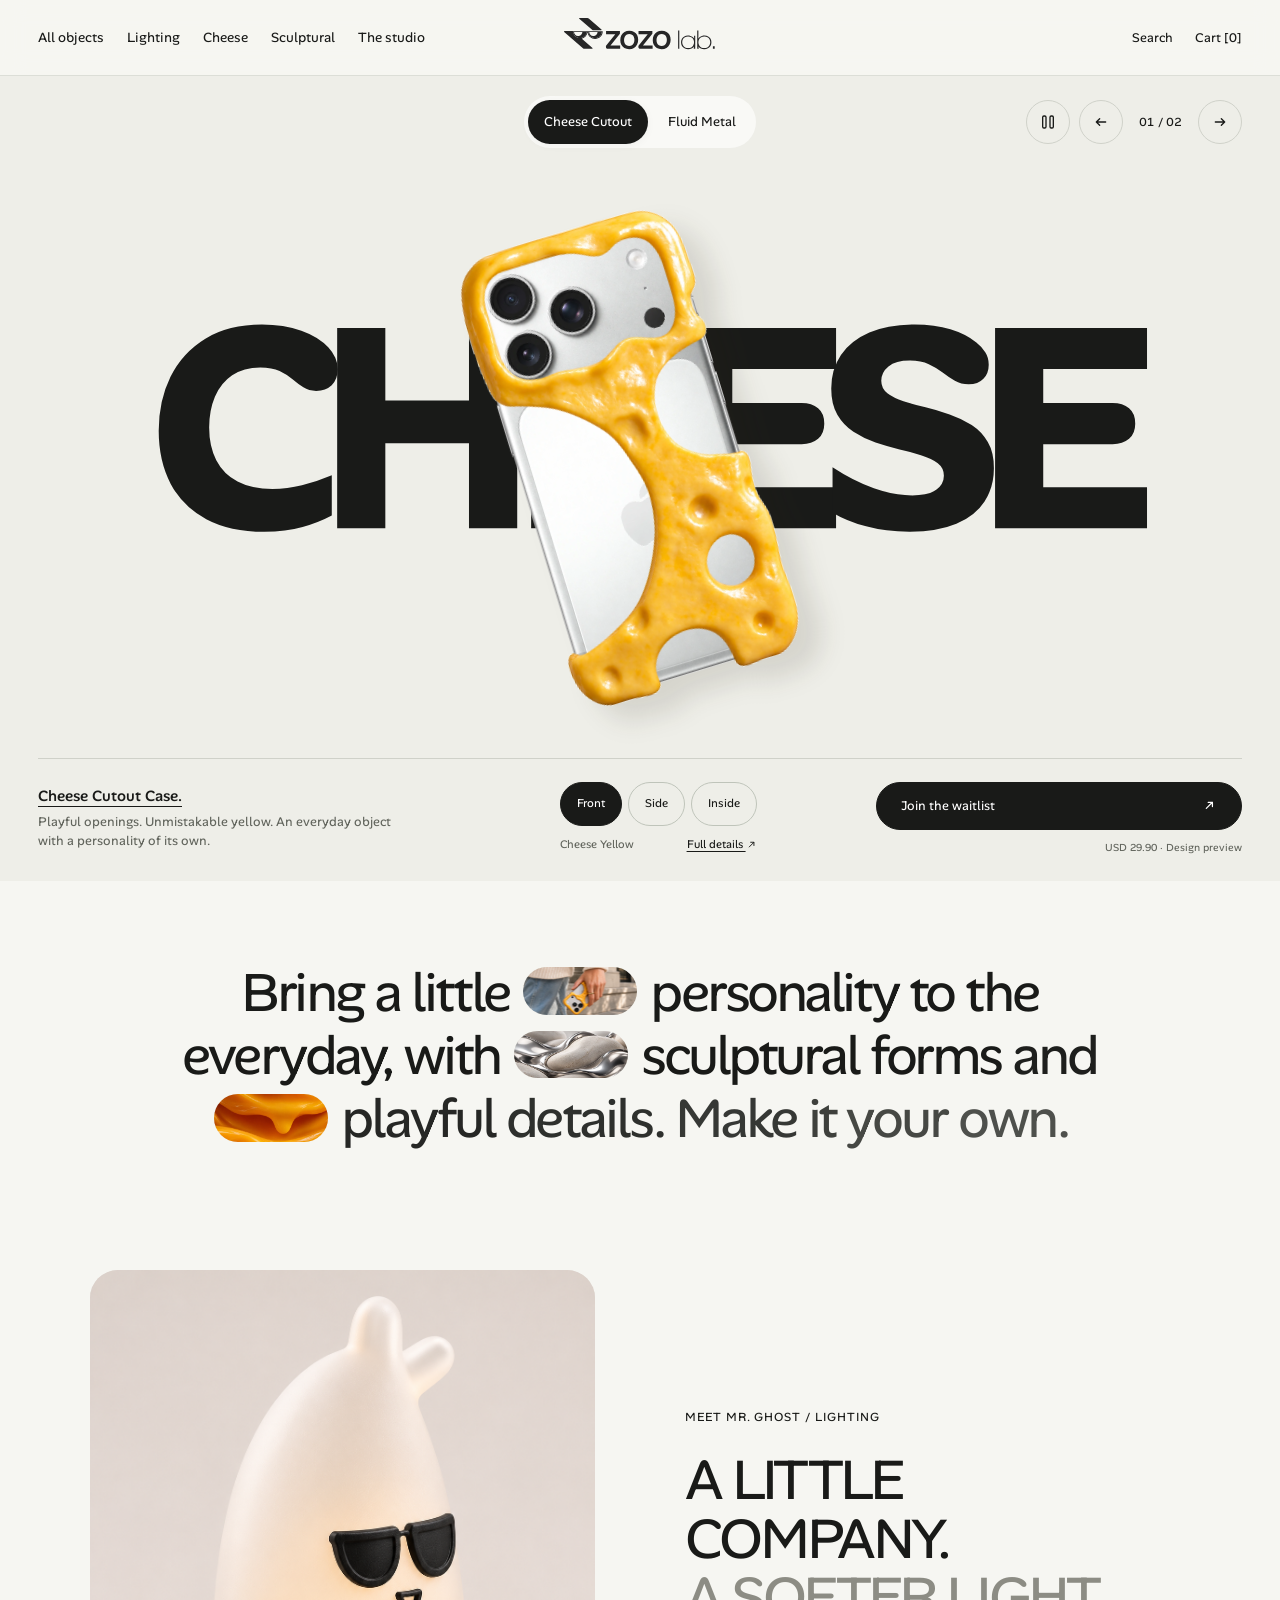
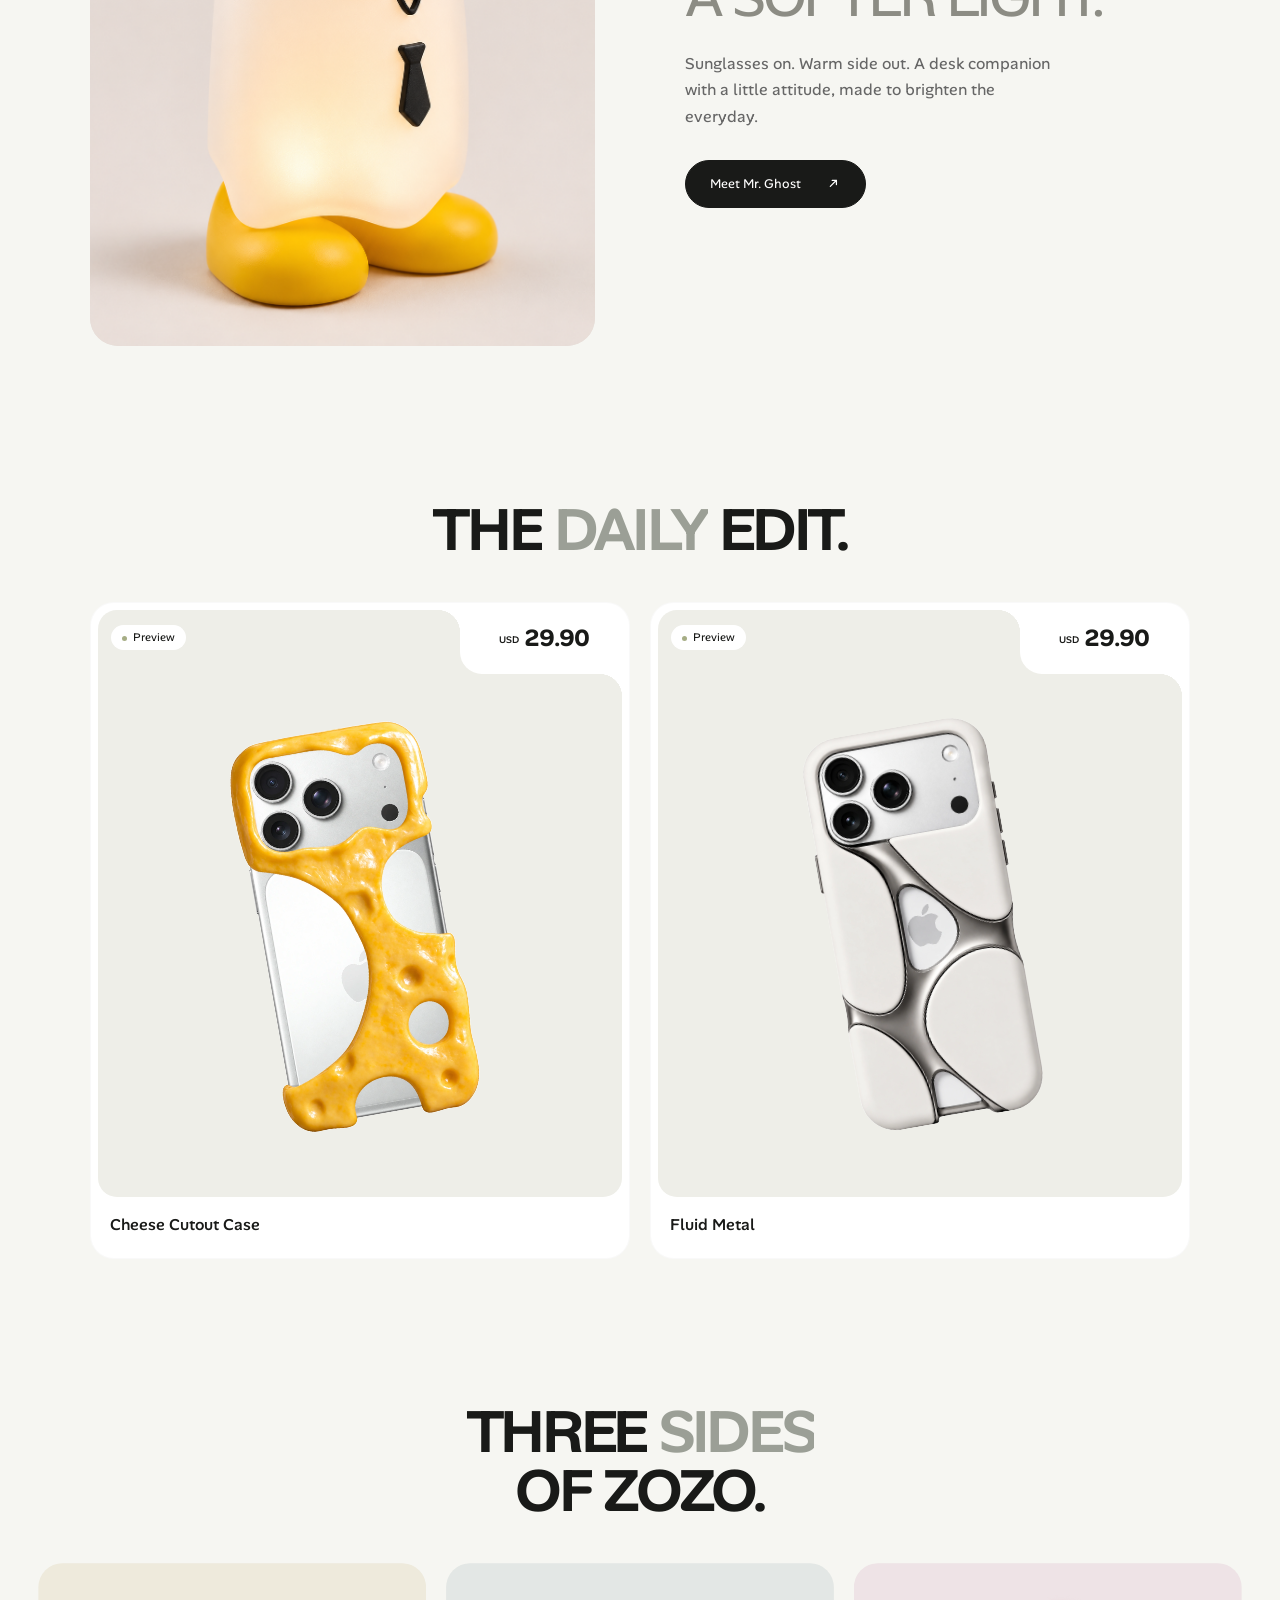
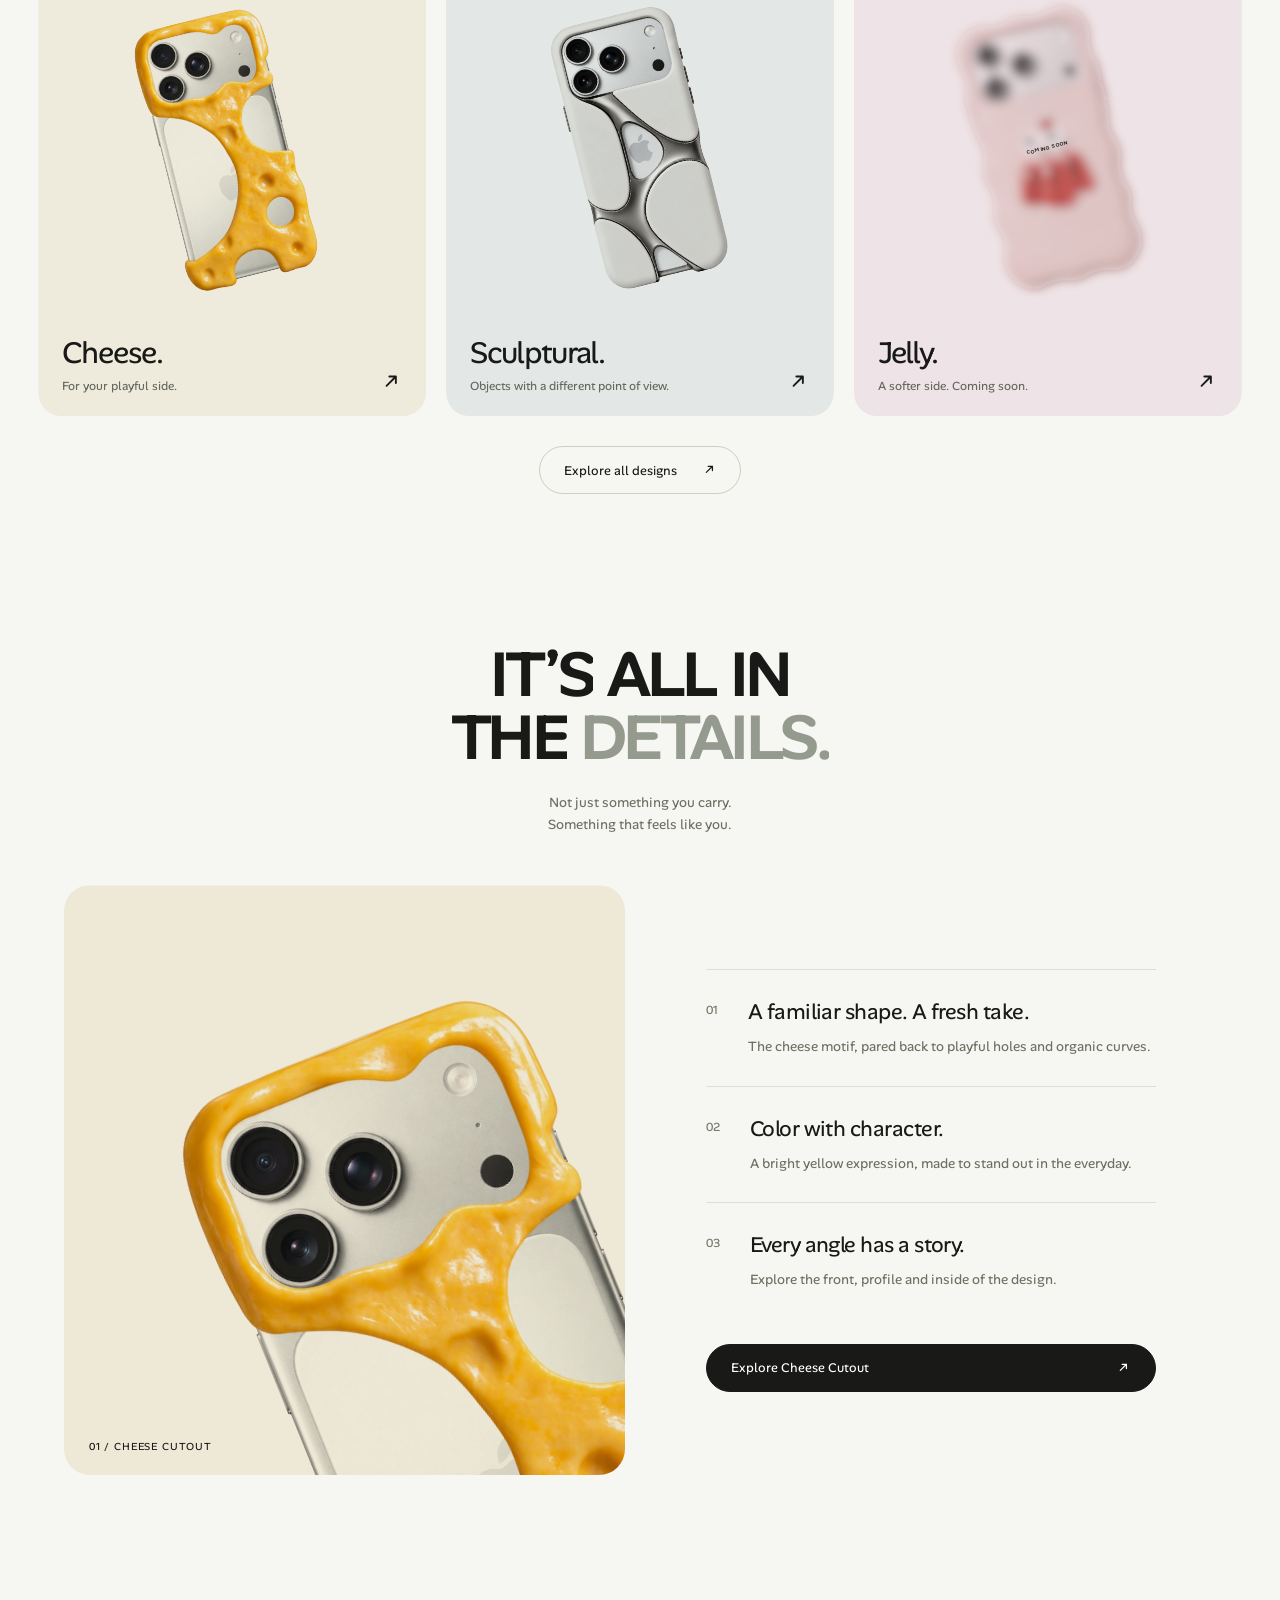
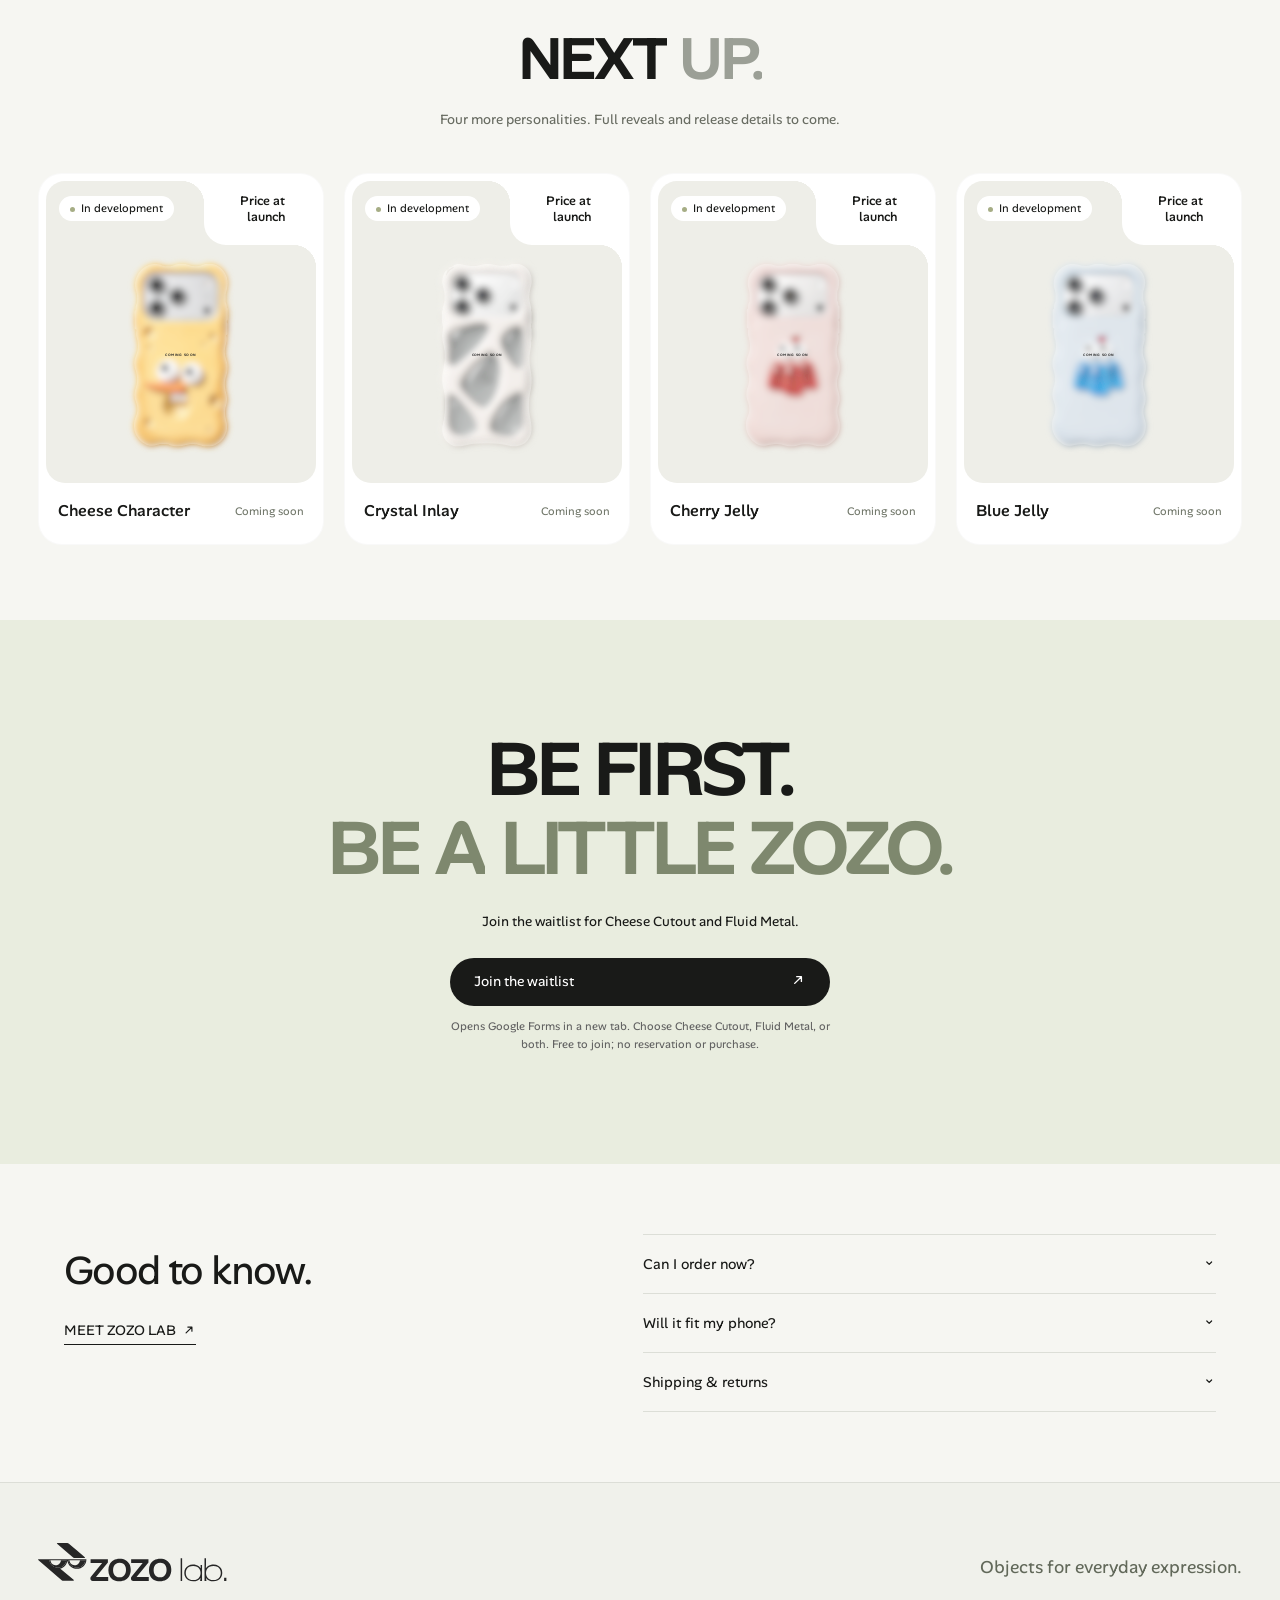
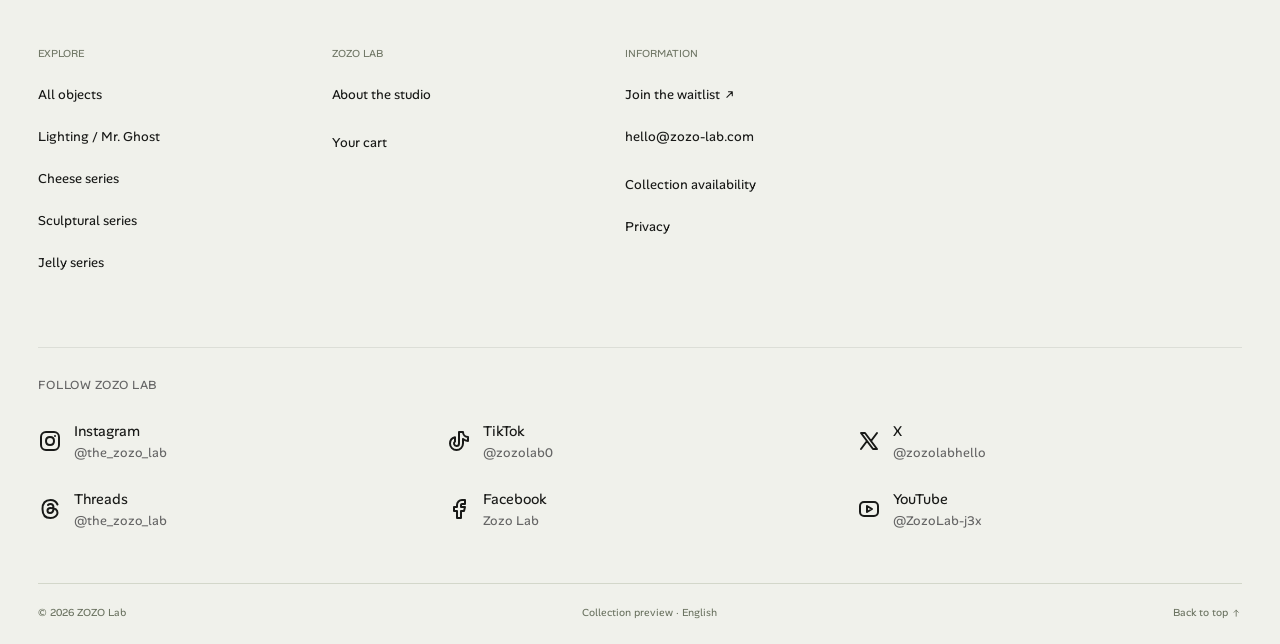
==== index.html @ 8c6fe679 "Unify site actions with pill and circular button shapes" ====
<!doctype html>
<html lang="en">
<head>
<meta charset="utf-8"><meta name="viewport" content="width=device-width,initial-scale=1"><meta name="theme-color" content="#f6f6f2">
<meta name="description" content="Meet Mr. Ghost, a characterful desk lamp, and explore ZOZO Lab's sculptural phone cases. Objects for everyday expression.">
<meta property="og:title" content="ZOZO Lab — Objects for everyday expression"><meta property="og:description" content="Sculptural forms. Playful details. Discover Mr. Ghost lighting and sculptural phone cases.">
<!-- Google tag (gtag.js) -->
<script async src="https://www.googletagmanager.com/gtag/js?id=G-ENY7009VCP"></script>
<script>
window.dataLayer = window.dataLayer || [];
function gtag(){dataLayer.push(arguments);}
gtag('js', new Date());
gtag('config', 'G-ENY7009VCP');
</script>
<title>ZOZO Lab — Objects for everyday expression</title><link rel="icon" href="favicon.svg" type="image/svg+xml"><link rel="preload" href="assets/AlanSans.ttf" as="font" type="font/ttf" crossorigin><link rel="stylesheet" href="styles.css?v=16"><link rel="stylesheet" href="showcase.css?v=3"><script src="silhouettes.js?v=3" defer></script><link rel="stylesheet" href="motion.css?v=2"><link rel="stylesheet" href="cards.css?v=4"><script src="showcase.js?v=7" defer></script><script src="motion.js?v=2" defer></script><link rel="stylesheet" href="icons.css?v=3"><script src="icons.js?v=2" defer></script><link rel="stylesheet" href="ghost.css?v=1"><script src="ghost.js?v=2" defer></script><link rel="stylesheet" href="typography.css?v=1"><link rel="stylesheet" href="buttons.css?v=1"><script src="app.js?v=21" defer></script>
</head>
<body>
<a class="skip" href="#main">Skip to content</a>
<header class="header"><div class="header-left"><button class="menu-icon" data-panel="menu" aria-label="Open menu" aria-haspopup="dialog"><svg class="ui-icon" viewBox="0 0 24 24" fill="none" aria-hidden="true" focusable="false"><use href="assets/icons/coolicons.svg#menu-double"></use></svg></button><a class="logo" href="#/" aria-label="ZOZO Lab home"><img src="assets/ZOZO-Lab_logo_black.svg" alt="ZOZO Lab" width="680" height="172"></a></div><nav class="desktop-nav" aria-label="Main"><a href="#/shop">All objects</a><a href="#/shop/lighting">Lighting</a><a href="#/shop/cheese">Cheese</a><a href="#/shop/sculptural">Sculptural</a><a href="#/about">The studio</a></nav><div class="header-right"><button data-panel="search">Search</button><button data-panel="saved">Cart <span data-saved-count>[0]</span></button></div></header>
<main id="main" tabindex="-1"></main>
<footer><div class="footer-top"><a class="footer-logo" href="#/"><img src="assets/ZOZO-Lab_logo_black.svg" width="680" height="172" alt="ZOZO Lab home"></a><p>Objects for everyday expression.</p></div><div class="footer-links"><nav aria-label="Explore"><p>Explore</p><a href="#/shop">All objects</a><a href="#/shop/lighting">Lighting / Mr. Ghost</a><a href="#/shop/cheese">Cheese series</a><a href="#/shop/sculptural">Sculptural series</a><a href="#/shop/jelly">Jelly series</a></nav><nav aria-label="Studio"><p>ZOZO Lab</p><a href="#/about">About the studio</a><button data-panel="saved">Your cart</button></nav><nav aria-label="Information"><p>Information</p><a href="https://docs.google.com/forms/d/e/1FAIpQLSeRh6bpXab-RNYgGdSET0bVQ9oXXQEcdVgrEw2RetalGrGChg/viewform" target="_blank" rel="noopener noreferrer">Join the waitlist ↗</a><a href="mailto:hello@zozo-lab.com">hello@zozo-lab.com</a><button data-panel="availability">Collection availability</button><button data-panel="privacy">Privacy</button></nav></div><nav class="footer-socials" aria-label="Official social accounts"><p class="social-heading">FOLLOW ZOZO LAB</p><div class="social-links"><a href="https://www.instagram.com/the_zozo_lab/" target="_blank" rel="noopener noreferrer" aria-label="ZOZO Lab on Instagram (opens in a new tab)"><svg class="ui-icon social-icon" viewBox="0 0 24 24" fill="none" aria-hidden="true" focusable="false"><use href="assets/icons/coolicons.svg?v=2#social-instagram"></use></svg><span><span class="social-platform">Instagram</span><span class="social-account">@the_zozo_lab</span></span></a><a href="https://www.tiktok.com/@zozolab0" target="_blank" rel="noopener noreferrer" aria-label="ZOZO Lab on TikTok (opens in a new tab)"><svg class="ui-icon social-icon" viewBox="0 0 24 24" fill="none" aria-hidden="true" focusable="false"><use href="assets/icons/coolicons.svg?v=2#social-tiktok"></use></svg><span><span class="social-platform">TikTok</span><span class="social-account">@zozolab0</span></span></a><a href="https://x.com/zozolabhello" target="_blank" rel="noopener noreferrer" aria-label="ZOZO Lab on X (opens in a new tab)"><svg class="ui-icon social-icon" viewBox="0 0 24 24" fill="none" aria-hidden="true" focusable="false"><use href="assets/icons/coolicons.svg?v=2#social-x"></use></svg><span><span class="social-platform">X</span><span class="social-account">@zozolabhello</span></span></a><a href="https://www.threads.com/@the_zozo_lab" target="_blank" rel="noopener noreferrer" aria-label="ZOZO Lab on Threads (opens in a new tab)"><svg class="ui-icon social-icon" viewBox="0 0 24 24" fill="none" aria-hidden="true" focusable="false"><use href="assets/icons/coolicons.svg?v=2#social-threads"></use></svg><span><span class="social-platform">Threads</span><span class="social-account">@the_zozo_lab</span></span></a><a href="https://www.facebook.com/profile.php?id=61591870499384" target="_blank" rel="noopener noreferrer" aria-label="ZOZO Lab on Facebook (opens in a new tab)"><svg class="ui-icon social-icon" viewBox="0 0 24 24" fill="none" aria-hidden="true" focusable="false"><use href="assets/icons/coolicons.svg?v=2#social-facebook"></use></svg><span><span class="social-platform">Facebook</span><span class="social-account">Zozo Lab</span></span></a><a href="https://www.youtube.com/@ZozoLab-j3x" target="_blank" rel="noopener noreferrer" aria-label="ZOZO Lab on YouTube (opens in a new tab)"><svg class="ui-icon social-icon" viewBox="0 0 24 24" fill="none" aria-hidden="true" focusable="false"><use href="assets/icons/coolicons.svg?v=2#social-youtube"></use></svg><span><span class="social-platform">YouTube</span><span class="social-account">@ZozoLab-j3x</span></span></a></div></nav><div class="footer-bottom"><span>© <span id="year"></span> ZOZO Lab</span><span>Collection preview · English</span><a href="#main">Back to top ↑</a></div></footer>
<dialog id="drawer" aria-labelledby="drawer-title"><div class="drawer-head"><h2 id="drawer-title"></h2><button id="close-drawer" aria-label="Close panel">Close ×</button></div><div id="drawer-content"></div></dialog><p class="toast" role="status" aria-live="polite"></p><noscript><p class="no-script">Please enable JavaScript to browse the ZOZO Lab collection.</p></noscript>
</body></html>
---- styles.css ----
@font-face{font-family:Alan;src:url('assets/AlanSans.ttf') format('truetype');font-weight:100 900;font-display:swap}
:root{font-family:Alan,Arial,sans-serif;color:#262626;background:#fff;font-synthesis:none;font-size:16px;--line:#d9d9d9;--soft:#f8f8f8}*{box-sizing:border-box}body{margin:0}button,input,select{font:inherit;color:inherit}button,a,input,select{-webkit-tap-highlight-color:transparent}button{cursor:pointer;background:none;border:0;padding:0}a{color:inherit;text-decoration:none}button,a{touch-action:manipulation}button:disabled{cursor:not-allowed;color:#707070}a:hover,button:hover{text-decoration:underline;text-underline-offset:5px}a:focus-visible,button:focus-visible,select:focus-visible,input:focus-visible,summary:focus-visible{outline:2px solid #262626;outline-offset:5px}img{display:block;max-width:100%}h1,h2,h3,p{margin:0;font-weight:400}h1,h2{line-height:1.05}p{line-height:1.6}svg{display:block}main{outline:none;scroll-margin-top:96px}.skip{position:fixed;top:-100px;left:20px;z-index:100;background:#fff;padding:15px}.skip:focus{top:10px}.header{position:fixed;inset:0 0 auto;z-index:20;display:flex;align-items:center;justify-content:space-between;padding:18px 30px;gap:25px;background:rgba(255,255,255,.96);height:96px;border-bottom:1px solid transparent;transition:background .25s}.header.over-hero{background:rgba(255,255,255,.8)}.header-left,.header-right,.desktop-nav{display:flex;align-items:center;gap:30px}.header-right,.desktop-nav{text-transform:uppercase;font-size:.875rem}.header-right span{font-size:.75rem;margin-left:4px}.logo{width:190px}.menu-icon{width:32px;height:44px;display:flex;flex-direction:column;justify-content:center;gap:7px}.menu-icon span{display:block;width:28px;height:1px;background:#262626}.desktop-nav{margin-left:auto;margin-right:5vw}.hero{height:100svh;min-height:680px;position:relative;background:#fff;padding-top:96px;overflow:hidden}.hero-images{height:100%;display:grid;grid-template-columns:1fr 1fr;gap:1px}.crop{width:100%;height:100%;overflow:hidden}.hero .crop{background:#fff}.hero-caption{position:absolute;left:4%;bottom:7%;max-width:600px}.eyebrow{text-transform:uppercase;font-size:.75rem;letter-spacing:.08em;margin-bottom:15px}.hero h1{font-size:clamp(2.6rem,5.4vw,5.8rem);letter-spacing:-.055em;margin-bottom:24px;max-width:650px}.text-link{display:inline-block;font-size:.875rem;text-transform:uppercase;border-bottom:1px solid;padding-bottom:5px}.hero-index{position:absolute;right:30px;bottom:35px;font-size:.75rem;letter-spacing:.06em}.intro-line{display:flex;justify-content:space-between;gap:30px;padding:28px 4%;font-size:.75rem;text-transform:uppercase;letter-spacing:.06em}.editorial-pair{display:grid;grid-template-columns:1fr 1fr;gap:0 7vw;padding:120px 9% 150px;align-items:start}.editorial-pair .image-link{display:block;aspect-ratio:4/5;overflow:hidden}.editorial-copy{grid-column:1/-1;max-width:330px;margin-bottom:55px}.editorial-copy h2{font-size:clamp(2rem,3.8vw,3.4rem);letter-spacing:-.04em;margin:12px 0 26px}.editorial-pair .left-col,.editorial-pair .right-col{min-width:0}.caption{display:flex;justify-content:space-between;gap:20px;font-size:.75rem;text-transform:uppercase;margin-top:15px;line-height:1.5}.section-title{display:flex;align-items:baseline;justify-content:space-between;gap:20px;padding:0 4% 25px}.section-title h2{font-size:.875rem;text-transform:uppercase;letter-spacing:.06em}.product-grid{display:grid;grid-template-columns:repeat(4,minmax(0,1fr));gap:55px 16px;padding:0 4%}.product-card{min-width:0}.product-card .visual{aspect-ratio:3/4;position:relative;overflow:hidden;display:block;background:#fff}.product-card .crop{position:absolute;inset:0}.product-card .alternate{background:#fff;opacity:0;transition:opacity .25s}.product-card .visual:hover .alternate{opacity:1}.product-card .metadata{font-size:.75rem;text-transform:uppercase;display:flex;gap:12px;justify-content:space-between;margin-top:15px;line-height:1.5}.metadata h3{font-size:inherit}.metadata .status{white-space:nowrap}.save-small{display:block;font-size:.75rem;margin-top:7px;color:#626262}.campaign{margin-top:150px;display:grid;grid-template-columns:1fr 1fr;min-height:780px;background:#f3f1ed}.campaign .campaign-photo{min-height:780px}.campaign-copy{padding:11vw 8vw;display:flex;flex-direction:column;align-items:flex-start;justify-content:center}.campaign-copy h2{font-size:clamp(3rem,6vw,6rem);letter-spacing:-.06em;margin-bottom:25px}.campaign-copy p:not(.eyebrow){max-width:300px;margin-bottom:35px}.categories{padding:140px 4%}.categories>h2{font-size:.875rem;text-transform:uppercase;margin-bottom:30px}.category-grid{display:grid;grid-template-columns:1fr 1fr 1fr;gap:20px}.category-grid a{display:block}.category-grid .crop{aspect-ratio:4/5;height:auto}.category-grid h3{font-size:.875rem;text-transform:uppercase;display:flex;justify-content:space-between;margin-top:18px}.feature{display:grid;grid-template-columns:1fr 1fr;gap:10vw;padding:0 9% 140px;align-items:center}.feature .crop{aspect-ratio:4/5;height:auto}.feature-copy h2{font-size:clamp(2rem,4vw,4rem);letter-spacing:-.04em;margin-bottom:25px}.feature-copy p{max-width:310px;margin-bottom:30px}.listing{padding:175px 0 100px;min-height:70vh}.listing-top{padding:0 4% 65px;display:flex;justify-content:space-between;align-items:end}.listing-top h1{min-width:0;overflow-wrap:anywhere;font-size:clamp(2.5rem,5vw,5rem);letter-spacing:-.05em}.listing-top p{font-size:.75rem;text-transform:uppercase}.catalog-tools{position:sticky;top:96px;background:#fff;z-index:10;display:flex;justify-content:space-between;gap:20px;padding:18px 4%;margin-bottom:30px;border-block:1px solid var(--line);font-size:.875rem;text-transform:uppercase}.category-tabs{display:flex;gap:25px;overflow:auto;white-space:nowrap}.category-tabs a[aria-current=true]{text-decoration:underline;text-underline-offset:6px}.tool-actions{display:flex;gap:24px;white-space:nowrap}.listing .product-grid{row-gap:65px}.listing .product-grid.large-grid{grid-template-columns:repeat(2,minmax(0,1fr));padding-inline:10%;gap:70px 5vw}.empty{grid-column:1/-1;padding:70px 0}.empty p{margin:15px 0 25px}.detail{padding:135px 4% 100px;display:grid;grid-template-columns:minmax(0,1.5fr) minmax(300px,1fr);gap:7vw}.gallery{display:grid;gap:20px}.gallery:focus-visible{outline:2px solid #262626;outline-offset:3px}.gallery .crop{aspect-ratio:4/5;height:auto;background:#fff}.detail-info{position:sticky;top:145px;align-self:start;padding:30px 0;max-width:420px}.back{font-size:.75rem;text-transform:uppercase;display:inline-block;margin-bottom:45px}.detail-info h1{font-size:2rem;letter-spacing:-.03em;margin:15px 0}.price{font-size:1rem;margin-bottom:35px}.variant-list{display:flex;gap:9px;flex-wrap:wrap;margin:12px 0 28px}.variant-list button{border:1px solid #bbb;padding:11px 15px;font-size:.875rem}.variant-list button[aria-pressed=true]{border-color:#262626;background:#f1f1f1}.field-label{font-size:.75rem;text-transform:uppercase;display:block}.device-note{font-size:.875rem;margin:12px 0 26px}.outline-button{min-height:48px;padding:13px 22px;text-transform:uppercase;font-size:.875rem;border:1px solid #262626;display:block;width:100%;text-align:center;margin-top:10px}.product-description{margin:35px 0;line-height:1.7;font-size:1rem}.detail-info details{border-top:1px solid var(--line);font-size:.875rem}.detail-info details:last-child{border-bottom:1px solid var(--line)}summary{padding:20px 0;cursor:pointer;text-transform:uppercase;font-size:.75rem}details p{padding-bottom:20px;color:#626262}.gallery-hint{display:none}.related{padding:0 0 120px}.about{padding:190px 9% 150px;max-width:1200px}.about h1{font-size:clamp(3rem,7vw,6rem);letter-spacing:-.05em;max-width:900px}.about p{max-width:540px;margin:40px 0;font-size:1.125rem}.about .crop{height:650px;margin-top:70px}footer{border-top:1px solid var(--line);padding:70px 4% 25px}.footer-top{display:flex;justify-content:space-between;align-items:center;gap:40px}.footer-logo{width:210px}.footer-top p{font-size:1.25rem}.footer-links{display:grid;grid-template-columns:repeat(3,1fr);max-width:750px;margin:65px 0 90px;gap:30px}.footer-links nav button{text-align:left}.footer-links nav{display:flex;flex-direction:column;align-items:flex-start;gap:14px;font-size:.875rem}.footer-links nav p{text-transform:uppercase;margin-bottom:10px;font-size:.75rem;color:#666}.footer-bottom{display:flex;justify-content:space-between;gap:20px;font-size:.75rem;text-transform:uppercase}.no-script{padding:160px 30px}dialog{position:fixed;inset:0 0 0 auto;margin:0;max-height:none;height:100dvh;width:min(520px,100%);max-width:100%;border:0;padding:30px;background:#fff;color:#262626}dialog::backdrop{background:rgba(0,0,0,.25)}body:has(dialog[open]){overflow:hidden}.drawer-head{display:flex;justify-content:space-between;align-items:center;gap:20px;padding-bottom:35px;border-bottom:1px solid var(--line)}.drawer-head h2,.drawer-head button{font-size:.875rem;text-transform:uppercase}#drawer-content{padding:30px 0}.drawer-nav{display:flex;flex-direction:column;align-items:flex-start;gap:24px}.drawer-nav a{font-size:1.7rem;letter-spacing:-.03em}.drawer-nav .small{font-size:.875rem;margin-top:15px}.drawer-description{color:#626262;margin:0 0 30px}.search-input{width:100%;padding:15px 0;border:0;border-bottom:1px solid #262626;background:white;border-radius:0}.search-input:focus{outline-offset:2px}.search-results{margin-top:35px}.mini-product{display:grid;grid-template-columns:90px 1fr;gap:20px;padding:20px 0;border-bottom:1px solid var(--line)}.mini-product .crop{height:120px}.mini-product p{font-size:.875rem;margin:7px 0}.mini-product small{color:#666}.mini-product button{font-size:.75rem;margin-top:14px;text-decoration:underline}.filter-form{display:grid;gap:25px}.filter-form label{display:grid;gap:10px}.filter-form select{width:100%;padding:12px;border:1px solid #aaa;background:white}.toast{position:fixed;z-index:50;bottom:25px;left:50%;transform:translate(-50%,20px);background:#262626;color:#fff;padding:12px 24px;opacity:0;pointer-events:none;font-size:.875rem;transition:.2s}.toast.show{opacity:1;transform:translate(-50%,0)}
@media(min-width:1600px){.header{padding-inline:45px}.hero{min-height:850px}.hero-caption{bottom:9%}}
@media(max-width:900px){.desktop-nav{display:none}.header{padding:12px 20px;height:80px}.header-left,.header-right{gap:18px}.logo{width:150px}.hero{padding-top:80px}.hero h1{font-size:3.7rem}.hero-caption{bottom:8%;left:5%}.product-grid{grid-template-columns:repeat(2,minmax(0,1fr));gap:45px 14px}.editorial-pair{padding:90px 5%;gap:5vw}.campaign{min-height:600px}.campaign .campaign-photo{min-height:600px}.campaign-copy{padding:8vw 5vw}.campaign-copy h2{font-size:3.5rem}.categories{padding-block:90px}.detail{grid-template-columns:1.1fr 1fr;gap:5vw;padding-top:110px}.detail-info{top:110px}main{scroll-margin-top:80px}.catalog-tools{top:80px}.metadata{flex-direction:column;gap:2px!important}.category-tabs{gap:18px}.feature{padding:0 5% 100px;gap:6vw}}
@media(max-width:600px){.header{height:76px;padding:12px 16px;gap:12px}.logo{width:120px}.header-left{gap:10px}.header-right{gap:14px;font-size:.75rem}.menu-icon{width:22px}.menu-icon span{width:22px}.hero{height:92svh;min-height:640px;padding-top:76px}.hero-images{grid-template-columns:1fr}.hero-images>.crop:first-child{display:none}.hero-images>.crop:last-child{padding-bottom:120px}.hero-caption{left:20px;bottom:42px}.hero h1{font-size:3.25rem;max-width:340px;margin-bottom:20px}.hero .eyebrow{font-size:.75rem;margin-bottom:12px}.hero-index{right:18px;bottom:18px;font-size:.75rem}.intro-line{padding:24px 20px;font-size:.75rem}.intro-line span:last-child{max-width:140px;text-align:right}.editorial-pair{padding:70px 20px 85px;display:block}.editorial-copy{margin-bottom:30px;max-width:240px}.editorial-copy h2{font-size:2.5rem}.editorial-pair .right-col{padding-top:45px}.editorial-pair .caption{font-size:.75rem}.section-title{padding:0 20px 25px}.section-title .text-link{font-size:.75rem}.product-grid{padding:0 12px;gap:35px 10px}.product-card .metadata{font-size:.75rem;margin-top:12px}.save-small{font-size:.75rem;min-height:35px}.campaign{margin-top:85px;display:flex;flex-direction:column}.campaign .campaign-photo{height:75svh;min-height:500px}.campaign-copy{padding:65px 25px 75px}.campaign-copy h2{font-size:4rem;max-width:320px}.campaign-copy p:not(.eyebrow){font-size:1rem}.categories{padding:85px 20px}.category-grid{grid-template-columns:1fr 1fr;gap:40px 15px}.category-grid a:last-child{grid-column:1/-1;width:70%;margin:auto}.category-grid h3{font-size:.75rem}.feature{display:flex;flex-direction:column;gap:35px;padding:0 20px 85px}.feature>.crop{width:85%;align-self:flex-end}.feature-copy{align-self:flex-start;padding-right:40px}.feature-copy h2{font-size:2.75rem}.listing{padding:140px 0 75px}.listing-top{padding:0 20px 40px;gap:20px;align-items:start;flex-direction:column}.listing-top h1{font-size:2.7rem}.listing-top p{max-width:none;text-align:left;font-size:.75rem}main{scroll-margin-top:76px}.catalog-tools{top:76px;padding:15px 16px;flex-wrap:wrap;gap:18px}.category-tabs{width:100%;font-size:.75rem;padding:6px 0}.tool-actions{font-size:.75rem;width:100%;justify-content:space-between}.listing .product-grid.large-grid{grid-template-columns:1fr;padding:0 8%;gap:40px}.detail{display:block;padding:100px 0 75px}.gallery{display:flex;overflow-x:auto;scroll-snap-type:x mandatory;gap:6px;padding:0 16px;scrollbar-width:thin}.gallery .crop{flex:0 0 100%;scroll-snap-align:center;aspect-ratio:4/5;height:auto;min-width:0}.gallery-hint{display:block;text-align:center;font-size:.75rem;margin:15px 0;color:#626262}.detail-info{position:static;max-width:none;padding:25px 22px}.back{margin-bottom:20px}.detail-info h1{font-size:2rem}.related{padding-bottom:80px}.footer-top{align-items:start;flex-direction:column;gap:25px}.footer-logo{width:180px}.footer-top p{font-size:1rem}.footer-links{grid-template-columns:1fr 1fr;gap:45px 25px;margin:50px 0 65px}.footer-links nav{font-size:.875rem}.footer-bottom{flex-wrap:wrap;font-size:.75rem;line-height:1.5}.footer-bottom span:nth-child(2){text-align:right}footer{padding:45px 20px 25px}.about{padding:145px 22px 90px}.about h1{font-size:3.5rem}.about .crop{height:450px}.toast{width:max-content;max-width:90%;text-align:center}dialog{padding:25px}.empty{padding:40px 10px}}
.header{background:#fff}.header button{text-transform:uppercase}.hero-images{height:calc(100% - 160px)}.hero-caption{inset:auto 0 0;max-width:none;height:160px;padding:24px 4%;background:#fff;display:grid;grid-template-columns:1fr auto;align-content:center;align-items:end;gap:10px 30px}.hero-caption .eyebrow{grid-column:1/-1;margin:0}.hero-caption h1{font-size:clamp(2rem,3.5vw,3.4rem);margin:0;max-width:none}.hero-caption h1 br{display:none}.hero-caption .text-link{justify-self:end;white-space:nowrap;margin-bottom:5px}.hero-index{display:none}.hero-images>.crop:last-child{padding-bottom:0}
@media(max-width:900px){.hero-caption{height:175px;padding:24px 5%;grid-template-columns:1fr;gap:15px}.hero-images{height:calc(100% - 175px)}.hero-caption h1{font-size:2.1rem}.hero-caption .text-link{justify-self:start;font-size:.75rem}.hero-caption .eyebrow{font-size:.75rem}}
@media(max-width:600px){.hero-caption{padding:20px;height:175px}.hero-caption h1{font-size:2rem}.hero-images{height:calc(100% - 175px)}}
:root{--soft:#fff}.hero,.hero .crop,.product-card .visual,.gallery .crop,.campaign{background:#fff}.art-metal,.art-crystal,.art-cutout{filter:contrast(1.04) brightness(1.02)}
.hero-solo{display:flex;align-items:center;justify-content:center;padding-inline:4%}.hero-solo>.crop{width:min(720px,52vw);height:100%;flex:0 0 auto}
@media(max-width:900px){.hero-solo>.crop{width:min(640px,72vw)}}
@media(max-width:600px){.hero-solo{padding-inline:20px}.hero-solo>.crop:first-child{display:block}.hero-solo>.crop:last-child{width:min(100%,480px);padding-bottom:0}}
@media(prefers-reduced-motion:reduce){*{transition:none!important;scroll-behavior:auto!important}}

/* Equal hero frames keep both launch designs visible at every viewport. */
.hero-duo{grid-template-columns:repeat(2,minmax(0,1fr));padding-inline:4%;gap:4%}.hero-product{display:block;min-width:0;height:100%;overflow:hidden}.hero-duo .crop{width:100%;height:100%}
@media(max-width:600px){.hero-duo{grid-template-columns:repeat(2,minmax(0,1fr));padding-inline:12px;gap:8px}.hero-caption h1{font-size:clamp(1.5rem,6.2vw,2rem)}}
/* September UX audit: one purpose per section, flagship first. */
.launch-hero{padding:130px 7% 55px;min-height:760px;display:grid;grid-template-columns:1fr 1.1fr;gap:6vw;align-items:center}.launch-copy{max-width:480px}.launch-copy h1{font-size:clamp(3.5rem,6vw,6rem);letter-spacing:-.055em;margin:25px 0}.launch-copy .lead{font-size:1.35rem;margin:0 0 12px}.launch-copy>p:not(.eyebrow){max-width:370px}.launch-price{margin:28px 0 18px;font-size:1rem}.launch-price span{font-size:.8rem;color:#626262}.primary-link{display:flex;gap:25px;justify-content:space-between;align-items:center;background:#262626;color:white;padding:18px 22px;max-width:330px;min-height:54px;font-size:.875rem}.release-note{font-size:.75rem;color:#626262;margin-top:16px}.launch-visual,.second-visual{display:block;height:590px;min-width:0}.launch-visual .crop,.second-visual .crop{height:100%;width:100%}.second-design{border-block:1px solid var(--line);padding:75px 7%;display:grid;grid-template-columns:1.1fr 1fr;gap:6vw;align-items:center}.second-visual{height:450px}.second-copy{max-width:390px}.second-copy h2{font-size:clamp(2.7rem,4.5vw,4.5rem);letter-spacing:-.04em;margin:20px 0}.second-copy>p:not(.eyebrow){max-width:350px}.future-designs{padding:100px 0}.future-designs .section-title{align-items:end;margin-bottom:20px}.future-designs h2{font-size:2.5rem;text-transform:none;letter-spacing:-.04em;margin:0 0 15px}.future-designs .section-title p:not(.eyebrow){font-size:.875rem;color:#626262;max-width:400px}.card-series{font-size:.6875rem;text-transform:uppercase;letter-spacing:.05em;margin-top:15px;color:#626262}.product-card .metadata{margin-top:7px}.buying-guide{background:#f8f8f6;padding:80px 7%;display:grid;grid-template-columns:1fr 1.2fr;gap:8vw}.buying-guide h2{font-size:3rem;letter-spacing:-.04em;margin:15px 0 28px}.buying-guide details{border-bottom:1px solid var(--line)}.buying-guide details:first-child{border-top:1px solid var(--line)}.buying-guide summary{font-size:.875rem;min-height:52px}.buying-guide details p{font-size:.875rem}.catalog-intro{font-size:.9375rem!important;text-transform:none!important;max-width:580px!important;text-align:left!important;margin-top:24px}.listing-top>div{min-width:0}.listing-top>p{flex-shrink:0}.category-tabs a[aria-current=page]{text-decoration:underline;text-underline-offset:6px}.active-filter{padding:0 4% 24px;font-size:.875rem}.active-filter:empty{display:none}.active-filter button{text-decoration:underline;margin-left:16px;min-height:44px}.purchase-status{background:#f7f7f5;font-size:.875rem;padding:14px;margin:-15px 0 25px}.related .product-grid{grid-template-columns:repeat(2,minmax(0,1fr));max-width:850px}.header .desktop-nav{gap:22px;margin-right:1vw;font-size:.75rem}.header-right{gap:20px}.catalog-tools{flex-wrap:wrap}.category-tabs{min-width:0}.art-metal,.art-cutout{filter:none}.save-small{min-height:40px}.tool-actions button{min-height:30px}.footer-links nav a,.footer-links nav button{min-height:28px}.about .crop{height:450px}
@media(max-width:1100px){.desktop-nav{display:none}.launch-hero{min-height:690px;padding:120px 5% 50px;gap:4vw}.launch-copy h1{font-size:3.5rem}.launch-visual{height:500px}.second-design{padding:65px 5%}.second-visual{height:420px}}
@media(max-width:700px){.launch-hero{padding:100px 22px 45px;grid-template-columns:1fr;gap:22px;min-height:0}.launch-visual{grid-row:1;height:360px}.launch-copy{max-width:none}.launch-copy h1{font-size:3.25rem;margin:15px 0}.launch-copy h1 br{display:none}.launch-copy .eyebrow{font-size:.6875rem}.launch-copy .lead{font-size:1.2rem}.launch-copy>p{font-size:.9375rem}.launch-copy .release-note{font-size:.75rem}.launch-price{margin-top:20px}.primary-link{max-width:none}.second-design{grid-template-columns:1fr;padding:45px 22px;gap:25px}.second-visual{height:310px}.second-copy h2{font-size:2.8rem}.future-designs{padding:60px 0}.future-designs .section-title{align-items:start;flex-direction:column;gap:20px}.future-designs h2{font-size:2rem}.buying-guide{padding:50px 22px;grid-template-columns:1fr;gap:35px}.buying-guide h2{font-size:2.5rem}.catalog-intro{font-size:.875rem!important}.catalog-tools{gap:12px}.category-tabs{width:100%;font-size:.75rem;gap:20px;min-height:34px;align-items:center}.tool-actions{width:100%;justify-content:space-between}.detail-info h1{font-size:1.85rem}.card-series{font-size:.625rem;line-height:1.6}}

/* Waitlist entry points */
.waitlist-cta{margin:20px 0 24px}.waitlist-cta .release-note{max-width:370px;font-size:.75rem;margin-top:12px}.design-link{margin-top:0}.detail-info .waitlist-cta .primary-link{max-width:none}.waitlist-cta a:focus-visible{outline-offset:4px}

/* Preserve the supplied vector logo proportions at every breakpoint. */
.logo img,.footer-logo img{width:100%;height:auto}
---- showcase.css ----
/* ZOZO Lab product-led presentation. Shared foundations remain in styles.css. */
:root{--paper:#f6f6f2;--ink:#191a18;--muted:#767973;--line:#dcded7;--yellow:#f7d44c;color:var(--ink);background:var(--paper)}
body{background:var(--paper)}
a:hover,button:hover{text-decoration:none}
a:focus-visible,button:focus-visible,summary:focus-visible{outline:2px solid var(--ink);outline-offset:5px}
.header,.header.over-hero{height:76px;background:rgba(246,246,242,.96);border-bottom:1px solid var(--line);padding:0 3%;backdrop-filter:blur(12px);display:grid;grid-template-columns:1fr auto 1fr;gap:25px}
.header-left{display:contents}.logo{grid-column:2;grid-row:1;width:152px}.menu-icon{grid-column:3;grid-row:1;justify-self:end;display:none}
.desktop-nav{display:flex;grid-column:1;grid-row:1;margin:0!important;gap:23px!important;text-transform:none;font-size:.85rem!important}
.header-right{grid-column:3;grid-row:1;justify-content:flex-end;font-size:.8rem;text-transform:none;gap:22px}.header button{text-transform:none}
.header-right button{min-height:44px}.header-right span{margin:0;font-size:inherit}
main{scroll-margin-top:76px}.showcase{padding:96px 3% 0;background:#eeeee8;overflow:hidden;transition:background .5s}
.showcase[data-tone=metal]{background:#e9eceb}
.showcase-top{position:relative;display:grid;grid-template-columns:1fr auto 1fr;align-items:center;gap:20px;z-index:2}
.showcase-top>p{font-size:.75rem;line-height:1.4;color:#60645c}.design-tabs{display:flex;background:rgba(255,255,255,.62);padding:5px;border-radius:40px;gap:4px}
.design-tabs button{padding:12px 23px;border-radius:30px;font-size:.82rem;white-space:nowrap;min-height:42px;transition:background .2s,color .2s}
.design-tabs button[aria-selected=true]{background:var(--ink);color:#fff}
.slide-controls{display:flex;justify-self:end;align-items:center;gap:9px;font-size:.75rem;font-variant-numeric:tabular-nums}
.slide-controls button{width:37px;height:37px;border:1px solid #cfd1c9;border-radius:9px;font-size:1rem}.slide-controls button:hover{background:#fff}.slide-count{margin:0 7px}
.product-stage{height:clamp(360px,calc(100svh - 290px),620px);position:relative;display:flex;align-items:center;justify-content:center;isolation:isolate}
.stage-word{position:absolute;top:46%;left:50%;transform:translate(-50%,-50%);font-size:clamp(7rem,23vw,24rem);font-weight:700;letter-spacing:-.085em;line-height:.8;white-space:nowrap;z-index:-1}
.stage-product{height:90%;width:52%;max-width:680px;display:block;transform:rotate(-17deg);position:relative;transition:transform .5s;mix-blend-mode:multiply}
.stage-product{z-index:1;mix-blend-mode:normal}.stage-product .crop{height:100%;width:100%;filter:drop-shadow(18px 22px 12px rgba(40,34,14,.12))}
.stage-product:hover{transform:rotate(-12deg) translateY(-6px)}.stage-product.view-1{transform:rotate(-17deg) scale(.92)}
.stage-edition{position:absolute;left:0;top:45%;writing-mode:vertical-rl;font-size:.65rem;letter-spacing:.1em;color:#5e625a}
.stage-footnote{position:absolute;right:0;top:48%;writing-mode:vertical-rl;font-size:.7rem;color:#5e625a}
.stage-rule{position:absolute;bottom:15px;left:25%;right:25%;display:flex;align-items:center;gap:14px;font-size:.52rem;letter-spacing:.12em;color:#74776f;white-space:nowrap}
.stage-rule i{height:13px;flex:1;border-bottom:1px solid #a6aaa0;background:repeating-linear-gradient(90deg,#a6aaa0 0 1px,transparent 1px 18px);background-size:100% 4px;background-repeat:no-repeat;background-position:bottom}
.showcase-bottom{border-top:1px solid #cfd1c9;padding:23px 0 27px;display:grid;grid-template-columns:1.1fr 1fr 1fr;gap:35px;align-items:center}
.showcase-description h1{font-size:.95rem;line-height:1.5;font-weight:500;margin:0 0 4px}.showcase-description h1 a{border-bottom:1px solid}.showcase-description p{font-size:.8rem;line-height:1.5;max-width:360px;color:#62655d}
.showcase-views{justify-self:center}.view-options{display:flex;gap:6px}.view-options button{border-radius:30px;border:1px solid #bfc4ba;padding:9px 16px;font-size:.72rem;min-height:38px}.view-options button[aria-pressed=true]{background:var(--ink);border-color:var(--ink);color:#fff}
.showcase-views p{font-size:.7rem;margin-top:10px;display:flex;gap:16px;justify-content:space-between;color:#62655d}.showcase-views p a{color:var(--ink);text-decoration:underline;text-underline-offset:3px}
.showcase-actions{display:grid;grid-template-columns:auto 1fr;gap:7px}.pill-link{display:inline-flex;align-items:center;justify-content:space-between;gap:25px;padding:16px 24px;border:1px solid #cbd0c3;border-radius:9px;font-size:.8rem;line-height:1.25;min-height:50px;transition:background .2s;white-space:nowrap}
.pill-link:hover{background:#e3e6da}.pill-link.dark{background:var(--ink);color:#fff;border-color:var(--ink)}.pill-link.dark:hover{background:#383a32}.showcase-actions small{grid-column:1/-1;text-align:right;font-size:.65rem;color:#62655d;margin-top:4px}
.manifesto{padding:120px 20px 90px;text-align:center}.manifesto p{font-size:clamp(2rem,4.5vw,4.3rem);line-height:1.12;letter-spacing:-.045em}.manifesto p>span:not(.yellow-dot){color:#8d9188}.yellow-dot{color:#d0a724}.manifesto a{display:inline-block;font-size:.8rem;border-bottom:1px solid;margin-top:25px;padding-bottom:5px}
.home-section{padding:55px 3% 75px}.section-heading{text-align:center;margin:0 auto 42px}.section-heading .eyebrow{font-size:.65rem;color:#64685e;margin-bottom:14px}.section-heading h2{font-size:clamp(2.5rem,4.7vw,5rem);letter-spacing:-.055em;font-weight:600;line-height:.98}.section-heading h2 span{color:#9b9f96}.section-heading>p:last-child{font-size:.85rem;color:#686c62;margin:20px auto 0;max-width:440px}.featured-grid{display:grid;grid-template-columns:1fr 1fr;gap:20px;max-width:1100px;margin:auto}
.product-grid{padding:0;gap:20px}.product-card{background:#fff;border-radius:24px;padding:7px;position:relative;border:1px solid rgba(0,0,0,.025)}
.product-card .visual{aspect-ratio:1/1.12;border-radius:19px;background:#eeeee8;isolation:isolate}.product-card .visual>.crop{padding:42px 24px 22px;mix-blend-mode:normal;transition:transform .4s}.product-card .visual>.crop:not(.coming-soon-art){transform:rotate(-10deg) scale(.93)}.product-card .visual:hover>.crop:not(.coming-soon-art){transform:rotate(-6deg) scale(.98)}
.product-card .visual>.alternate{background:transparent;mix-blend-mode:normal;opacity:1;visibility:hidden;transition:transform .4s}.product-card .visual:has(>.alternate):is(:hover,:focus-visible)>.crop:not(.alternate){visibility:hidden}.product-card .visual:is(:hover,:focus-visible)>.alternate{visibility:visible;opacity:1}.card-topline{position:absolute;inset:18px 16px auto;z-index:1;display:flex;align-items:flex-start;justify-content:space-between;gap:8px;pointer-events:none;font-size:.7rem}.card-badge{padding:7px 11px;background:#fff;border-radius:20px;line-height:1}.card-badge::before{content:'';display:inline-block;width:5px;height:5px;background:#a6ad85;border-radius:50%;margin-right:6px;vertical-align:middle}.card-price{font-size:.85rem;padding:3px 3px 0;font-weight:500}
.product-card .card-series{padding:0 12px;margin-top:17px;font-size:.6rem;color:#74796d}.product-card .metadata{padding:0 12px;margin-top:5px;display:flex;flex-direction:row;align-items:center;text-transform:none;font-size:1rem}.product-card .metadata h3{font-weight:500}.product-card .metadata>span{font-size:.7rem;color:#73796c}.product-card .save-small{margin:3px 12px 5px;font-size:.68rem;min-height:34px}.save-small[aria-pressed=true]{color:#191a18;font-weight:600}
.collection-section{padding-top:70px}.collection-tiles{display:grid;grid-template-columns:repeat(3,minmax(0,1fr));gap:20px}.collection-tile{border-radius:22px;overflow:hidden;position:relative;padding:20px 24px;background:#eeeadc;display:flex;flex-direction:column;min-width:0}.tile-metal{background:#e3e7e5}.tile-jelly{background:#eee3e6}.tile-art{height:330px;min-width:0;mix-blend-mode:multiply;overflow:hidden}.tile-art .crop{transform:rotate(-14deg) scale(.95);transition:transform .5s}.collection-tile:hover .tile-art .crop{transform:rotate(-9deg) scale(1)}.tile-caption{display:flex;justify-content:space-between;align-items:end;padding-top:20px;gap:10px}.tile-caption h3{font-size:1.9rem;letter-spacing:-.04em}.tile-caption p{font-size:.75rem;margin-top:5px;color:#64685e}.tile-caption>span{font-size:1.4rem}.collection-section>.pill-link{display:flex;width:max-content;margin:30px auto 0}
.detail-story{padding:75px 5%;display:grid;grid-template-columns:1.1fr 1fr;gap:50px 7%;align-items:center}.story-heading{grid-column:1/-1;text-align:center}.story-heading h2{font-size:clamp(2.8rem,5vw,5.4rem);font-weight:600;letter-spacing:-.055em;line-height:.98}.story-heading h2 span{color:#959a8e}.story-heading>p:last-child{font-size:.85rem;color:#6c7165;margin:22px 0 0}.story-closeup{height:590px;background:#eee8d6;border-radius:26px;overflow:hidden;position:relative;isolation:isolate}.story-closeup .crop{height:150%;width:150%;max-width:none;transform:rotate(-22deg) translate(-2%,7%);mix-blend-mode:multiply}.story-closeup>span{position:absolute;bottom:22px;left:25px;font-size:.65rem;text-transform:uppercase;letter-spacing:.08em}
.story-notes{max-width:450px}.story-notes article{display:flex;gap:30px;padding:28px 0;border-top:1px solid var(--line)}.story-notes article>span{font-size:.75rem;color:#757b6b;padding-top:4px}.story-notes h3{font-size:1.35rem;letter-spacing:-.025em}.story-notes p{font-size:.85rem;color:#6c7263;margin-top:10px}.story-notes .pill-link{margin-top:25px;width:100%}
.upcoming-section{padding-top:80px}.upcoming-section .product-grid{grid-template-columns:repeat(4,minmax(0,1fr))}.brand-strip{border-block:1px solid var(--line);display:flex;align-items:center;justify-content:center;gap:4vw;padding:28px 20px;font-size:clamp(.65rem,1.15vw,1rem);letter-spacing:.03em}.brand-strip span:nth-child(even){font-size:1.8rem;color:#8c9580}.launch-invite{padding:110px 20px;text-align:center;background:#e9eddf}.launch-invite h2{font-weight:600;font-size:clamp(2.6rem,6vw,6rem);letter-spacing:-.055em;line-height:1.02}.launch-invite h2 span{color:#7e886e}.launch-invite>p:not(.eyebrow){font-size:.85rem;margin-top:24px}.launch-invite .waitlist-cta{max-width:380px;margin:25px auto 0}.primary-link{border-radius:9px;background:var(--ink);max-width:none;text-transform:none}.launch-invite .release-note{font-size:.7rem;max-width:none}.buying-guide{background:var(--paper);padding:70px 5%}.buying-guide h2{font-size:2.5rem}.buying-guide summary{text-transform:none;font-size:.9rem}
footer{padding:60px 3% 25px;background:#f0f1eb}.footer-top p{font-size:1.1rem;color:#62695a}.footer-logo{width:190px}.footer-links{margin:55px 0 65px;max-width:850px}.footer-links nav p{font-size:.65rem;color:#727968}.footer-links nav{font-size:.82rem}.footer-links a:hover,.footer-links button:hover,.desktop-nav a:hover{opacity:.6}.footer-bottom{border-top:1px solid #d3d7ca;padding-top:22px;text-transform:none;color:#6d7563;font-size:.65rem}
.listing{padding-top:140px}.listing-top{padding-inline:3%}.listing-top h1{font-weight:500}.catalog-tools{top:76px;background:var(--paper);padding-inline:3%;text-transform:none}.listing #catalog,.active-filter{margin-inline:3%;padding:0}.listing .product-grid.large-grid{padding-inline:6%}.related{padding:0 3% 80px}.related .section-title{padding-inline:0}.related .product-grid{max-width:none;grid-template-columns:1fr 1fr}.related .product-card .visual{aspect-ratio:1.2/1}
.detail{padding:108px 3% 75px;gap:5vw;grid-template-columns:minmax(0,1.3fr) minmax(300px,1fr)}.detail-info{top:100px;max-width:460px;padding-top:0}.detail-info .back{margin-bottom:25px;font-size:.7rem}.detail-info h1{font-size:clamp(2rem,3vw,3.1rem);font-weight:500;letter-spacing:-.05em}.detail-info .price{margin-bottom:28px}.purchase-status{background:#e9ecdf;border-radius:8px;color:#626c52;font-size:.75rem}.detail-info .product-description{font-size:.9rem}.detail-info .outline-button{border-radius:9px;text-transform:none}.detail-info .variant-list button{border-radius:24px;font-size:.75rem;background:var(--paper);padding:12px 18px}.detail-info .field-label{font-size:.65rem;color:#6e7565}.detail-info summary{text-transform:none;font-size:.8rem}.detail-info .release-note{font-size:.7rem}
.gallery{display:block;position:relative;overflow:visible;padding:0}.gallery-stage{height:min(65vw,710px);background:#eeeee8;border-radius:24px;overflow:hidden}.gallery-stage .crop{width:100%;height:100%;aspect-ratio:auto;background:none;padding:32px;mix-blend-mode:multiply}.gallery-counter{position:absolute;top:22px;left:24px;font-size:.7rem;color:#6e7565}.gallery-thumbnails{display:grid;grid-template-columns:repeat(3,1fr);gap:12px;margin-top:12px}.gallery-thumbnails button{height:120px;border:1px solid transparent;background:#eeeee8;border-radius:12px;padding:12px 12px 26px;position:relative}.gallery-thumbnails button[aria-pressed=true]{border-color:var(--ink)}.gallery-thumbnails .crop{height:100%;background:none;aspect-ratio:auto;mix-blend-mode:multiply}.gallery-thumbnails span{position:absolute;bottom:9px;left:0;right:0;text-align:center;font-size:.6rem}.gallery-hint{display:none}.about{padding-top:150px}.about h1{font-weight:500}
@keyframes product-enter{from{opacity:0;translate:0 12px}to{opacity:1;translate:0 0}}
@media(min-width:1600px){.product-stage{height:650px}.showcase{padding-top:102px}.showcase-bottom{padding-block:30px}.home-section{padding-inline:5%}}
@media(max-width:1100px){.desktop-nav{gap:15px!important;font-size:.75rem!important}.desktop-nav a:nth-child(3){display:none}.showcase-bottom{grid-template-columns:1fr 1fr;gap:20px}.showcase-description{grid-row:1/3}.showcase-views{justify-self:stretch}.showcase-actions{grid-column:2}.product-stage{height:520px}.stage-product{width:60%}.showcase-top{gap:12px}.slide-controls{gap:4px}.showcase-top>p{font-size:.65rem}.design-tabs button{padding-inline:16px}.tile-art{height:280px}.tile-caption h3{font-size:1.5rem}.detail-story{gap:35px}.story-closeup{height:500px}.card-topline{font-size:.6rem;inset:16px 12px auto}.card-price{font-size:.7rem}}
@media(max-width:760px){.header,.header.over-hero{height:68px;padding:0 20px;grid-template-columns:1fr auto;gap:16px}.logo{grid-column:1;justify-self:start;width:133px}.desktop-nav{display:none}.header-right{grid-column:2;padding-right:39px;gap:15px;font-size:.72rem}.header-right span{font-size:.65rem}.menu-icon{display:flex;grid-column:2;width:24px;z-index:1}.menu-icon span{width:23px}.header-right button{min-width:35px}.showcase{padding:86px 20px 0}.showcase-top{grid-template-columns:1fr auto}.showcase-top>p{display:none}.design-tabs{justify-self:start}.design-tabs button{font-size:.7rem;padding:10px 16px;min-height:38px}.slide-controls button{width:33px;height:33px}.slide-controls [data-showcase=previous],.slide-controls [data-showcase=next],.slide-count{display:none}.product-stage{height:470px}.stage-word{font-size:24vw;top:45%}.stage-product{width:88%;height:92%;max-width:460px}.stage-edition{font-size:.52rem;left:-6px}.stage-footnote{font-size:.57rem;right:-6px}.stage-rule{left:10%;right:10%;bottom:4px}.showcase-bottom{padding-block:20px 24px;grid-template-columns:1fr;gap:18px}.showcase-description{grid-row:auto}.showcase-description h1{font-size:.9rem}.showcase-description p{font-size:.75rem;max-width:none}.showcase-views{grid-column:1;display:flex;align-items:center;justify-content:space-between;gap:15px}.view-options{gap:5px}.view-options button{padding:10px 12px;font-size:.65rem;min-height:40px}.showcase-views p{display:block;text-align:right;font-size:.65rem;margin:0;white-space:nowrap}.showcase-views p a{display:block;margin-top:5px}.showcase-actions{grid-column:1;grid-template-columns:1fr 2fr}.showcase-actions small{text-align:left}.pill-link{padding:15px 18px;gap:15px;min-height:48px;font-size:.75rem}.manifesto{padding:75px 20px 50px}.manifesto p{font-size:clamp(1.8rem,6.7vw,3.2rem)}.home-section{padding:40px 20px 45px}.section-heading{margin-bottom:28px}.section-heading h2{font-size:clamp(2.3rem,8vw,3.6rem)}.section-heading>p:last-child{font-size:.75rem;max-width:300px;margin-top:16px}.section-heading .eyebrow{font-size:.58rem}.featured-grid,.product-grid{gap:12px}.product-card{border-radius:17px;padding:5px}.product-card .visual{border-radius:13px;aspect-ratio:1/1.4}.product-card .visual>.crop{padding:35px 10px 12px}.card-topline{inset:13px 10px auto;display:block;font-size:.53rem}.card-badge{padding:5px 7px;display:inline-block}.card-price{display:block;font-size:.6rem;margin:7px 0 0 3px}.product-card .card-series{padding:0 7px;font-size:.5rem;line-height:1.5;margin-top:12px}.product-card .metadata{padding:0 7px;font-size:.78rem;line-height:1.35;align-items:start;flex-direction:column;gap:4px}.product-card .metadata>span{font-size:.6rem}.product-card .save-small{margin-inline:7px;font-size:.62rem}.collection-tiles{grid-template-columns:1fr;gap:14px}.collection-tile{padding:20px 24px}.tile-art{height:310px}.tile-caption h3{font-size:1.8rem}.tile-caption p{font-size:.75rem}.collection-section>.pill-link{margin-top:22px}.detail-story{padding:45px 20px;grid-template-columns:1fr;gap:28px}.story-heading{grid-column:1}.story-heading h2{font-size:clamp(2.4rem,8.5vw,4rem)}.story-heading>p:last-child{font-size:.75rem}.story-closeup{height:440px}.story-notes{max-width:none}.story-notes article{padding:22px 0;gap:22px}.story-notes h3{font-size:1.2rem}.story-notes p{font-size:.8rem}.upcoming-section .product-grid{grid-template-columns:1fr 1fr}.brand-strip{gap:14px;flex-wrap:wrap;padding:20px 15px;font-size:.57rem}.brand-strip span:nth-child(even){font-size:1rem}.launch-invite{padding:70px 22px}.launch-invite h2{font-size:clamp(2rem,7.7vw,3.5rem)}.launch-invite>p:not(.eyebrow){font-size:.8rem}.buying-guide{padding:45px 22px;grid-template-columns:1fr;gap:25px}.buying-guide h2{font-size:2.3rem;margin-top:10px}.buying-guide summary{font-size:.8rem}footer{padding:40px 22px 25px}.footer-top{gap:20px}.footer-links{margin-block:40px 50px}.footer-logo{width:160px}.footer-top p{font-size:.9rem}.footer-bottom{font-size:.6rem}.footer-bottom span:nth-child(2){text-align:left}.listing{padding-top:118px}.listing-top{padding:0 20px 35px}.listing-top h1{font-size:2.6rem}.catalog-tools{top:68px;padding-inline:20px}.listing #catalog{margin-inline:15px}.listing .product-grid{grid-template-columns:1fr 1fr}.listing .product-grid.large-grid{grid-template-columns:1fr;padding-inline:7%}.detail{display:flex;flex-direction:column;padding:90px 16px 50px;gap:25px}.gallery-stage{height:490px}.gallery-stage .crop{padding:20px}.gallery-thumbnails{gap:9px}.gallery-thumbnails button{height:100px}.detail-info{position:static;padding:15px 6px;max-width:none}.detail-info h1{font-size:2.3rem}.detail-info .back{margin-bottom:20px}.related{padding:0 16px 55px}.related .section-title{padding-inline:5px;font-size:.7rem}.related .product-card .visual{aspect-ratio:1/1.4}.about{padding:120px 22px 60px}.about h1{font-size:3rem}main{scroll-margin-top:68px}.category-tabs{font-size:.7rem;gap:18px}.tool-actions{font-size:.7rem}.toast{max-width:90%;width:max-content;text-align:center}}
@media(max-width:380px){.showcase{padding-inline:16px}.product-stage{height:390px}.showcase-views{gap:5px}.view-options button{padding-inline:10px}.header-right{gap:8px}.header,.header.over-hero{padding-inline:16px}.logo{width:112px}.stage-footnote{display:none}.home-section{padding-inline:14px}.story-closeup{height:360px}.gallery-stage{height:420px}.pill-link{padding-inline:14px}.showcase-actions{grid-template-columns:.8fr 1.6fr}}
@media(prefers-reduced-motion:reduce){*,*::before,*::after{animation:none!important;transition:none!important;scroll-behavior:auto!important}}
---- motion.css ----
:root{--motion-ease:cubic-bezier(.2,.7,.1,1)}
html{scroll-behavior:smooth;scroll-padding-top:90px}
/* Viewport reveals are enabled only after JS has attached the observer. */
.reveal-target{transition:opacity .85s var(--motion-ease),translate .95s var(--motion-ease),filter .85s var(--motion-ease);transition-delay:var(--reveal-delay,0ms)}
.reveal-target:not(.is-visible){opacity:0;translate:0 28px;filter:blur(3px)}
.reveal-target.is-visible{opacity:1;translate:0 0;filter:blur(0)}
.reveal-target[data-reveal=image]:not(.is-visible){translate:0 38px;clip-path:inset(5% 3% 0 round 24px)}
.reveal-target[data-reveal=image]{transition:opacity .95s var(--motion-ease),translate 1.1s var(--motion-ease),clip-path 1.1s var(--motion-ease);clip-path:inset(0 round 24px)}
.reveal-target[data-reveal=words]{opacity:1;filter:none;translate:none}
.motion-word-mask{display:inline-block;overflow:hidden;vertical-align:bottom;padding-bottom:.13em;margin-bottom:-.13em;color:inherit!important}
.motion-word{display:inline-block;color:inherit!important;transition:transform 1s var(--motion-ease),opacity .8s var(--motion-ease);transition-delay:calc(var(--reveal-delay,0ms) + var(--word-delay,0ms));transform:translateY(0);opacity:1}
.reveal-target:not(.is-visible) .motion-word{transform:translateY(112%) rotate(2deg);opacity:0}
.manifesto{padding:125px 24px 105px;overflow:hidden}
.manifesto .capsule-sentence{max-width:1060px;margin:0 auto;font-size:clamp(30px,4.25vw,64px);line-height:1.16;letter-spacing:-.045em;text-wrap:balance}
.manifesto .capsule-sentence .sentence-word{color:color-mix(in srgb,var(--ink) calc(var(--word-ink,1)*100%),#a1a59d);transition:color .18s linear}
.manifesto .capsule-sentence .media-capsule{display:inline-block;height:.88em;width:2.1em;vertical-align:-.08em;margin:0 .045em;border-radius:999px;overflow:hidden;position:relative;background:#e4e1d8;isolation:isolate;transition:width 1.1s var(--motion-ease),opacity .8s var(--motion-ease);transition-delay:var(--capsule-delay,0ms)}
.manifesto .capsule-sentence:not(.is-visible) .media-capsule{width:.28em;opacity:0}
.media-capsule img{width:100%;height:100%;object-fit:cover;max-width:none;display:block;transition:transform 1.3s var(--motion-ease);transform:scale(1.04)}
.media-capsule:hover img{transform:scale(1.15)}
.media-capsule.capsule-metal{background:#d9ded9}.media-capsule.capsule-cheese{background:#ecd78b}
.media-capsule.capsule-metal img{object-position:center;mix-blend-mode:normal}
.media-capsule.capsule-cheese img{object-position:center;mix-blend-mode:normal}
.media-capsule.capsule-life img{object-position:50% 55%}
.manifesto>a{margin-top:30px}
.stage-word{will-change:transform,opacity}.stage-product .crop{will-change:transform,opacity;transform-origin:50% 55%}
.showcase-bottom{position:relative}.showcase-actions .pill-link span,.collection-tile .tile-caption>span,.pill-link>span{transition:transform .35s var(--motion-ease)}
.pill-link:hover>span,.collection-tile:hover .tile-caption>span{transform:translate(3px,-3px)}
.design-tabs button{position:relative;transition:background .35s var(--motion-ease),color .35s var(--motion-ease),box-shadow .35s var(--motion-ease)}
.design-tabs button[aria-selected=true]{box-shadow:0 2px 8px #0000000a}
.gallery-stage .crop{animation:gallery-view-in .6s var(--motion-ease) both}
@keyframes gallery-view-in{from{opacity:0;translate:0 12px}to{opacity:1;translate:0 0}}
@media(max-width:760px){.manifesto{padding:85px 22px 65px}.manifesto .capsule-sentence{font-size:clamp(29px,7.2vw,42px);line-height:1.2;letter-spacing:-.04em}.manifesto .capsule-sentence .media-capsule{width:1.9em;height:.85em}.manifesto .capsule-sentence:not(.is-visible) .media-capsule{width:.28em}.manifesto>a{margin-top:25px}.reveal-target:not(.is-visible){translate:0 20px}.motion-word-mask{max-width:100%}}
@media(prefers-reduced-motion:reduce){html{scroll-behavior:auto}.reveal-target,.reveal-target:not(.is-visible){opacity:1!important;translate:none!important;filter:none!important;clip-path:none!important}.motion-word{transform:none!important;opacity:1!important}.manifesto .capsule-sentence .sentence-word{color:var(--ink)}.manifesto .capsule-sentence:not(.is-visible) .media-capsule{width:2.1em;opacity:1}.stage-word,.stage-product .crop{will-change:auto}}
---- cards.css ----
/* A white price bay carves a rounded, stepped notch from the image surface. */
.product-card{--notch-radius:22px;--price-height:64px;--price-width:clamp(112px,31%,164px);container-type:inline-size}
.product-card .visual>.crop{padding-top:68px}
.card-topline{inset:7px 7px auto;display:block;height:var(--price-height);font-size:.7rem}
.card-badge{position:absolute;left:13px;top:15px;white-space:nowrap}
.card-price{position:absolute;right:0;top:0;display:flex;align-items:center;justify-content:center;gap:5px;min-width:0;width:var(--price-width);height:var(--price-height);padding:0 8px 8px 14px;margin:0;background:#fff;border-bottom-left-radius:var(--notch-radius);font-size:1.5rem;line-height:1;isolation:isolate}
.card-price::before,.card-price::after{content:'';position:absolute;width:var(--notch-radius);height:var(--notch-radius);background:radial-gradient(circle at 0 100%,transparent 70%,#fff 71%);pointer-events:none}
.card-price::before{right:100%;top:0}
.card-price::after{right:0;top:100%}
.price-currency{font-size:.61rem;font-weight:500;letter-spacing:.02em;align-self:center;padding-top:3px}
.price-amount{font-size:1.5rem;font-weight:650;letter-spacing:-.045em;font-variant-numeric:tabular-nums;white-space:nowrap}
.price-pending{font-size:.79rem;font-weight:500;line-height:1.25;text-align:right}
@container(max-width:250px){.card-topline .card-badge{top:calc(var(--price-height) + 10px);left:9px;font-size:.56rem}.product-card .visual>.crop{padding-top:96px}.price-amount{font-size:1.12rem}.price-currency{font-size:.5rem}.price-pending{font-size:.7rem}}
@media(max-width:1100px){.product-card{--price-width:112px;--price-height:58px;--notch-radius:19px}.price-amount{font-size:1.35rem}.card-badge{font-size:.6rem;left:10px;top:12px}.price-currency{font-size:.56rem}}
@media(max-width:760px){.product-card{--price-width:96px;--price-height:48px;--notch-radius:16px}.card-topline{inset:5px 5px auto;display:block}.card-price{padding:0 6px 5px 10px;margin:0;gap:3px;font-size:1.1rem}.price-amount{font-size:1.1rem;font-weight:650;letter-spacing:-.05em}.price-currency{font-size:.47rem;padding-top:2px}.price-pending{font-size:.67rem;line-height:1.2}.card-badge{left:8px;top:60px;font-size:.53rem;padding:6px 7px}.product-card .visual>.crop{padding-top:83px}}

/* All product-card groups stack consistently on phones, including recommendations. */
@media(max-width:760px){
  :is(.featured-grid,.upcoming-section .product-grid,.listing .product-grid,.related .product-grid){display:flex;flex-direction:column;gap:24px;align-items:stretch}
  :is(.featured-grid,.upcoming-section .product-grid,.listing .product-grid,.related .product-grid)>.product-card{width:100%;min-width:0;--price-width:134px;--price-height:60px;--notch-radius:20px}
  :is(.featured-grid,.upcoming-section .product-grid,.listing .product-grid,.related .product-grid) .visual{aspect-ratio:1/1.05}
  :is(.featured-grid,.upcoming-section .product-grid,.listing .product-grid,.related .product-grid) .visual>.crop{padding:64px 22px 20px}
  :is(.featured-grid,.upcoming-section .product-grid,.listing .product-grid,.related .product-grid) .card-badge{top:14px;left:12px;font-size:.65rem;padding:7px 10px}
  :is(.featured-grid,.upcoming-section .product-grid,.listing .product-grid,.related .product-grid) .price-amount{font-size:1.5rem}
  :is(.featured-grid,.upcoming-section .product-grid,.listing .product-grid,.related .product-grid) .price-currency{font-size:.6rem}
  :is(.featured-grid,.upcoming-section .product-grid,.listing .product-grid,.related .product-grid) .card-series{font-size:.65rem;padding-inline:12px;margin-top:16px}
  :is(.featured-grid,.upcoming-section .product-grid,.listing .product-grid,.related .product-grid) .metadata{font-size:1.05rem;padding-inline:12px;gap:7px}
  :is(.featured-grid,.upcoming-section .product-grid,.listing .product-grid,.related .product-grid) .metadata>span{font-size:.75rem}
  :is(.featured-grid,.upcoming-section .product-grid,.listing .product-grid,.related .product-grid) .save-small{font-size:.75rem;min-height:44px;margin:4px 12px 5px}
}

/* Home: one product card, one destination; secondary actions live on details. */
.home-product-card{display:block;text-decoration:none;color:inherit}
.home-product-card .visual{display:block}
.home-product-card .metadata{margin:16px 0 14px}
.home-product-card .metadata h3{margin:0}
.home-product-card:focus-visible{outline:2px solid var(--ink);outline-offset:5px}
.showcase-top .design-tabs{grid-column:2}
.showcase-top .slide-controls{grid-column:3}
.showcase-actions{grid-template-columns:1fr}
.manifesto{padding-block:80px 60px}
@media(max-width:760px){.showcase-top .design-tabs{grid-column:1}.showcase-top .slide-controls{grid-column:2}.showcase-actions{grid-template-columns:1fr}.manifesto{padding:60px 20px 40px}.home-product-card .metadata{margin-block:16px 14px}.home-product-card .metadata h3{font-size:1.05rem}}
---- icons.css ----
.ui-icon{display:inline-block;width:1em;height:1em;flex:0 0 1em;vertical-align:-.15em;overflow:visible;pointer-events:none}
.text-link,.manifesto>a,.back{display:inline-flex;align-items:center;gap:.4em}
.slide-controls button{display:inline-flex;align-items:center;justify-content:center}
.pill-link .ui-icon,.primary-link .ui-icon{width:1.15em;height:1.15em}
.brand-strip .ui-icon{vertical-align:middle}
.metadata>span{display:inline-flex;align-items:center;gap:.3em}

.menu-icon .ui-icon{width:28px;height:28px;flex-basis:28px}
summary{position:relative;padding-right:2em}
summary::after{content:none!important}
summary::marker{content:''}
summary::-webkit-details-marker{display:none}
summary .disclosure-icon{position:absolute;right:0;top:50%;margin-top:-.5em;transition:transform .2s ease}
details[open]>summary .disclosure-icon{transform:rotate(180deg)}
@media(prefers-reduced-motion:reduce){summary .disclosure-icon{transition:none}}

.footer-socials{margin:0 0 48px;padding-top:28px;border-top:1px solid var(--line)}
.social-heading{font-size:.75rem;letter-spacing:.06em;margin:0 0 20px;color:#666}
.social-links{display:grid;grid-template-columns:repeat(3,minmax(0,1fr));gap:16px 24px}
.social-links a{display:flex;align-items:center;gap:12px;min-height:52px;width:fit-content;max-width:100%;border-radius:8px}
.social-links .social-icon{width:24px;height:24px;flex:0 0 24px}
.social-platform,.social-account{display:block;line-height:1.5}
.social-platform{font-size:.9rem}
.social-account{font-size:.8rem;color:#666;overflow-wrap:anywhere}
.social-links a:hover .social-platform{text-decoration:underline;text-underline-offset:4px}
@media(max-width:760px){.social-links{grid-template-columns:repeat(2,minmax(0,1fr));gap:16px 12px}}
@media(max-width:359px){.social-links{grid-template-columns:1fr}}
---- ghost.css ----
.ghost-feature{display:grid;grid-template-columns:1fr 1fr;gap:7vw;align-items:center;padding:60px 7% 100px}
.ghost-feature-image,.ghost-product-image{display:block;overflow:hidden;border-radius:28px;background:#e8e3de}
img.art-ghost{display:block;max-width:100%;width:100%;height:auto;object-fit:contain}
.ghost-feature-copy h2{font-size:clamp(2.5rem,4.4vw,5rem);line-height:1.04;letter-spacing:-.055em;margin:24px 0}
.ghost-feature-copy h2 span{color:#8c8c84}
.ghost-feature-copy>p:not(.eyebrow){max-width:380px;line-height:1.65;color:#666}
.ghost-feature-copy .pill-link{margin-top:30px;max-width:340px}
.ghost-card .visual img.art-ghost{width:100%;height:100%;object-fit:contain;transform:none!important;opacity:1!important}
.ghost-card .visual{background:#e8e3de}
.ghost-detail{align-items:start}
.ghost-product-image img.art-ghost{width:100%;height:auto}
.ghost-detail .ghost-lead{font-size:1.35rem;line-height:1.4;margin:0 0 20px}
.ghost-detail .product-description{margin:0 0 28px}
.ghost-detail .primary-link{max-width:none;border-radius:12px}
.ghost-detail .field-label{margin-top:32px}
.ghost-detail .outline-button{margin:20px 0 32px;width:100%}
.ghost-notes{padding:60px 7% 100px;border-top:1px solid var(--line)}
.ghost-notes>div{display:grid;grid-template-columns:repeat(3,minmax(0,1fr));gap:40px;margin-top:40px}
.ghost-notes article>span{font-size:.8rem;color:#888}
.ghost-notes h2{font-size:1.5rem;letter-spacing:-.035em}
.ghost-notes article p{color:#666;line-height:1.6;max-width:320px}
@media(max-width:760px){.ghost-feature{display:flex;flex-direction:column;padding:20px 5% 72px;gap:32px;align-items:stretch}.ghost-feature-image{border-radius:20px}.ghost-feature-copy h2{font-size:clamp(2.5rem,10vw,4.5rem)}.ghost-detail{padding-top:100px}.ghost-product-image{margin:0 5%;border-radius:20px}.ghost-detail .detail-info{padding:32px 5%}.ghost-notes{padding:40px 5% 70px}.ghost-notes>div{display:flex;flex-direction:column;gap:28px}.ghost-notes article{border-bottom:1px solid var(--line);padding-bottom:24px}}
---- typography.css ----
/* Mobile reading scale: 14px labels, 16px body and primary actions. */
@media(max-width:760px){
 body{font-size:1rem}
 .header-right,.header-right span,.design-tabs button,.slide-controls,.view-options button,.showcase-views p,
 .eyebrow,.field-label,.card-topline,.card-badge,.price-currency,.price-pending,
 .product-card .card-series,.product-card .metadata>span,.product-card .save-small,
 .showcase-actions small,.release-note,.gallery-counter,.gallery-hint,.gallery-thumbnails button span,
 .category-tabs,.tool-actions,.active-filter,.listing-top>p,.section-title,.related .section-title,
 .social-heading,.social-account,.footer-links nav,.footer-links nav p,.footer-bottom,
 .story-closeup>span,.story-notes article>span,.ghost-notes article>span,.mini-product small{font-size:.875rem;line-height:1.5}
 .showcase-description h1{font-size:1.125rem;line-height:1.35}
 .showcase-description p,.section-heading>p:last-child,.story-heading>p:last-child,
 .tile-caption p,.story-notes p,.launch-invite>p:not(.eyebrow),.buying-guide details p,
 .buying-guide summary,.detail-info details p,.detail-info summary,.purchase-status,
 .device-note,.product-description,.drawer-description,.empty p,.social-platform,
 .pill-link,.primary-link,.outline-button,.text-link,.back,.variant-list button,
 .gallery-thumbnails button,.filter-form,.footer-top p{font-size:1rem;line-height:1.5}
 .product-card .metadata,.home-product-card .metadata h3{font-size:1.125rem;line-height:1.4}
 .price-amount{font-size:1.5rem}
 .card-topline .card-badge{font-size:.875rem;line-height:1.4}
 .card-topline .price-currency{font-size:.875rem}
 .card-topline .price-pending{font-size:.875rem}
 .view-options button,.design-tabs button,.tool-actions button,.header-right button{min-height:44px}
 .design-tabs button{padding-inline:14px}
 .showcase-views{flex-wrap:wrap;align-items:center;gap:12px}
 .showcase-views p{white-space:normal}
 .category-tabs{flex-wrap:wrap;white-space:normal;gap:12px 20px;overflow:visible}
 .tool-actions{gap:20px;flex-wrap:wrap}
 .footer-bottom{gap:16px;align-items:flex-start}
 .footer-bottom span{white-space:normal}
 .social-links{gap:18px 12px}
 .gallery-thumbnails button{height:auto;min-height:110px}
}
@media(max-width:760px){
 .product-card .card-topline .card-badge,.product-card .card-topline .price-currency,
 .product-card .card-topline .price-pending,.home-product-card.product-card .metadata>span,
 .waitlist-cta .release-note{font-size:.875rem;line-height:1.5}
}
@media(max-width:760px){
 .eyebrow,.field-label,.release-note,.product-card .card-series,.product-card .metadata>span,.product-card .save-small{font-size:.875rem!important;line-height:1.5}
 .back,.text-link,.variant-list button{font-size:1rem!important;line-height:1.5}
}
---- buttons.css ----
/* Shared action geometry: pill actions and circular icon controls. */
:root{--action-radius:9999px;--action-height:48px;--compact-action-height:44px}
button,.pill-link,.primary-link,.outline-button{border-radius:var(--action-radius)!important}
.pill-link,.primary-link,.detail-info .outline-button,.filter-form .outline-button{
 min-height:var(--action-height);padding:11px 24px;line-height:1.5;align-items:center
}
.slide-controls button{width:var(--compact-action-height);height:var(--compact-action-height);min-height:var(--compact-action-height);padding:0;flex:0 0 var(--compact-action-height);border-radius:50%!important}
.design-tabs{border-radius:var(--action-radius);padding:4px}
.design-tabs button,.view-options button,.detail-info .variant-list button{min-height:var(--compact-action-height);padding:8px 16px;line-height:1.5}
.tool-actions button,.product-card .save-small,#close-drawer,.active-filter button{
 min-height:var(--compact-action-height);padding:9px 16px;border:1px solid var(--line);text-decoration:none;line-height:1.5
}
.header-right button{min-height:var(--compact-action-height)}
.menu-icon{border-radius:50%!important}
.gallery-thumbnails button{border-radius:var(--action-radius)!important}
.filter-form select{border-radius:var(--action-radius);padding:12px 18px;min-height:var(--action-height)}
@media(max-width:760px){
 .pill-link,.primary-link,.detail-info .outline-button{min-height:var(--action-height);padding:11px 20px}
 .design-tabs button{padding:8px 14px}
 .view-options button{padding:8px 14px}
 .slide-controls{gap:6px}
 .showcase-top{gap:10px}
}
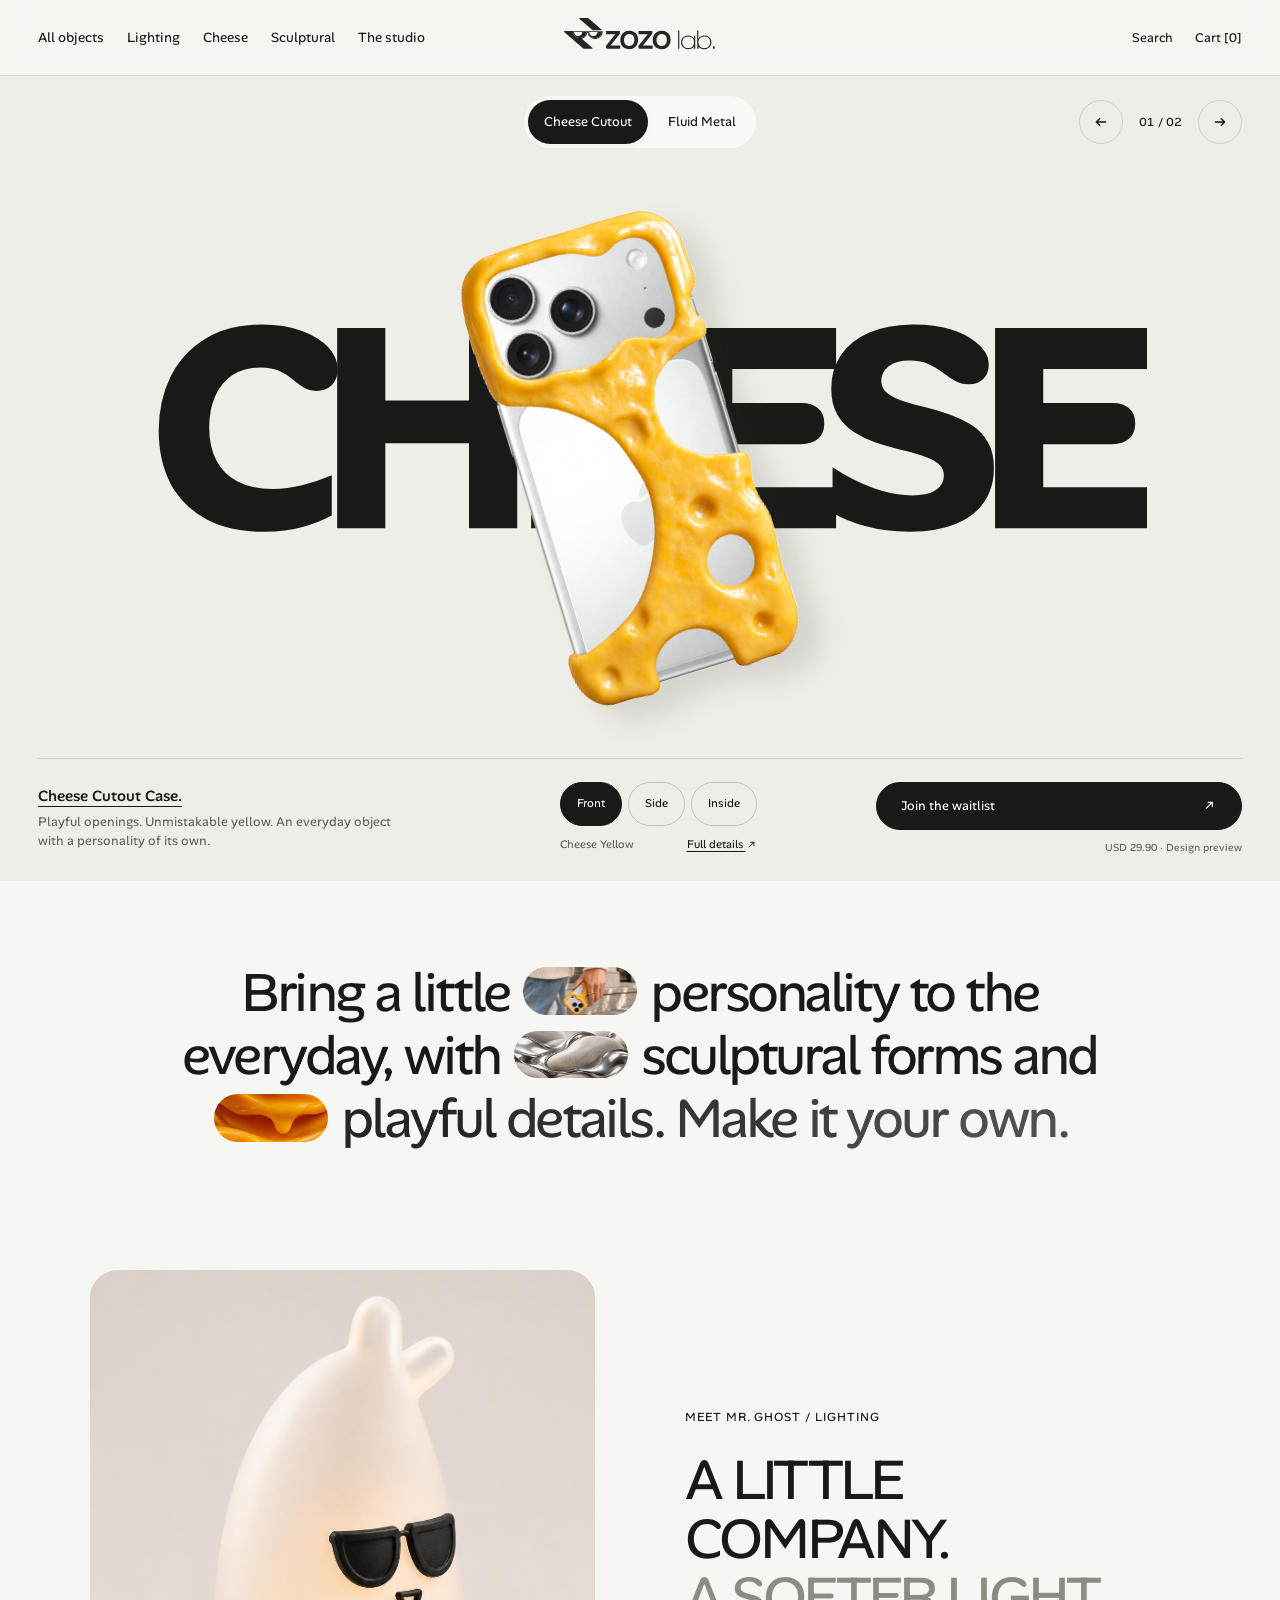
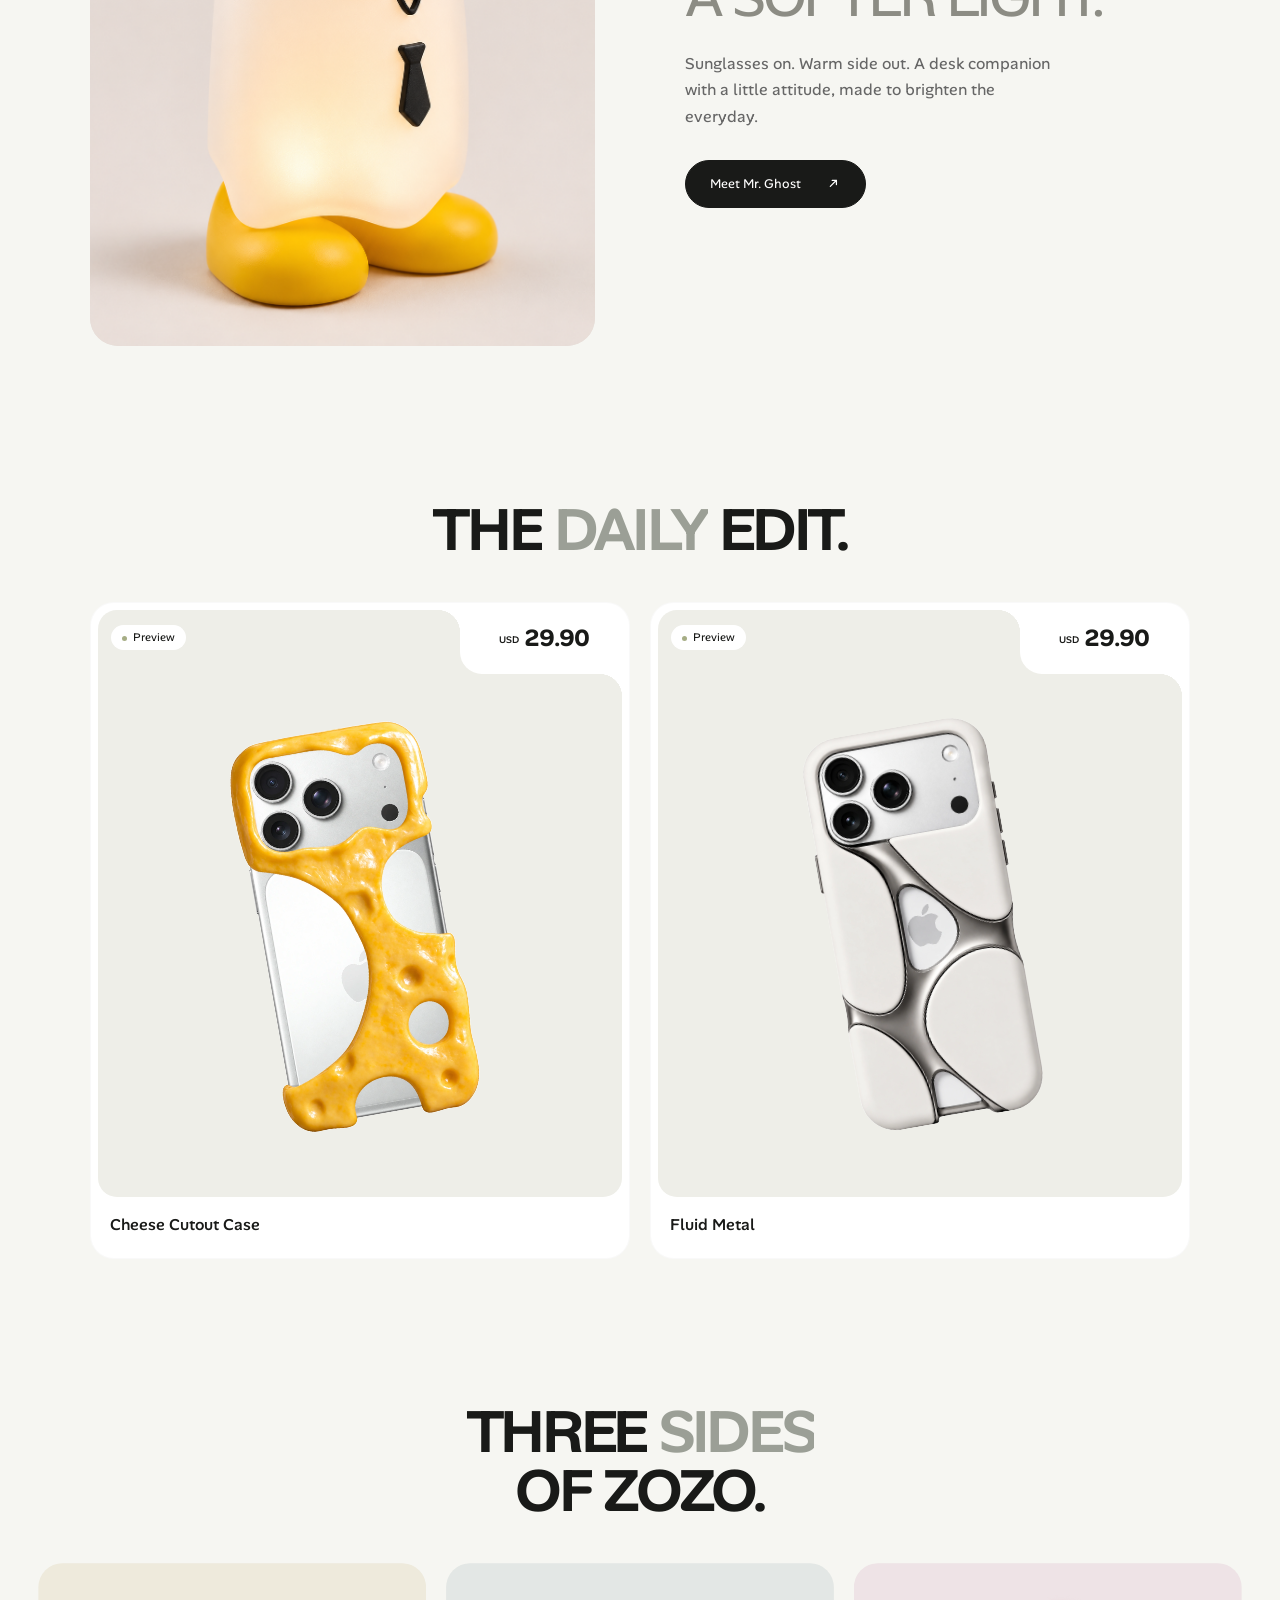
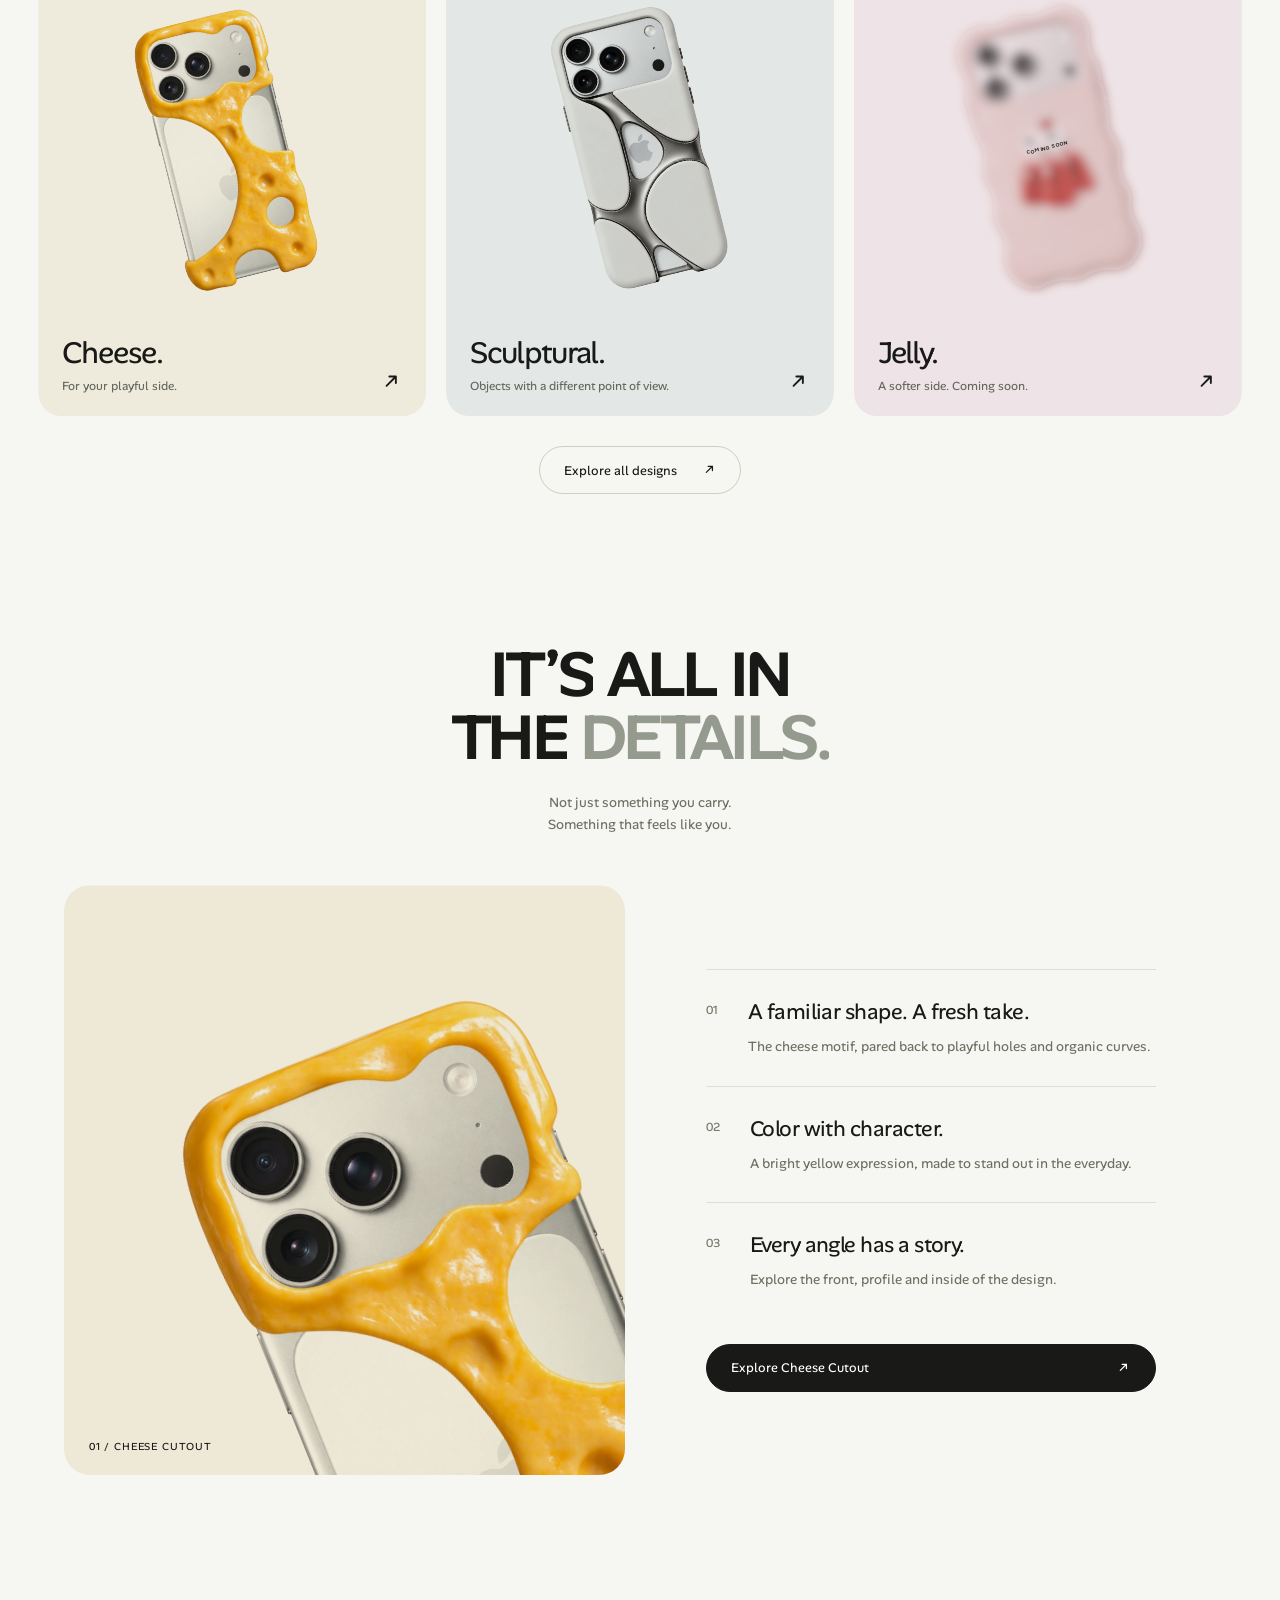
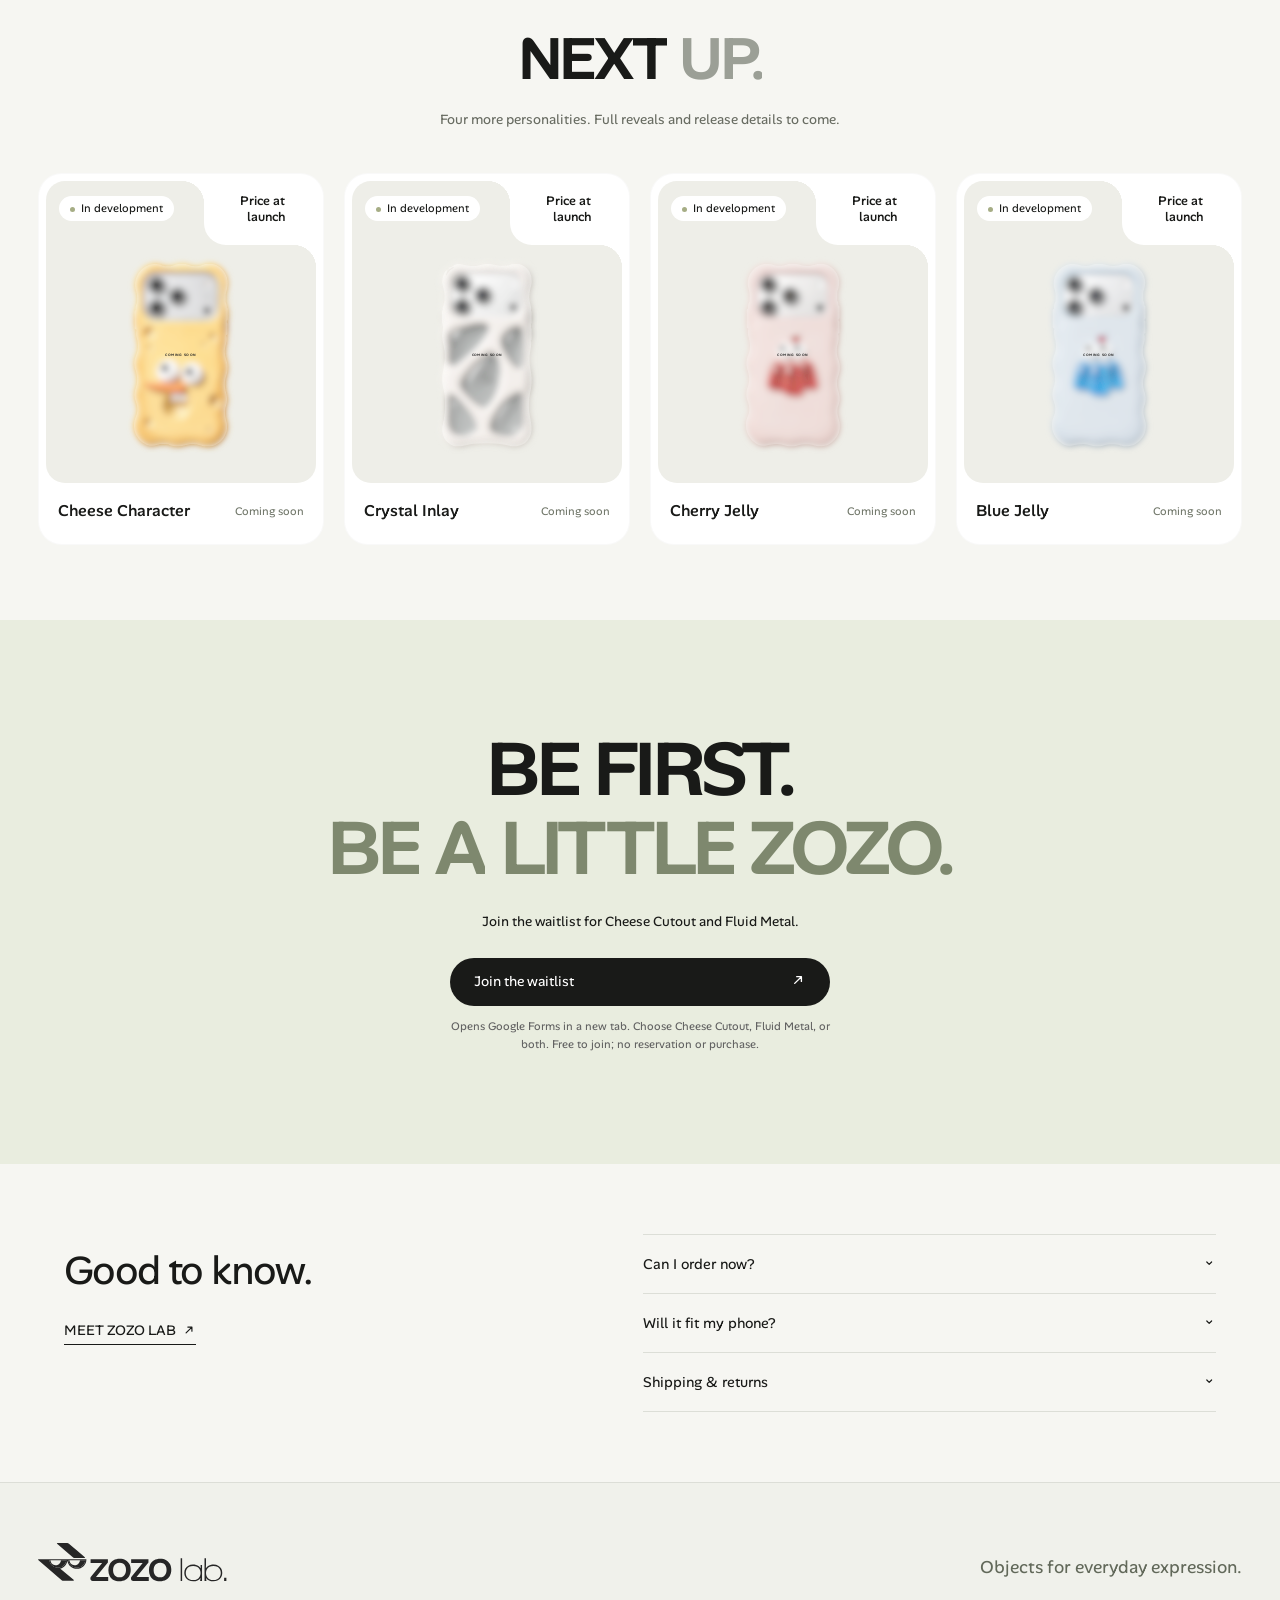
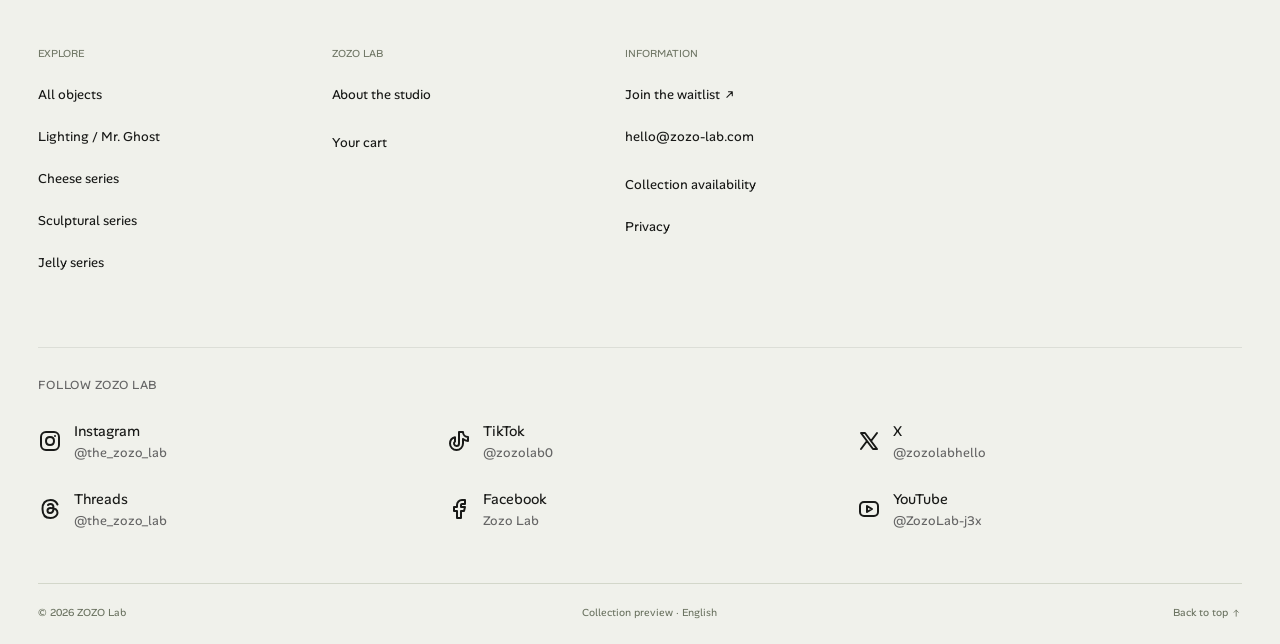
==== commit 3f124b9b: "Remove hero playback control and center product selector" ====
--- a/index.html
+++ b/index.html
@@ -12,7 +12,7 @@
 gtag('js', new Date());
 gtag('config', 'G-ENY7009VCP');
 </script>
-<title>ZOZO Lab — Objects for everyday expression</title><link rel="icon" href="favicon.svg" type="image/svg+xml"><link rel="preload" href="assets/AlanSans.ttf" as="font" type="font/ttf" crossorigin><link rel="stylesheet" href="styles.css?v=16"><link rel="stylesheet" href="showcase.css?v=3"><script src="silhouettes.js?v=3" defer></script><link rel="stylesheet" href="motion.css?v=2"><link rel="stylesheet" href="cards.css?v=4"><script src="showcase.js?v=7" defer></script><script src="motion.js?v=2" defer></script><link rel="stylesheet" href="icons.css?v=3"><script src="icons.js?v=2" defer></script><link rel="stylesheet" href="ghost.css?v=1"><script src="ghost.js?v=2" defer></script><link rel="stylesheet" href="typography.css?v=1"><link rel="stylesheet" href="buttons.css?v=1"><script src="app.js?v=21" defer></script>
+<title>ZOZO Lab — Objects for everyday expression</title><link rel="icon" href="favicon.svg" type="image/svg+xml"><link rel="preload" href="assets/AlanSans.ttf" as="font" type="font/ttf" crossorigin><link rel="stylesheet" href="styles.css?v=16"><link rel="stylesheet" href="showcase.css?v=3"><script src="silhouettes.js?v=3" defer></script><link rel="stylesheet" href="motion.css?v=2"><link rel="stylesheet" href="cards.css?v=4"><script src="showcase.js?v=8" defer></script><script src="motion.js?v=2" defer></script><link rel="stylesheet" href="icons.css?v=3"><script src="icons.js?v=2" defer></script><link rel="stylesheet" href="ghost.css?v=1"><script src="ghost.js?v=2" defer></script><link rel="stylesheet" href="typography.css?v=1"><link rel="stylesheet" href="buttons.css?v=2"><script src="app.js?v=21" defer></script>
 </head>
 <body>
 <a class="skip" href="#main">Skip to content</a>
--- a/buttons.css
+++ b/buttons.css
@@ -21,3 +21,8 @@
  .slide-controls{gap:6px}
  .showcase-top{gap:10px}
 }
+
+/* Keep the product selector centered independently of desktop next/previous controls. */
+.showcase-top{display:flex;justify-content:center;position:relative}
+.showcase-top .design-tabs{justify-self:center}
+.showcase-top .slide-controls{position:absolute;right:0}
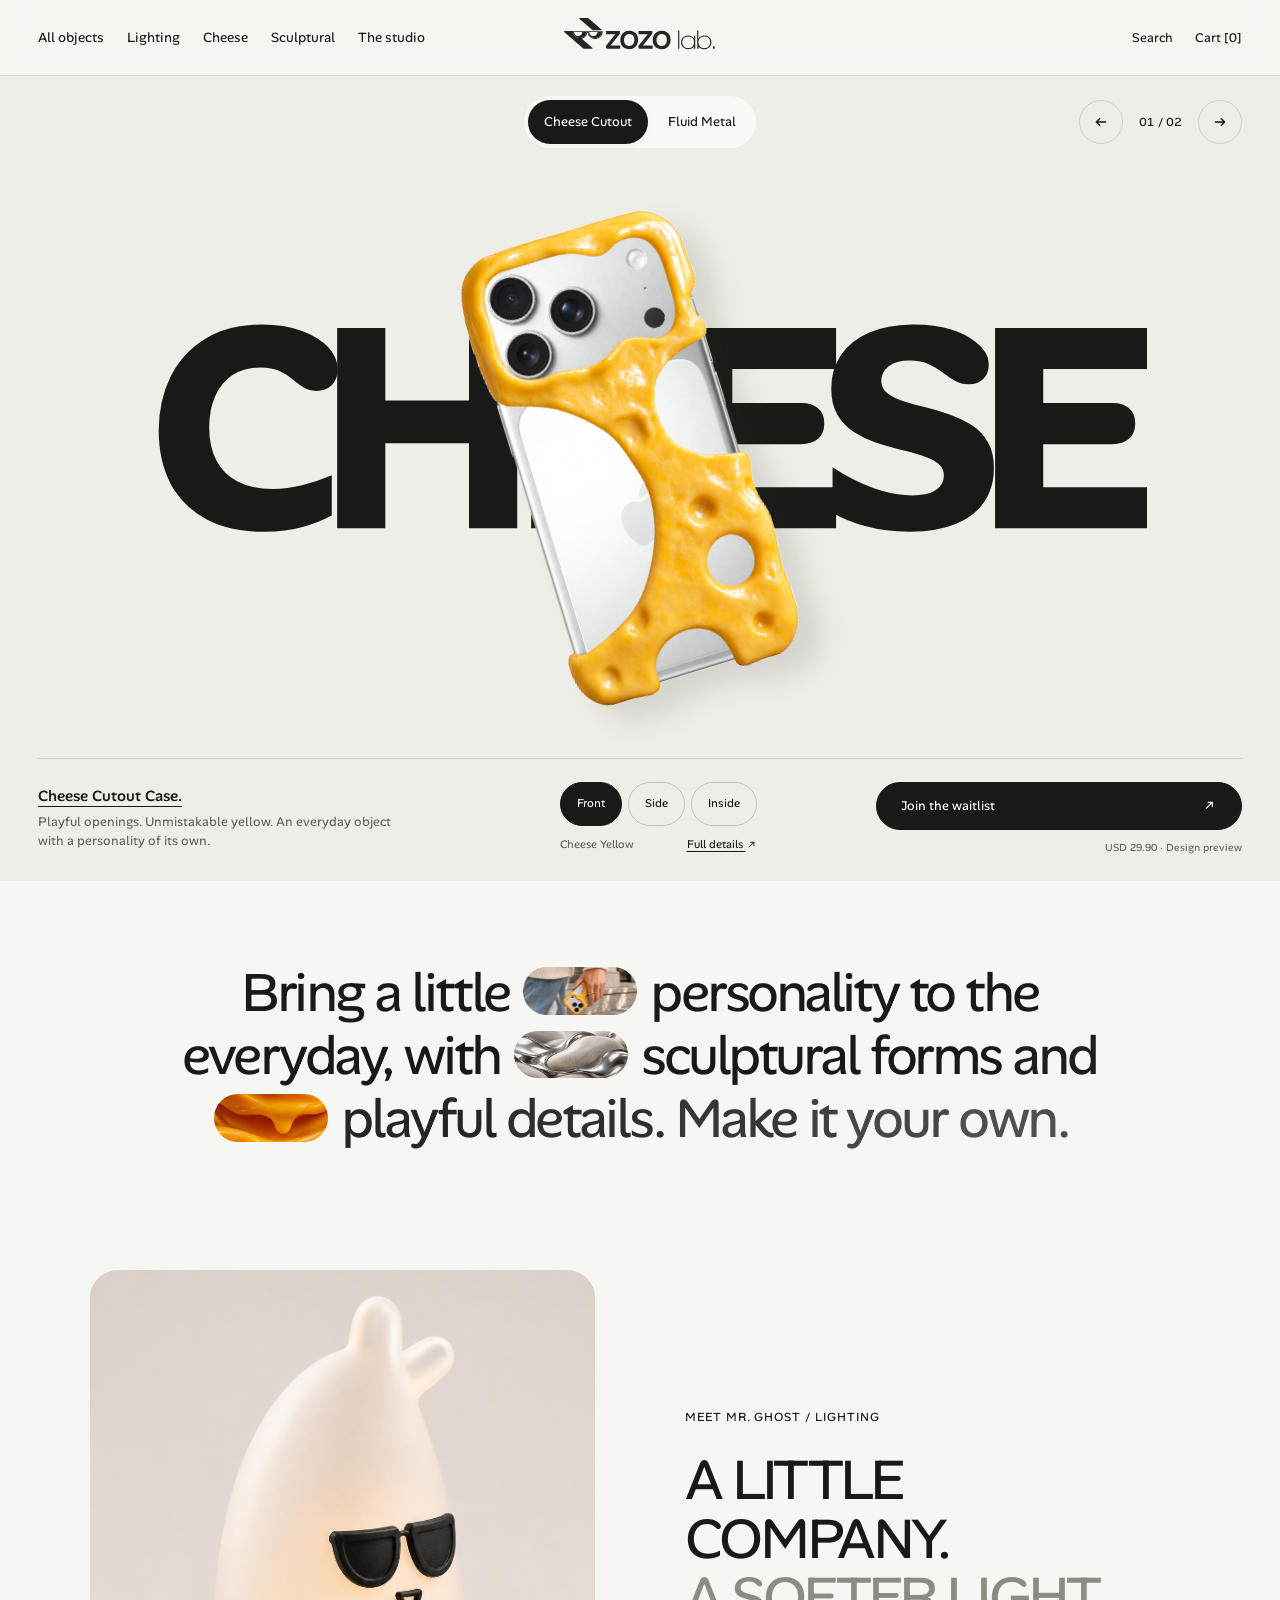
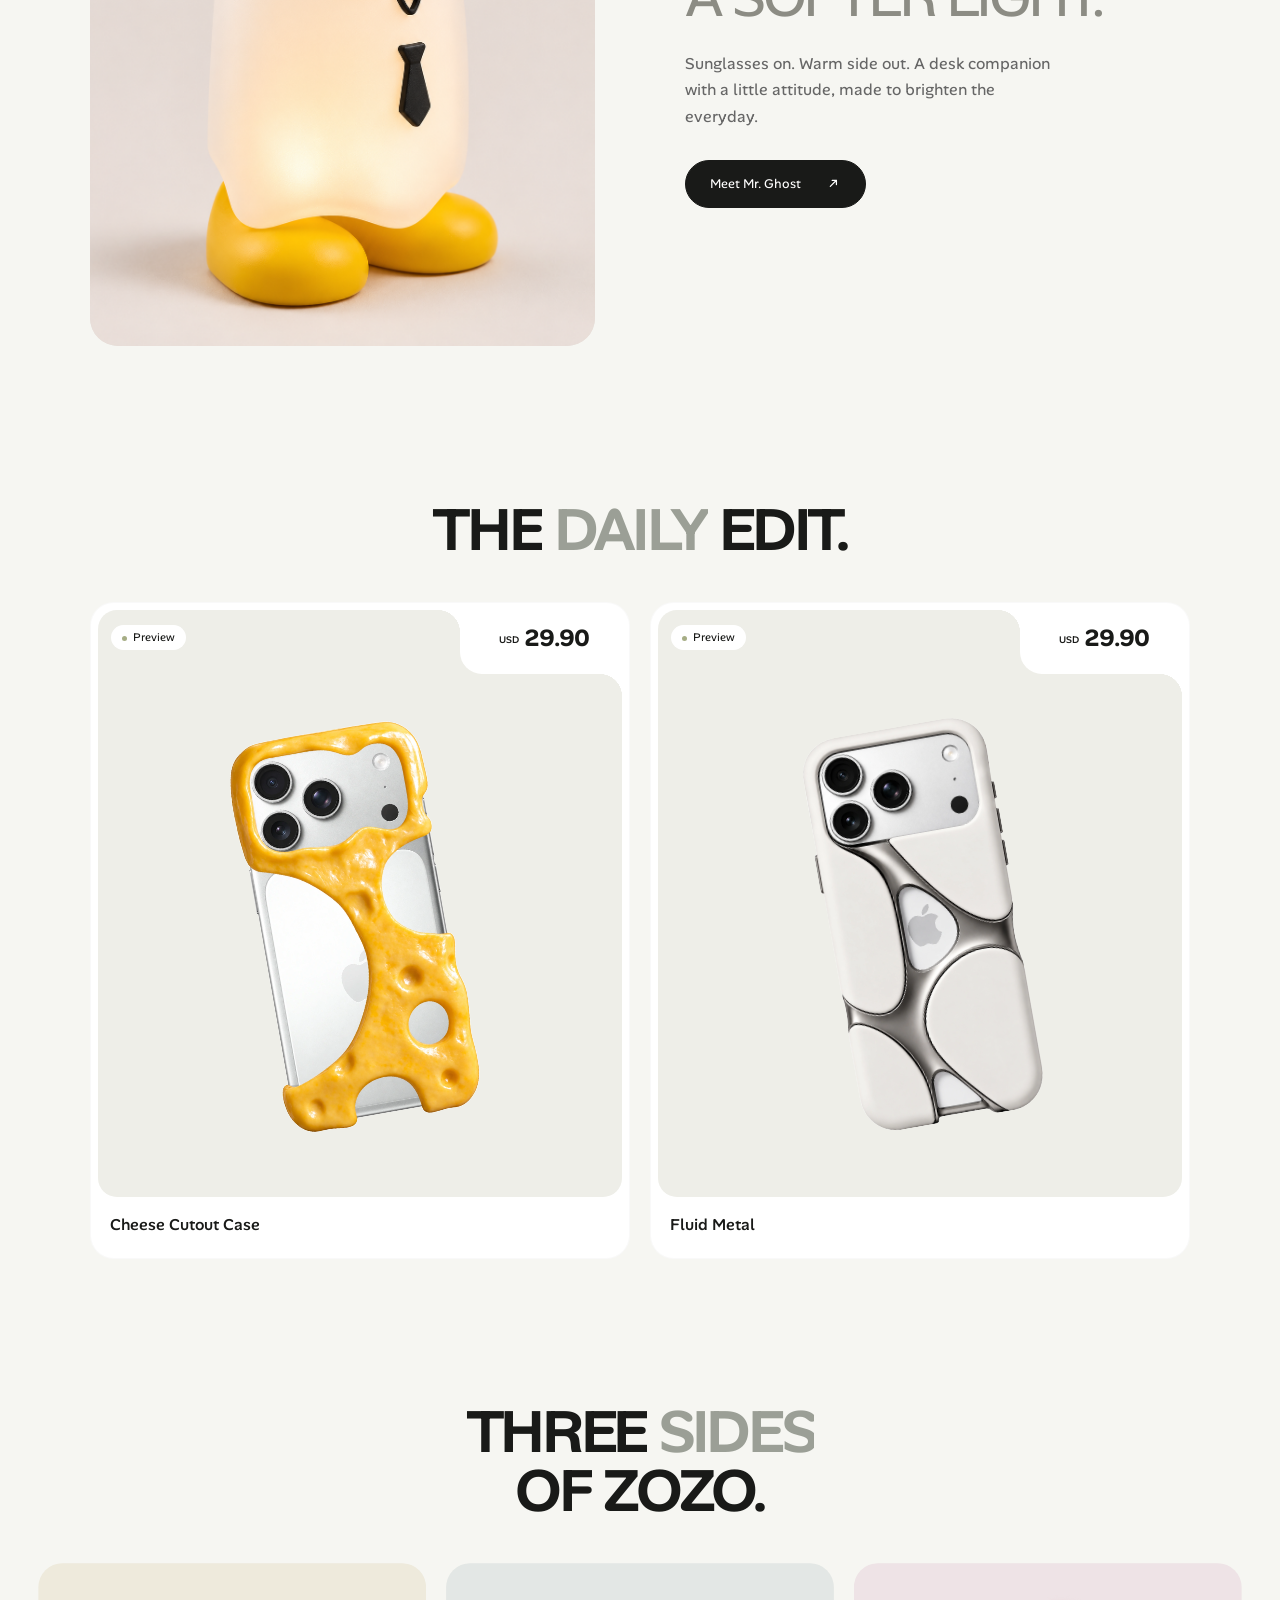
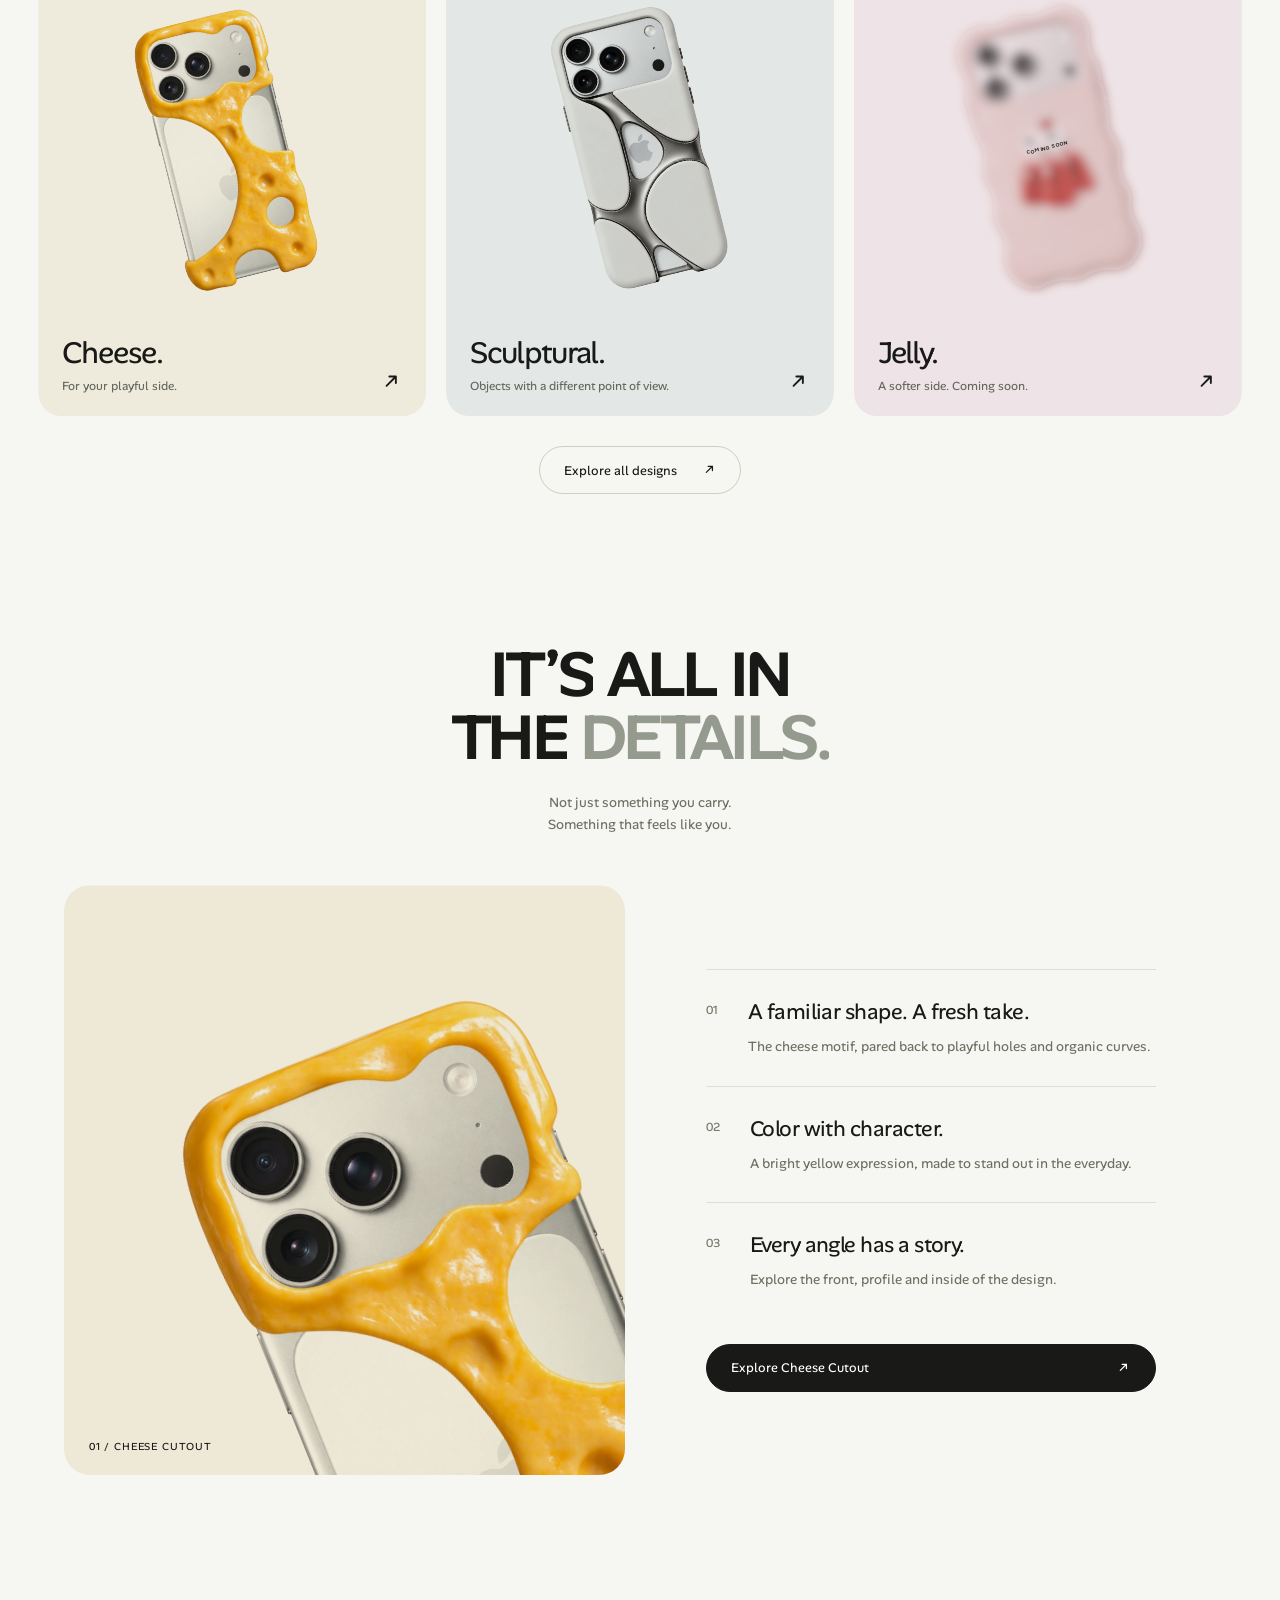
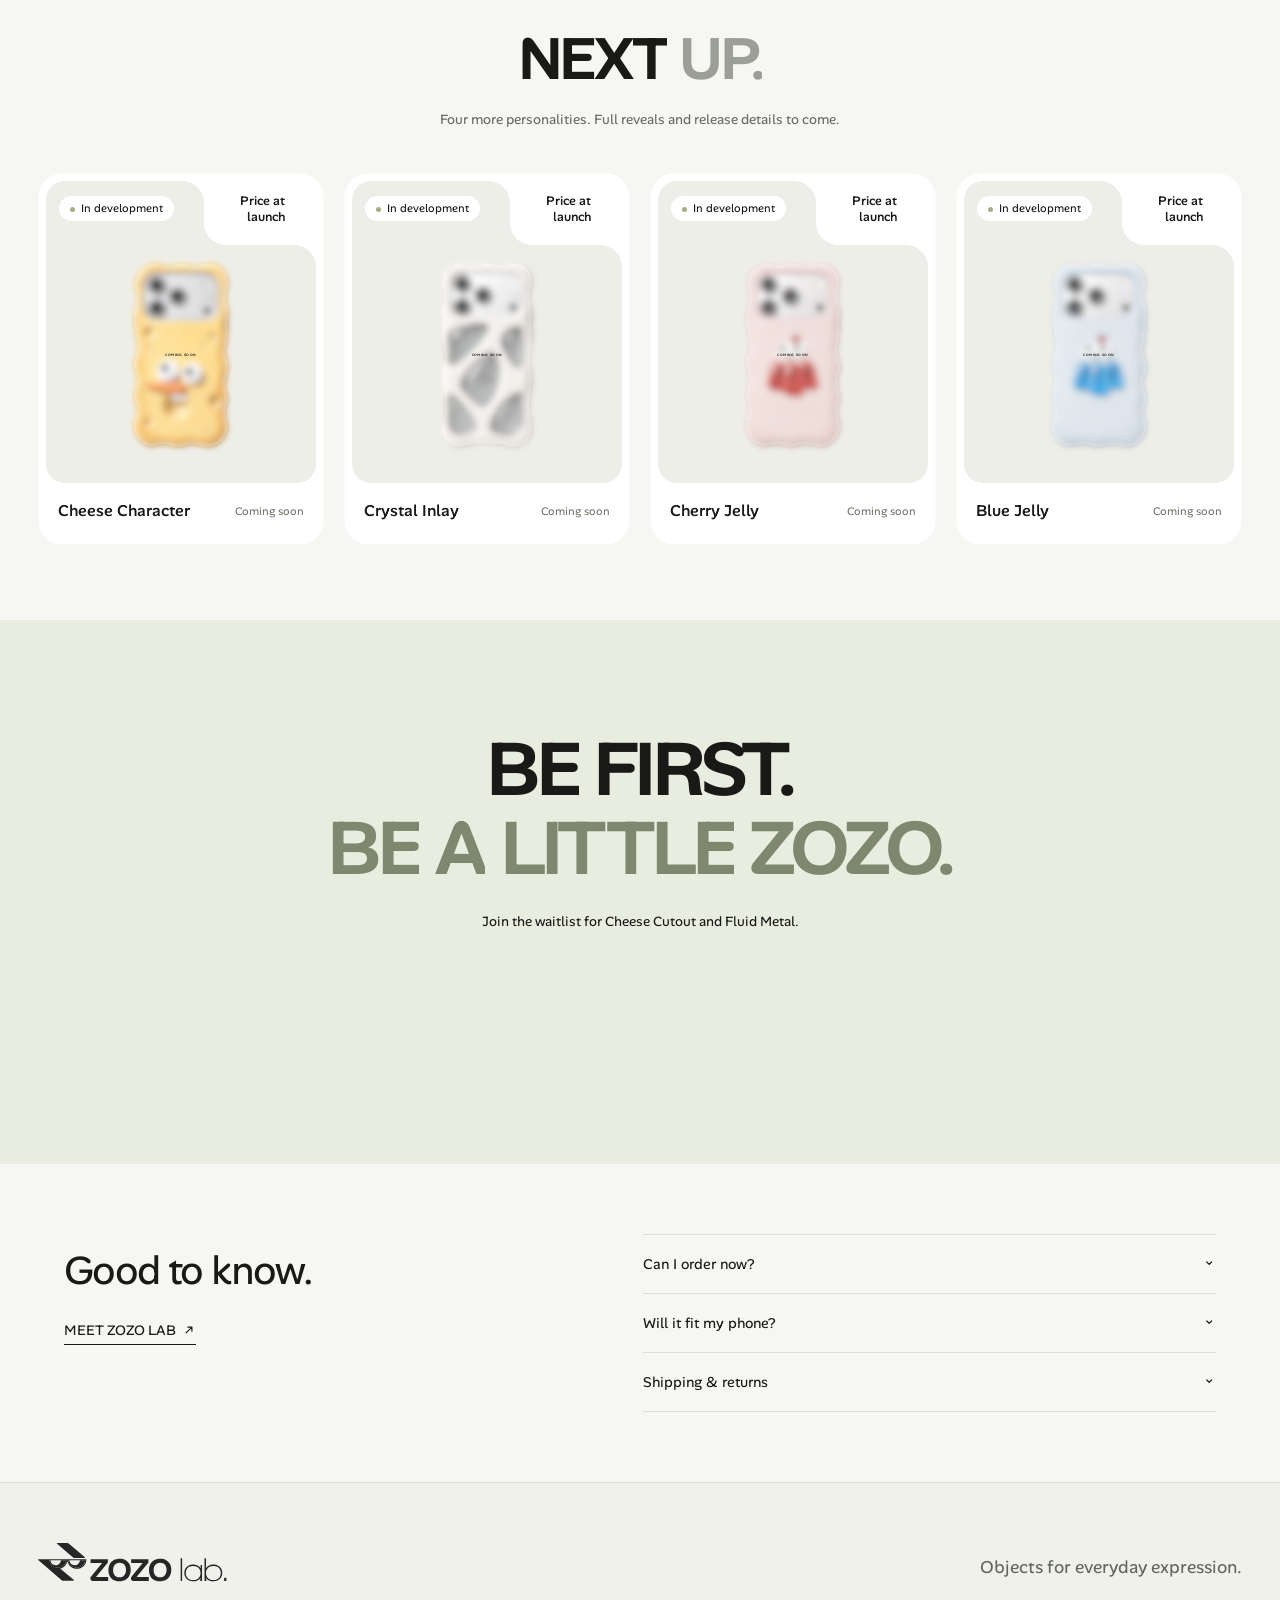
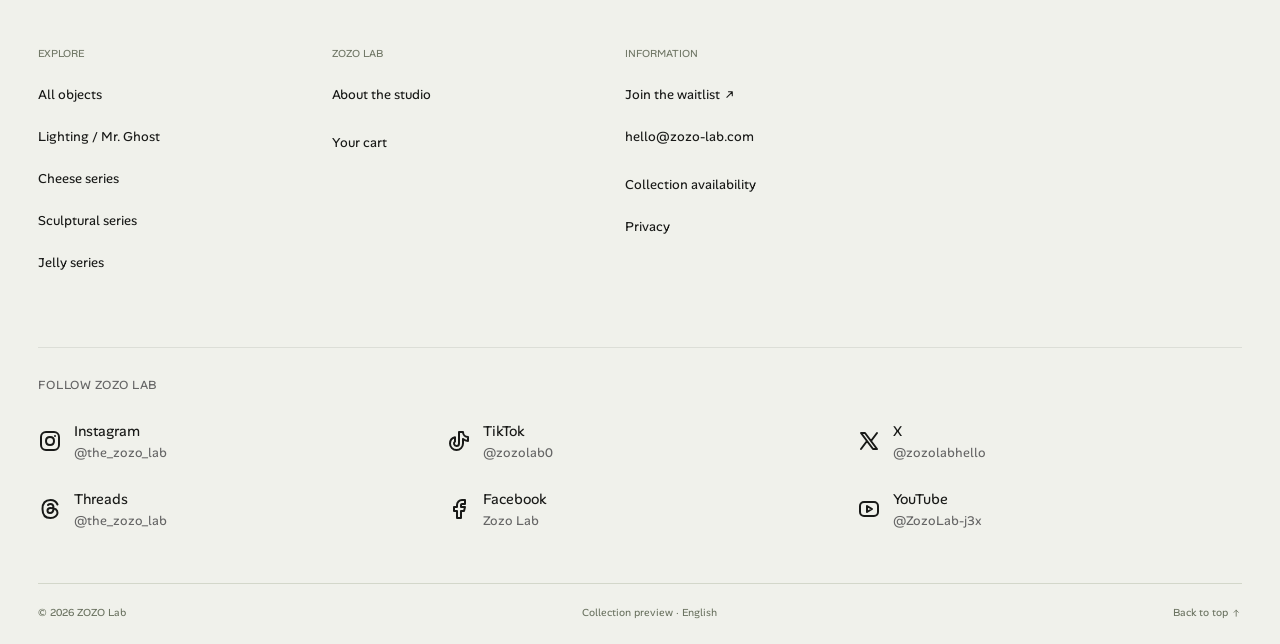
==== commit 005e0104: "Publish approved Mr. Ghost V11 product detail" ====
--- a/index.html
+++ b/index.html
@@ -12,7 +12,7 @@
 gtag('js', new Date());
 gtag('config', 'G-ENY7009VCP');
 </script>
-<title>ZOZO Lab — Objects for everyday expression</title><link rel="icon" href="favicon.svg" type="image/svg+xml"><link rel="preload" href="assets/AlanSans.ttf" as="font" type="font/ttf" crossorigin><link rel="stylesheet" href="styles.css?v=16"><link rel="stylesheet" href="showcase.css?v=3"><script src="silhouettes.js?v=3" defer></script><link rel="stylesheet" href="motion.css?v=2"><link rel="stylesheet" href="cards.css?v=4"><script src="showcase.js?v=8" defer></script><script src="motion.js?v=2" defer></script><link rel="stylesheet" href="icons.css?v=3"><script src="icons.js?v=2" defer></script><link rel="stylesheet" href="ghost.css?v=1"><script src="ghost.js?v=2" defer></script><link rel="stylesheet" href="typography.css?v=1"><link rel="stylesheet" href="buttons.css?v=2"><script src="app.js?v=21" defer></script>
+<title>ZOZO Lab — Objects for everyday expression</title><link rel="icon" href="favicon.svg" type="image/svg+xml"><link rel="preload" href="assets/AlanSans.ttf" as="font" type="font/ttf" crossorigin><link rel="stylesheet" href="styles.css?v=16"><link rel="stylesheet" href="showcase.css?v=3"><script src="silhouettes.js?v=3" defer></script><link rel="stylesheet" href="motion.css?v=2"><link rel="stylesheet" href="cards.css?v=4"><script src="showcase.js?v=8" defer></script><script src="motion.js?v=2" defer></script><link rel="stylesheet" href="icons.css?v=3"><script src="icons.js?v=2" defer></script><link rel="stylesheet" href="ghost.css?v=3"><script src="ghost.js?v=3" defer></script><link rel="stylesheet" href="typography.css?v=1"><link rel="stylesheet" href="buttons.css?v=3"><script src="app.js?v=21" defer></script>
 </head>
 <body>
 <a class="skip" href="#main">Skip to content</a>
--- a/ghost.css
+++ b/ghost.css
@@ -20,3 +20,33 @@
 .ghost-notes h2{font-size:1.5rem;letter-spacing:-.035em}
 .ghost-notes article p{color:#666;line-height:1.6;max-width:320px}
 @media(max-width:760px){.ghost-feature{display:flex;flex-direction:column;padding:20px 5% 72px;gap:32px;align-items:stretch}.ghost-feature-image{border-radius:20px}.ghost-feature-copy h2{font-size:clamp(2.5rem,10vw,4.5rem)}.ghost-detail{padding-top:100px}.ghost-product-image{margin:0 5%;border-radius:20px}.ghost-detail .detail-info{padding:32px 5%}.ghost-notes{padding:40px 5% 70px}.ghost-notes>div{display:flex;flex-direction:column;gap:28px}.ghost-notes article{border-bottom:1px solid var(--line);padding-bottom:24px}}
+
+/* Studio photography fills the card image surface without an inset frame. */
+.product-card.ghost-card .visual>img.art-ghost{padding:0;width:100%;height:100%;object-fit:cover;object-position:center;transform:none!important}
+.product-card.ghost-card .visual{aspect-ratio:1085/1449}
+
+/* Mr. Ghost product detail gallery and editorial sections. */
+.ghost-gallery{min-width:0}
+.ghost-product-image>img{display:block;width:100%;aspect-ratio:3/4;object-fit:cover}
+.ghost-thumbnails{display:grid;grid-template-columns:repeat(3,minmax(0,1fr));gap:12px;margin-top:12px}
+.ghost-thumbnails button{display:grid;gap:7px;padding:0 0 9px;overflow:hidden;background:#eeeee8;border:1px solid transparent;border-radius:12px!important;font:inherit}
+.ghost-thumbnails button[aria-pressed=true]{border-color:var(--ink)}
+.ghost-thumbnails img{display:block;width:100%;aspect-ratio:3/4;object-fit:cover}
+.ghost-story,.ghost-material,.ghost-specs{padding:70px 7%;border-top:1px solid var(--line)}
+.ghost-story h2,.ghost-material h2,.ghost-specs h2{font-size:clamp(2.3rem,5vw,4.5rem);line-height:1;letter-spacing:-.055em;margin:.3em 0}
+.ghost-story>p:not(.eyebrow),.ghost-material p:not(.eyebrow){max-width:440px;line-height:1.65;color:#666}
+.ghost-scenes,.ghost-material,.ghost-specs{display:grid;grid-template-columns:repeat(2,minmax(0,1fr));gap:24px}
+.ghost-scenes{margin-top:32px}
+.ghost-scenes figure,.ghost-specs dl,.ghost-specs dd{margin:0}
+.ghost-scenes img,.ghost-material img{display:block;width:100%;border-radius:24px}
+.ghost-scenes figcaption{margin-top:12px}
+.ghost-material{align-items:center;gap:7vw}
+.ghost-specs dl>div{display:grid;grid-template-columns:minmax(0,1fr) minmax(0,1fr);gap:18px;padding:16px 0;border-bottom:1px solid var(--line)}
+.ghost-specs dt{color:#666}
+@media(max-width:760px){
+  .ghost-gallery{width:100%}
+  .ghost-gallery .ghost-product-image{margin:0}
+  .ghost-thumbnails{gap:8px}
+  .ghost-scenes,.ghost-material,.ghost-specs{grid-template-columns:minmax(0,1fr)}
+  .ghost-story,.ghost-material,.ghost-specs{padding:48px 5%}
+}
--- a/buttons.css
+++ b/buttons.css
@@ -12,7 +12,7 @@
 }
 .header-right button{min-height:var(--compact-action-height)}
 .menu-icon{border-radius:50%!important}
-.gallery-thumbnails button{border-radius:var(--action-radius)!important}
+.gallery-thumbnails button{border-radius:12px!important}
 .filter-form select{border-radius:var(--action-radius);padding:12px 18px;min-height:var(--action-height)}
 @media(max-width:760px){
  .pill-link,.primary-link,.detail-info .outline-button{min-height:var(--action-height);padding:11px 20px}
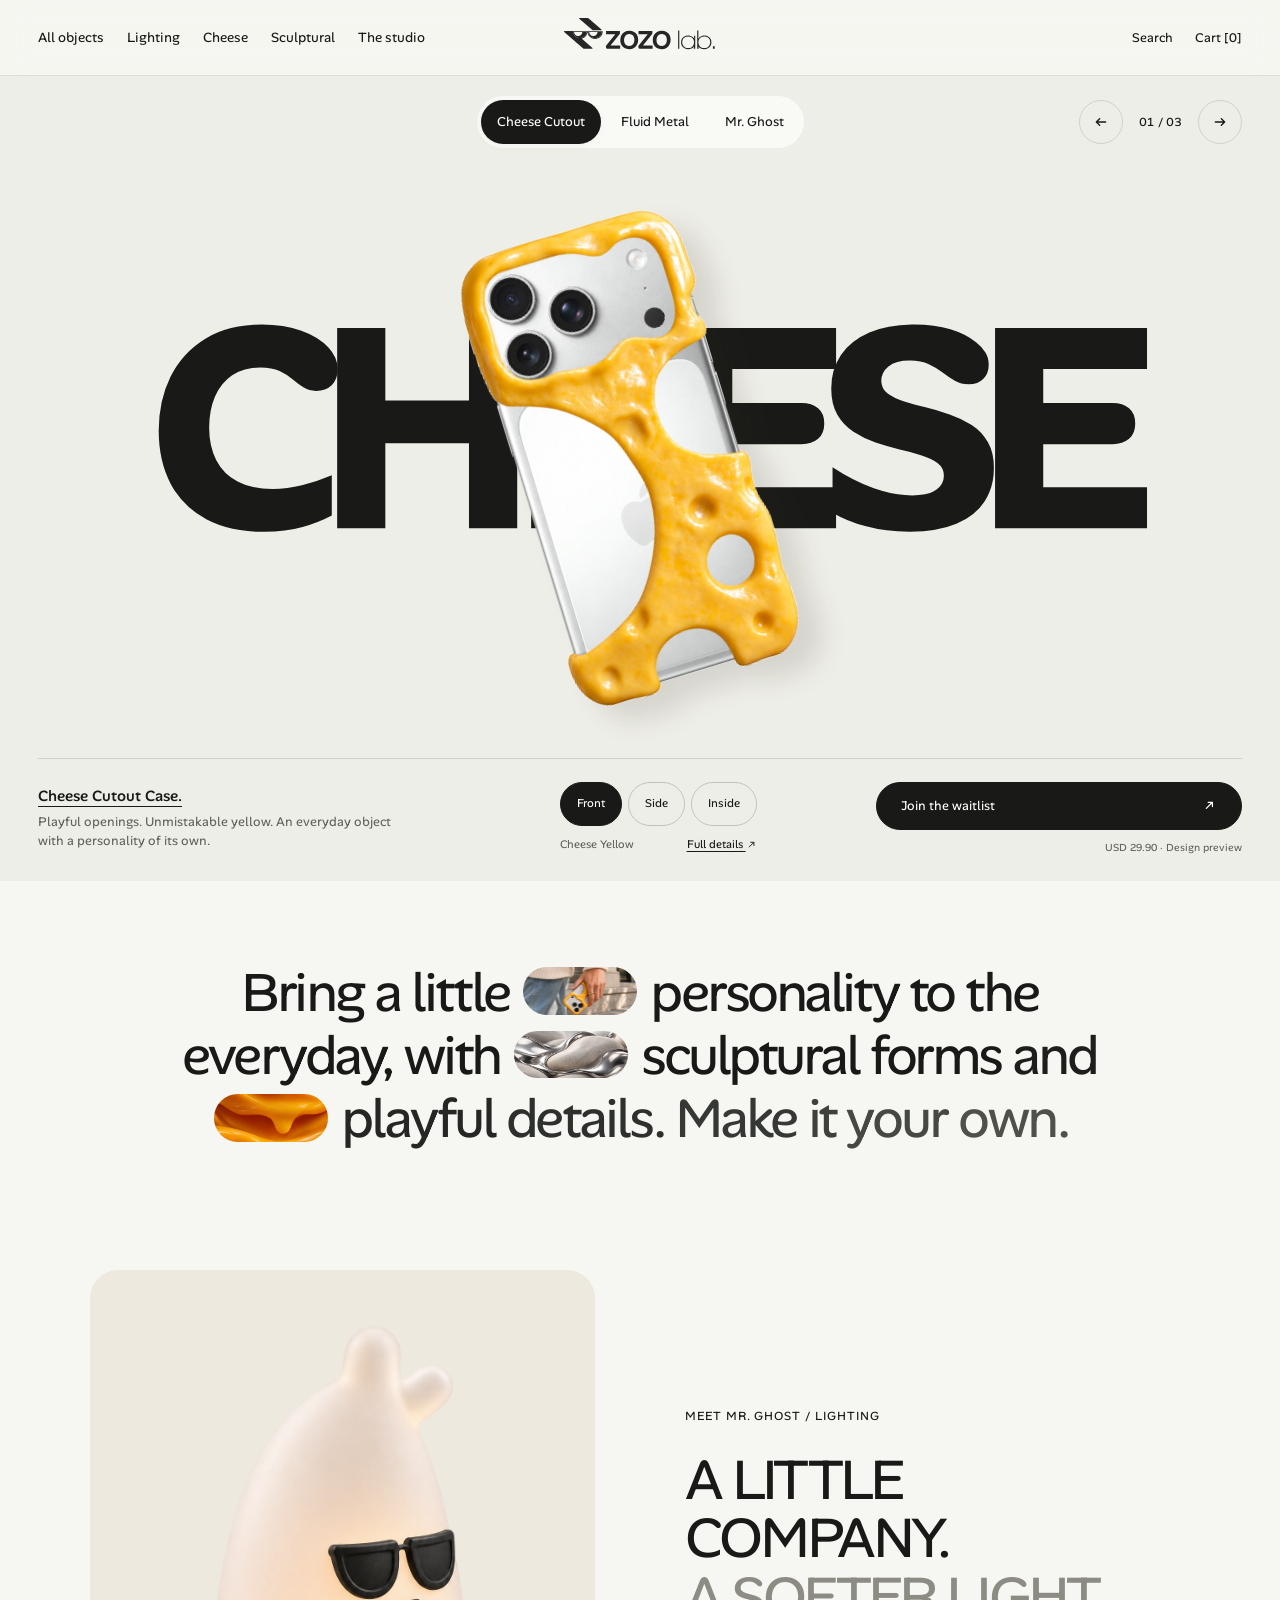
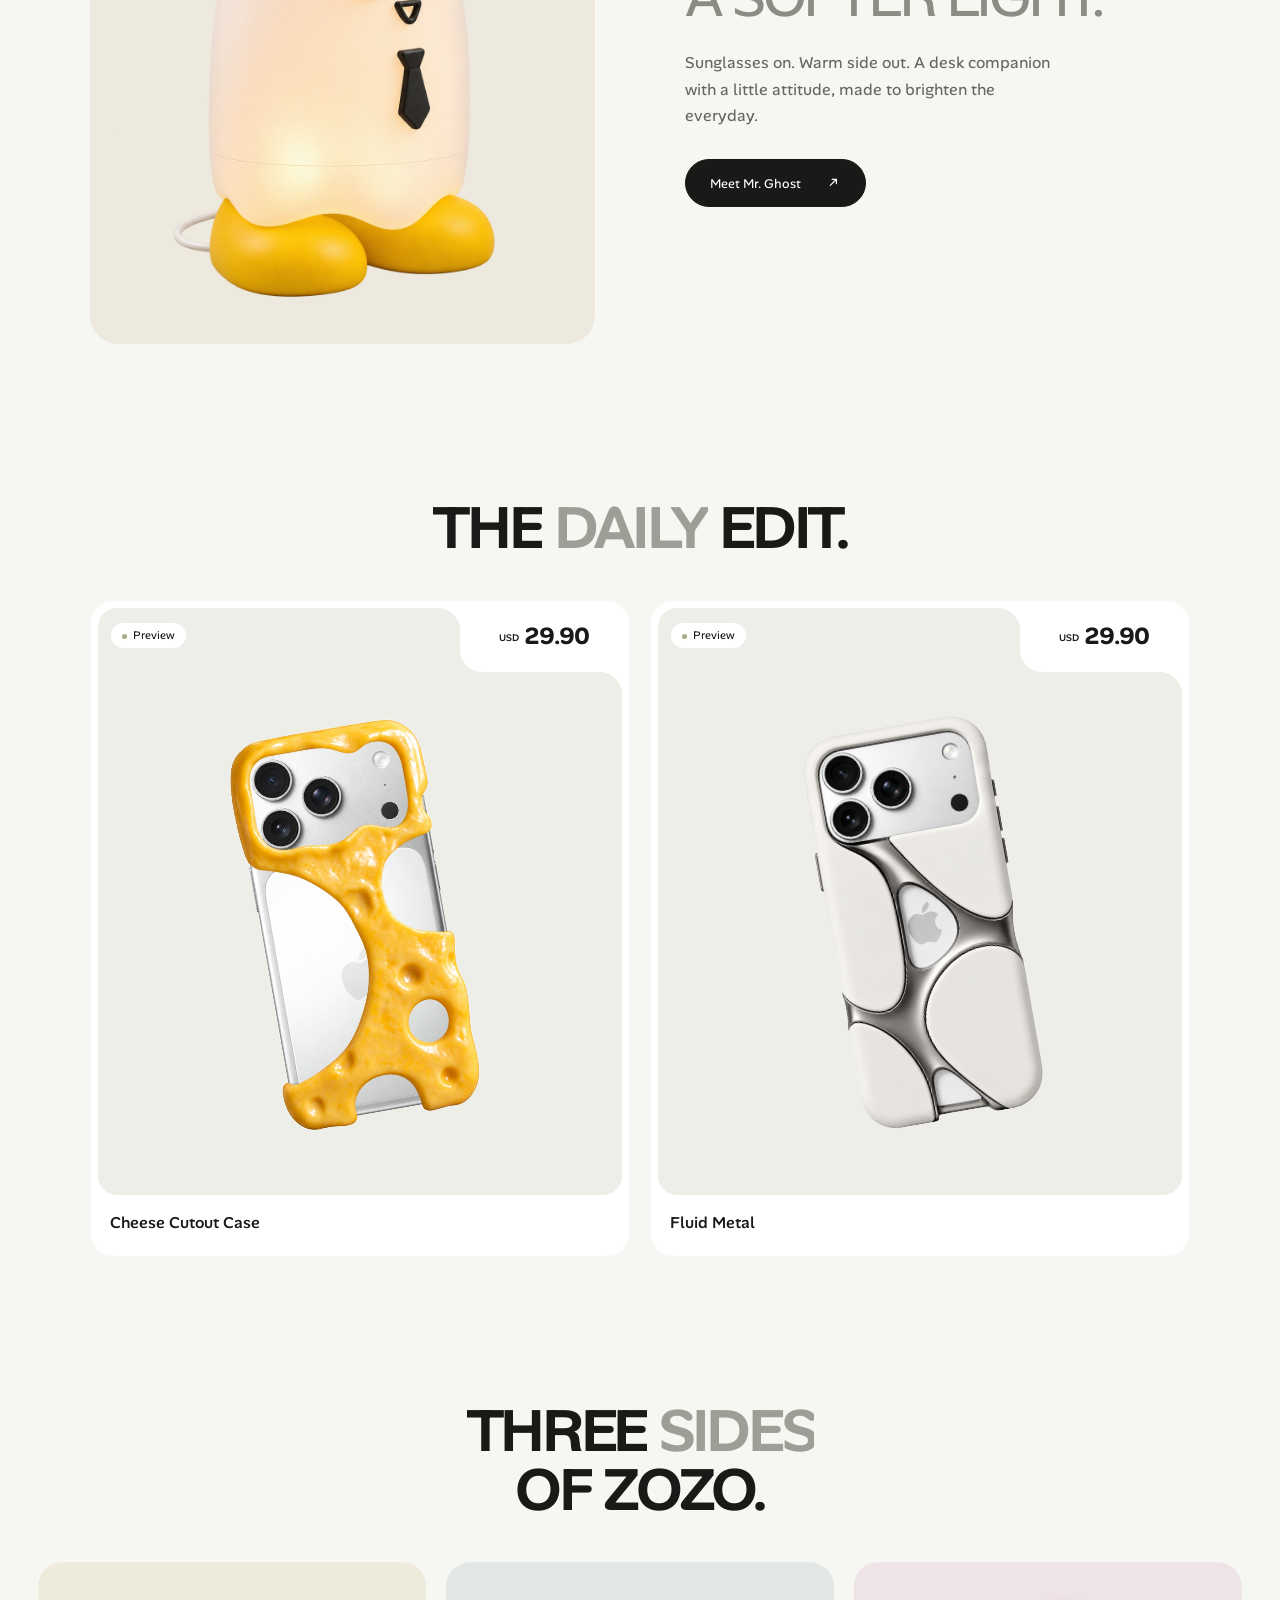
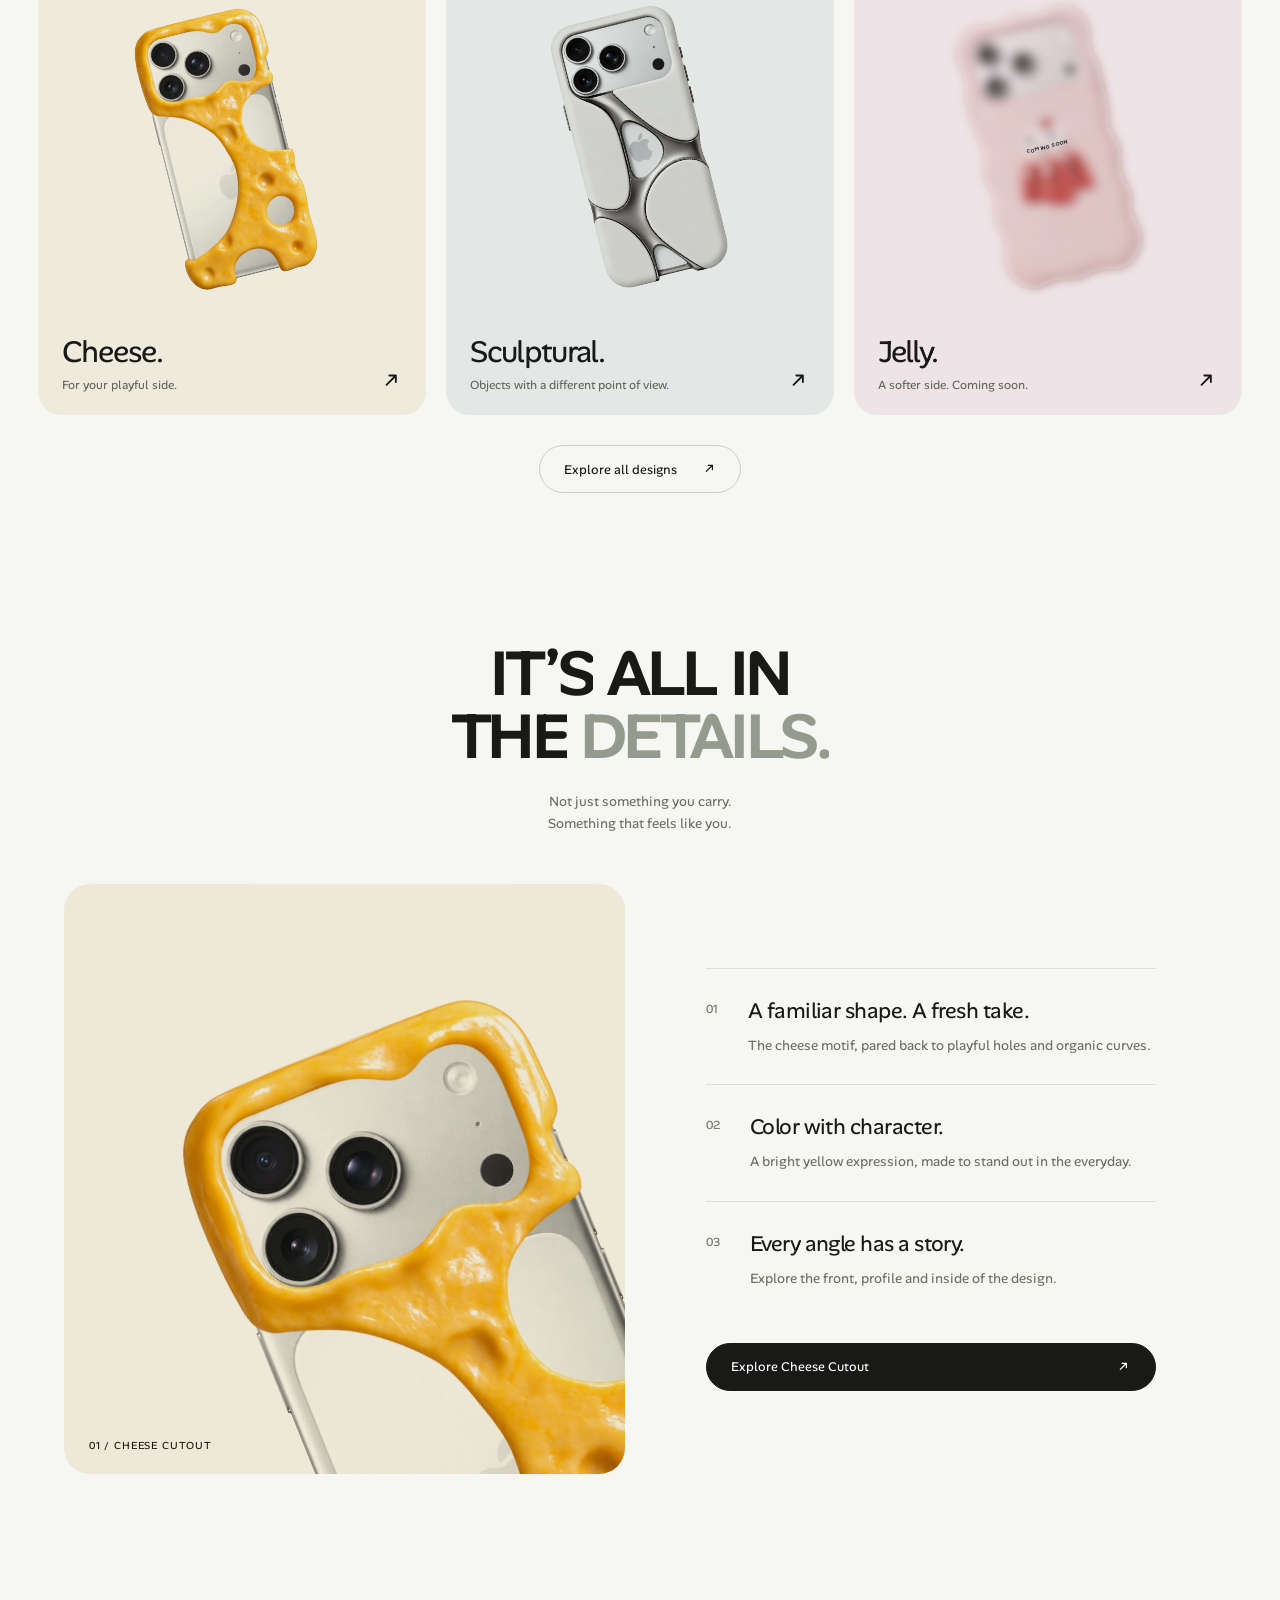
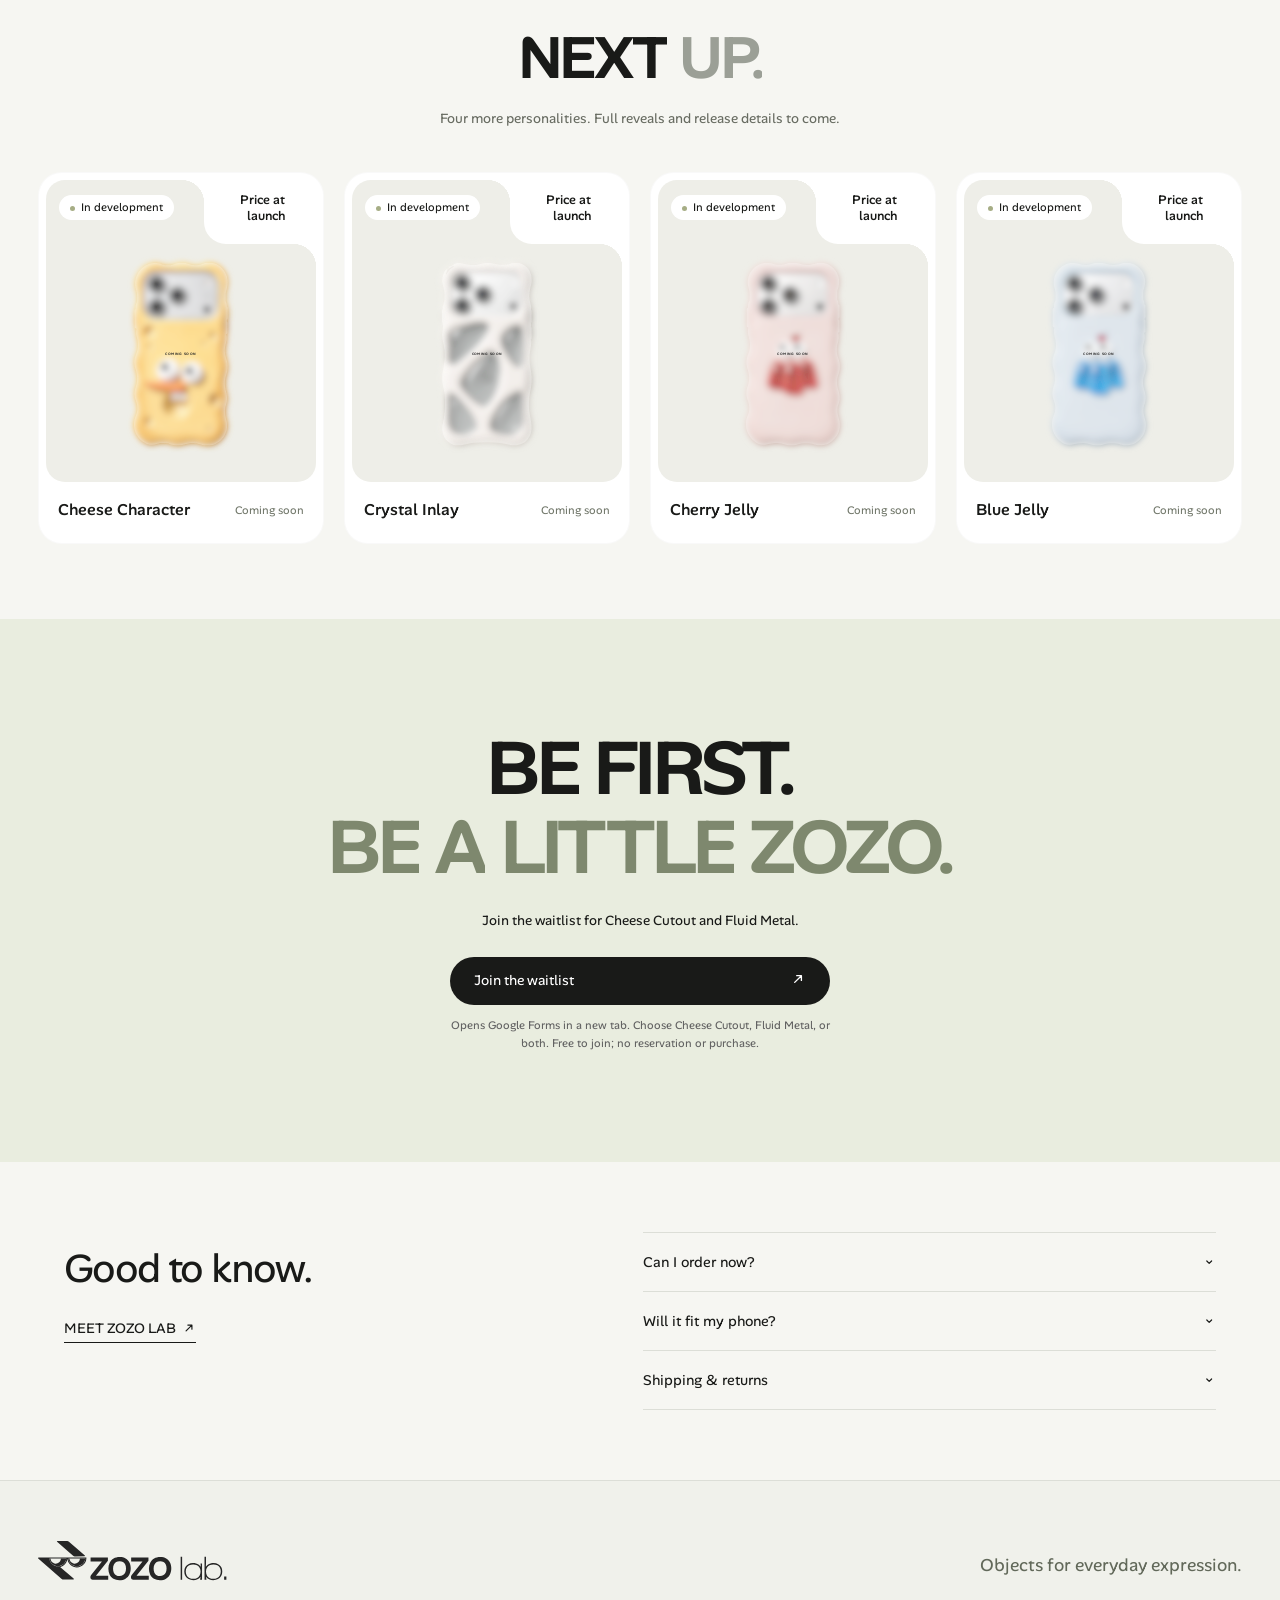
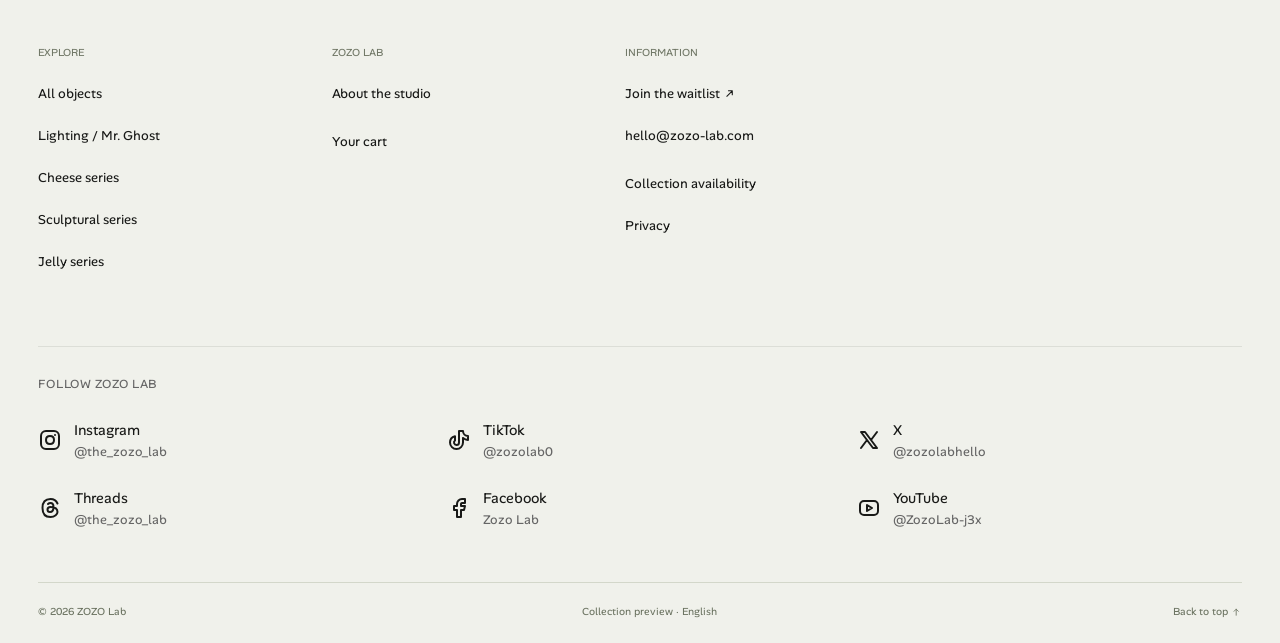
==== commit 3e067201: "Feature Mr. Ghost as the third homepage slide" ====
--- a/index.html
+++ b/index.html
@@ -12,7 +12,7 @@
 gtag('js', new Date());
 gtag('config', 'G-ENY7009VCP');
 </script>
-<title>ZOZO Lab — Objects for everyday expression</title><link rel="icon" href="favicon.svg" type="image/svg+xml"><link rel="preload" href="assets/AlanSans.ttf" as="font" type="font/ttf" crossorigin><link rel="stylesheet" href="styles.css?v=16"><link rel="stylesheet" href="showcase.css?v=3"><script src="silhouettes.js?v=3" defer></script><link rel="stylesheet" href="motion.css?v=2"><link rel="stylesheet" href="cards.css?v=4"><script src="showcase.js?v=8" defer></script><script src="motion.js?v=2" defer></script><link rel="stylesheet" href="icons.css?v=3"><script src="icons.js?v=2" defer></script><link rel="stylesheet" href="ghost.css?v=3"><script src="ghost.js?v=3" defer></script><link rel="stylesheet" href="typography.css?v=1"><link rel="stylesheet" href="buttons.css?v=3"><script src="app.js?v=21" defer></script>
+<title>ZOZO Lab — Objects for everyday expression</title><link rel="icon" href="favicon.svg" type="image/svg+xml"><link rel="preload" href="assets/AlanSans.ttf" as="font" type="font/ttf" crossorigin><link rel="stylesheet" href="styles.css?v=16"><link rel="stylesheet" href="showcase.css?v=3"><script src="silhouettes.js?v=3" defer></script><link rel="stylesheet" href="motion.css?v=2"><link rel="stylesheet" href="cards.css?v=4"><script src="ghost.js?v=4" defer></script><script src="showcase.js?v=9" defer></script><script src="motion.js?v=2" defer></script><link rel="stylesheet" href="icons.css?v=3"><script src="icons.js?v=2" defer></script><link rel="stylesheet" href="ghost.css?v=4"><link rel="stylesheet" href="typography.css?v=1"><link rel="stylesheet" href="buttons.css?v=3"><script src="app.js?v=21" defer></script>
 </head>
 <body>
 <a class="skip" href="#main">Skip to content</a>
--- a/ghost.css
+++ b/ghost.css
@@ -50,3 +50,13 @@
   .ghost-scenes,.ghost-material,.ghost-specs{grid-template-columns:minmax(0,1fr)}
   .ghost-story,.ghost-material,.ghost-specs{padding:48px 5%}
 }
+
+.showcase[data-tone=ghost]{background:#eee9de}
+.showcase[data-tone=ghost] .stage-product{transform:none}
+.showcase[data-tone=ghost] .stage-product:hover{transform:translateY(-6px)}
+.stage-product .hero-ghost-art{display:block;object-fit:contain}
+.ghost-feature-image:has(.ghost-feature-cutout){background:#eee9de;aspect-ratio:3/4}
+.ghost-feature-cutout{display:block;width:100%;height:100%;object-fit:contain;padding:5%}
+@media(max-width:420px){
+  .showcase-top .design-tabs button{padding-inline:8px;font-size:.76rem}
+}
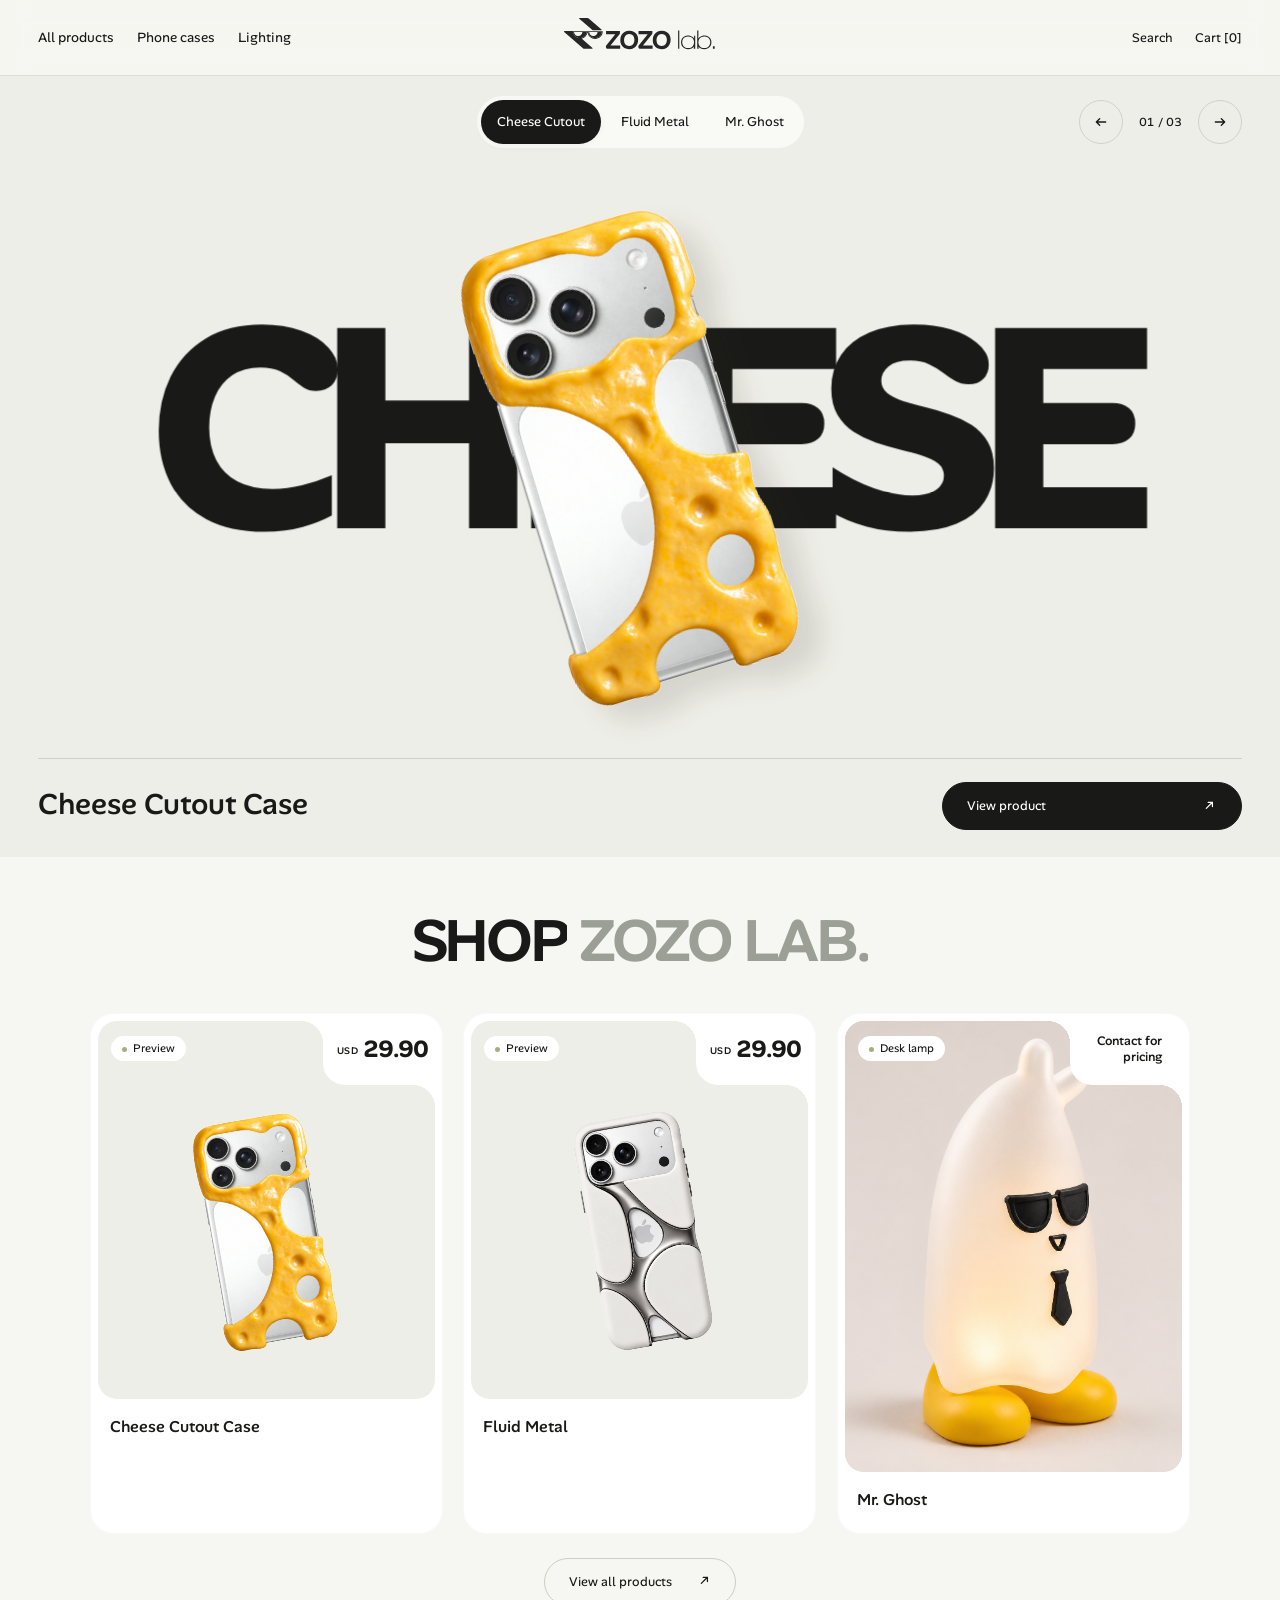
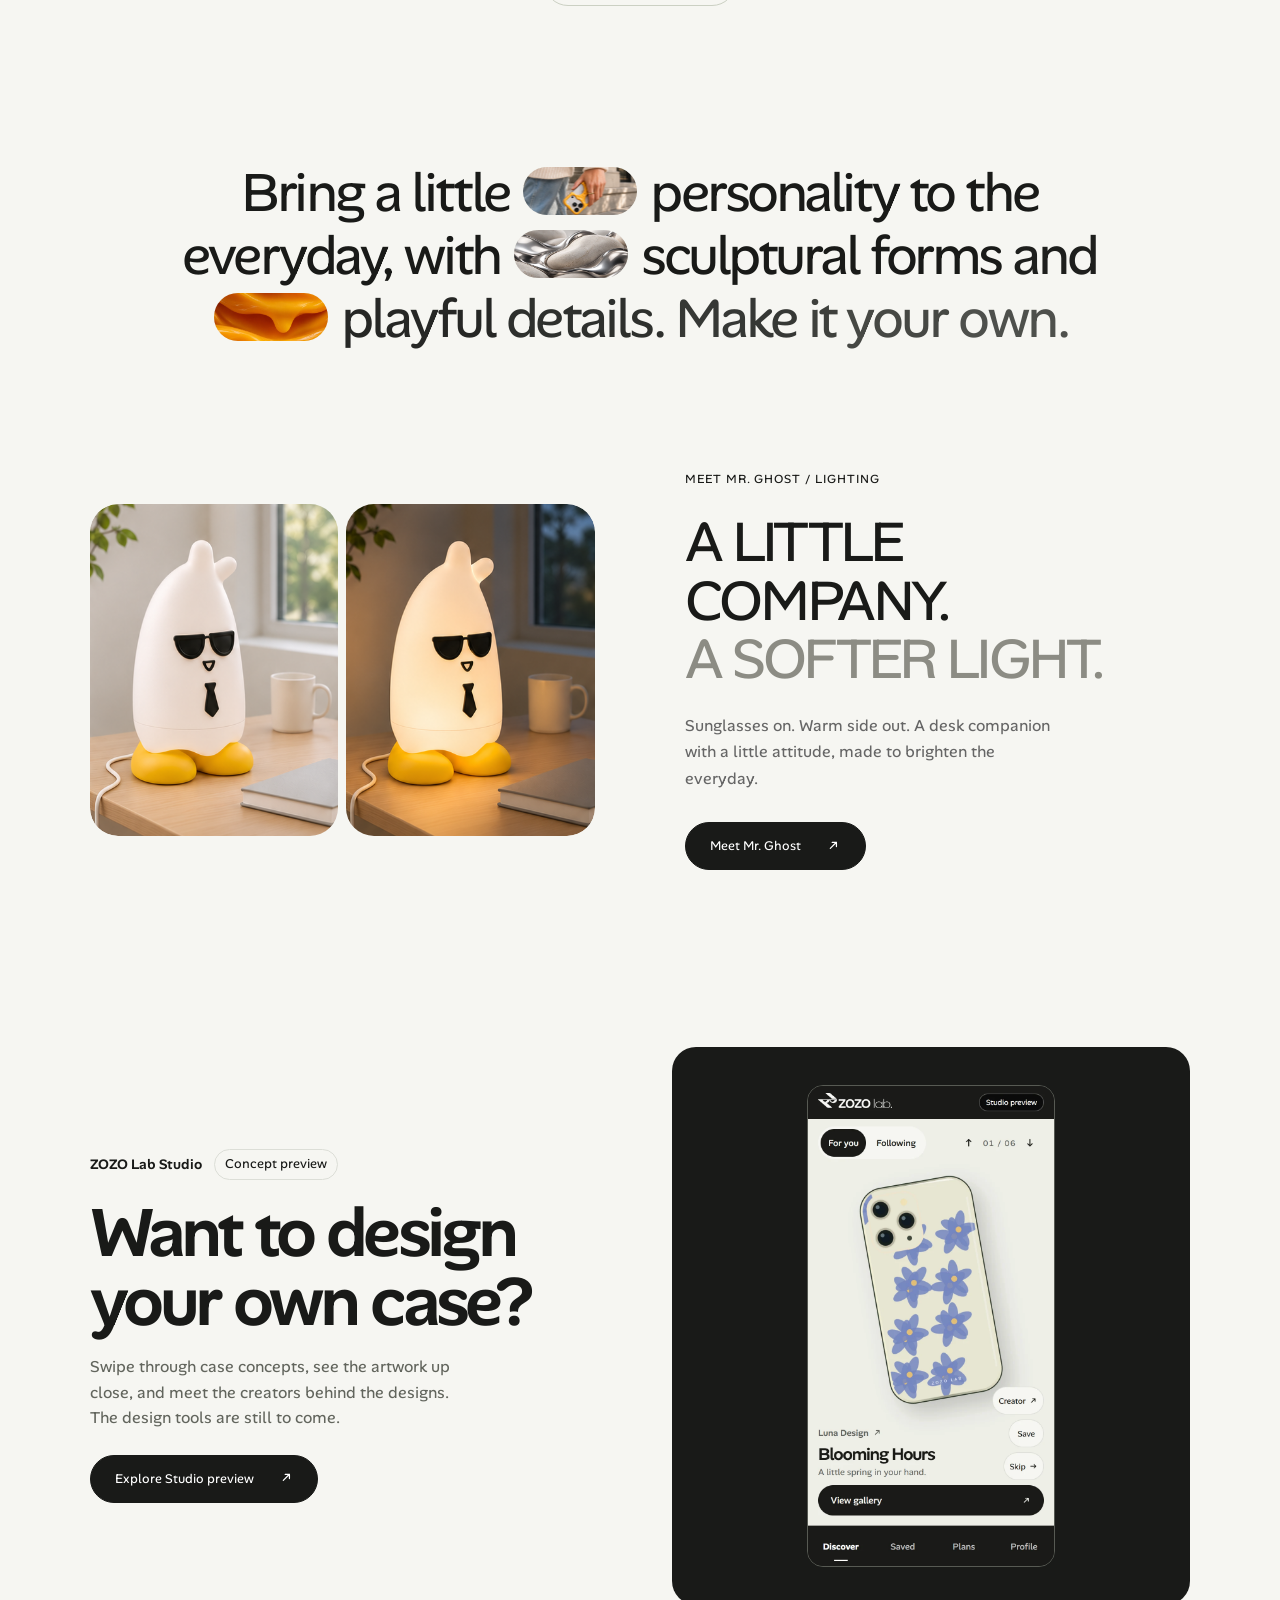
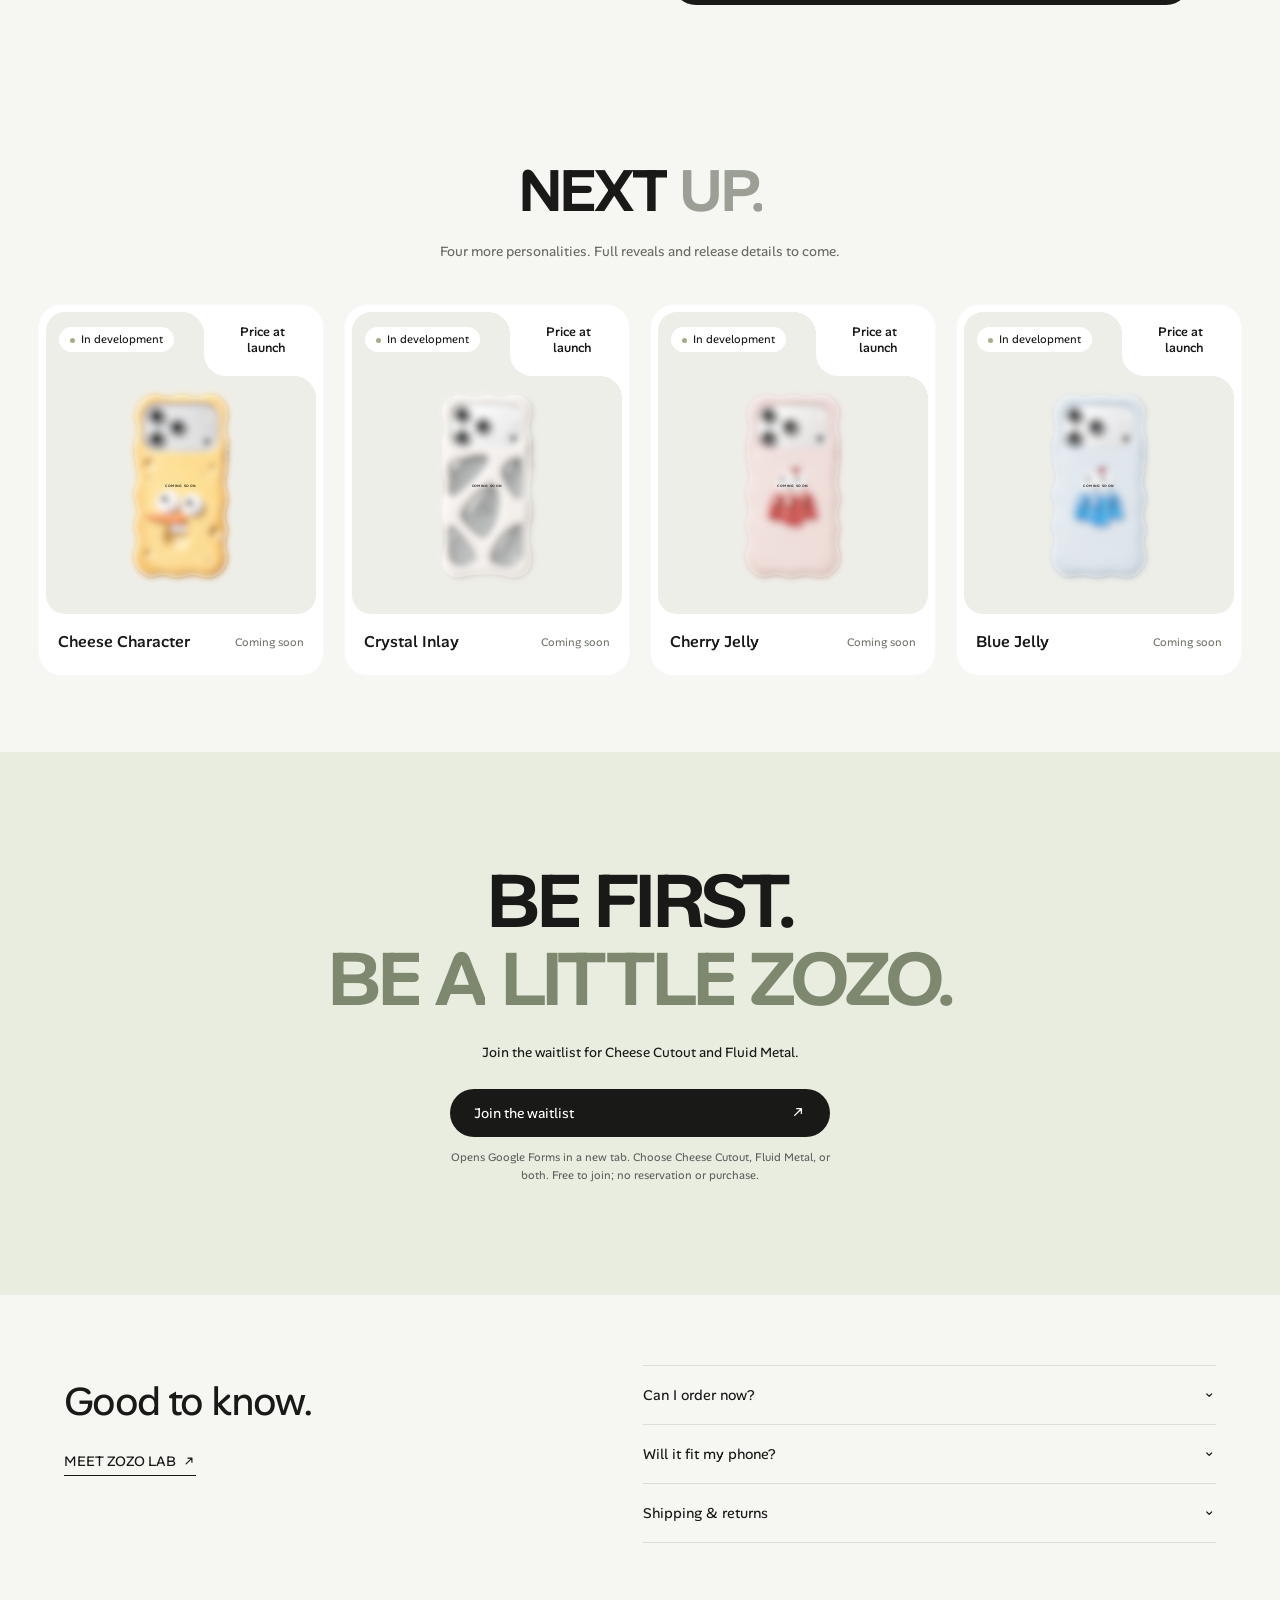
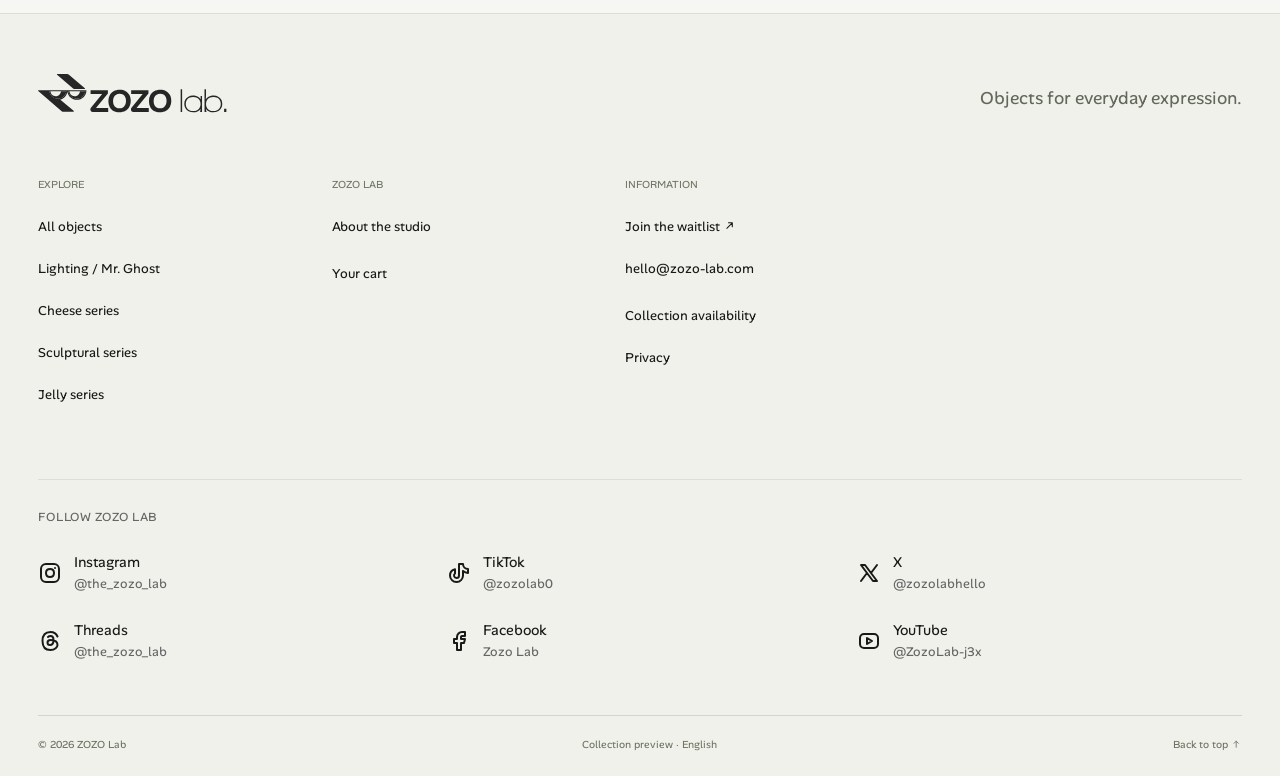
==== commit 95b2e47e: "Prepare mobile-first Store and Studio discovery preview" ====
--- a/index.html
+++ b/index.html
@@ -12,11 +12,11 @@
 gtag('js', new Date());
 gtag('config', 'G-ENY7009VCP');
 </script>
-<title>ZOZO Lab — Objects for everyday expression</title><link rel="icon" href="favicon.svg" type="image/svg+xml"><link rel="preload" href="assets/AlanSans.ttf" as="font" type="font/ttf" crossorigin><link rel="stylesheet" href="styles.css?v=16"><link rel="stylesheet" href="showcase.css?v=3"><script src="silhouettes.js?v=3" defer></script><link rel="stylesheet" href="motion.css?v=2"><link rel="stylesheet" href="cards.css?v=4"><script src="ghost.js?v=4" defer></script><script src="showcase.js?v=9" defer></script><script src="motion.js?v=2" defer></script><link rel="stylesheet" href="icons.css?v=3"><script src="icons.js?v=2" defer></script><link rel="stylesheet" href="ghost.css?v=4"><link rel="stylesheet" href="typography.css?v=1"><link rel="stylesheet" href="buttons.css?v=3"><script src="app.js?v=21" defer></script>
+<title>ZOZO Lab Store — Objects for everyday expression</title><link rel="icon" href="favicon.svg" type="image/svg+xml"><link rel="preload" href="assets/AlanSans.ttf" as="font" type="font/ttf" crossorigin><link rel="stylesheet" href="styles.css?v=16"><link rel="stylesheet" href="showcase.css?v=3"><script src="silhouettes.js?v=3" defer></script><link rel="stylesheet" href="motion.css?v=2"><link rel="stylesheet" href="cards.css?v=4"><script src="ghost.js?v=5" defer></script><script src="showcase.js?v=11" defer></script><script src="motion.js?v=2" defer></script><link rel="stylesheet" href="icons.css?v=3"><script src="icons.js?v=2" defer></script><link rel="stylesheet" href="ghost.css?v=4"><link rel="stylesheet" href="typography.css?v=1"><link rel="stylesheet" href="buttons.css?v=3"><link rel="stylesheet" href="store.css?v=3"><script src="app.js?v=23" defer></script>
 </head>
 <body>
 <a class="skip" href="#main">Skip to content</a>
-<header class="header"><div class="header-left"><button class="menu-icon" data-panel="menu" aria-label="Open menu" aria-haspopup="dialog"><svg class="ui-icon" viewBox="0 0 24 24" fill="none" aria-hidden="true" focusable="false"><use href="assets/icons/coolicons.svg#menu-double"></use></svg></button><a class="logo" href="#/" aria-label="ZOZO Lab home"><img src="assets/ZOZO-Lab_logo_black.svg" alt="ZOZO Lab" width="680" height="172"></a></div><nav class="desktop-nav" aria-label="Main"><a href="#/shop">All objects</a><a href="#/shop/lighting">Lighting</a><a href="#/shop/cheese">Cheese</a><a href="#/shop/sculptural">Sculptural</a><a href="#/about">The studio</a></nav><div class="header-right"><button data-panel="search">Search</button><button data-panel="saved">Cart <span data-saved-count>[0]</span></button></div></header>
+<header class="header"><div class="header-left"><button class="menu-icon" data-panel="menu" aria-label="Open menu" aria-haspopup="dialog"><svg class="ui-icon" viewBox="0 0 24 24" fill="none" aria-hidden="true" focusable="false"><use href="assets/icons/coolicons.svg#menu-double"></use></svg></button><a class="logo" href="#/" aria-label="ZOZO Lab home"><img src="assets/ZOZO-Lab_logo_black.svg" alt="ZOZO Lab" width="680" height="172"></a></div><nav class="desktop-nav" aria-label="Main"><a href="#/shop">All products</a><a href="#/shop/cases">Phone cases</a><a href="#/shop/lighting">Lighting</a></nav><div class="header-right"><button data-panel="search">Search</button><button data-panel="saved">Cart <span data-saved-count>[0]</span></button></div></header>
 <main id="main" tabindex="-1"></main>
 <footer><div class="footer-top"><a class="footer-logo" href="#/"><img src="assets/ZOZO-Lab_logo_black.svg" width="680" height="172" alt="ZOZO Lab home"></a><p>Objects for everyday expression.</p></div><div class="footer-links"><nav aria-label="Explore"><p>Explore</p><a href="#/shop">All objects</a><a href="#/shop/lighting">Lighting / Mr. Ghost</a><a href="#/shop/cheese">Cheese series</a><a href="#/shop/sculptural">Sculptural series</a><a href="#/shop/jelly">Jelly series</a></nav><nav aria-label="Studio"><p>ZOZO Lab</p><a href="#/about">About the studio</a><button data-panel="saved">Your cart</button></nav><nav aria-label="Information"><p>Information</p><a href="https://docs.google.com/forms/d/e/1FAIpQLSeRh6bpXab-RNYgGdSET0bVQ9oXXQEcdVgrEw2RetalGrGChg/viewform" target="_blank" rel="noopener noreferrer">Join the waitlist ↗</a><a href="mailto:hello@zozo-lab.com">hello@zozo-lab.com</a><button data-panel="availability">Collection availability</button><button data-panel="privacy">Privacy</button></nav></div><nav class="footer-socials" aria-label="Official social accounts"><p class="social-heading">FOLLOW ZOZO LAB</p><div class="social-links"><a href="https://www.instagram.com/the_zozo_lab/" target="_blank" rel="noopener noreferrer" aria-label="ZOZO Lab on Instagram (opens in a new tab)"><svg class="ui-icon social-icon" viewBox="0 0 24 24" fill="none" aria-hidden="true" focusable="false"><use href="assets/icons/coolicons.svg?v=2#social-instagram"></use></svg><span><span class="social-platform">Instagram</span><span class="social-account">@the_zozo_lab</span></span></a><a href="https://www.tiktok.com/@zozolab0" target="_blank" rel="noopener noreferrer" aria-label="ZOZO Lab on TikTok (opens in a new tab)"><svg class="ui-icon social-icon" viewBox="0 0 24 24" fill="none" aria-hidden="true" focusable="false"><use href="assets/icons/coolicons.svg?v=2#social-tiktok"></use></svg><span><span class="social-platform">TikTok</span><span class="social-account">@zozolab0</span></span></a><a href="https://x.com/zozolabhello" target="_blank" rel="noopener noreferrer" aria-label="ZOZO Lab on X (opens in a new tab)"><svg class="ui-icon social-icon" viewBox="0 0 24 24" fill="none" aria-hidden="true" focusable="false"><use href="assets/icons/coolicons.svg?v=2#social-x"></use></svg><span><span class="social-platform">X</span><span class="social-account">@zozolabhello</span></span></a><a href="https://www.threads.com/@the_zozo_lab" target="_blank" rel="noopener noreferrer" aria-label="ZOZO Lab on Threads (opens in a new tab)"><svg class="ui-icon social-icon" viewBox="0 0 24 24" fill="none" aria-hidden="true" focusable="false"><use href="assets/icons/coolicons.svg?v=2#social-threads"></use></svg><span><span class="social-platform">Threads</span><span class="social-account">@the_zozo_lab</span></span></a><a href="https://www.facebook.com/profile.php?id=61591870499384" target="_blank" rel="noopener noreferrer" aria-label="ZOZO Lab on Facebook (opens in a new tab)"><svg class="ui-icon social-icon" viewBox="0 0 24 24" fill="none" aria-hidden="true" focusable="false"><use href="assets/icons/coolicons.svg?v=2#social-facebook"></use></svg><span><span class="social-platform">Facebook</span><span class="social-account">Zozo Lab</span></span></a><a href="https://www.youtube.com/@ZozoLab-j3x" target="_blank" rel="noopener noreferrer" aria-label="ZOZO Lab on YouTube (opens in a new tab)"><svg class="ui-icon social-icon" viewBox="0 0 24 24" fill="none" aria-hidden="true" focusable="false"><use href="assets/icons/coolicons.svg?v=2#social-youtube"></use></svg><span><span class="social-platform">YouTube</span><span class="social-account">@ZozoLab-j3x</span></span></a></div></nav><div class="footer-bottom"><span>© <span id="year"></span> ZOZO Lab</span><span>Collection preview · English</span><a href="#main">Back to top ↑</a></div></footer>
 <dialog id="drawer" aria-labelledby="drawer-title"><div class="drawer-head"><h2 id="drawer-title"></h2><button id="close-drawer" aria-label="Close panel">Close ×</button></div><div id="drawer-content"></div></dialog><p class="toast" role="status" aria-live="polite"></p><noscript><p class="no-script">Please enable JavaScript to browse the ZOZO Lab collection.</p></noscript>
--- a/store.css
+++ b/store.css
@@ -0,0 +1,94 @@
+/* Launch preview uses the existing storefront components in purchase order. */
+.header .desktop-nav a:nth-child(3) { display: inline; }
+.showcase-bottom { grid-template-columns: 1fr minmax(180px, 300px); gap: 16px 28px; }
+.showcase-description { grid-row: auto; }
+.showcase-description h1 { font-size: clamp(1.25rem, 2.3vw, 2rem); }
+.showcase-actions { grid-column: 2; grid-template-columns: 1fr; }
+.launch-products .featured-grid { grid-template-columns: repeat(3, minmax(0, 1fr)); }
+.launch-products > .pill-link { display: flex; width: fit-content; margin: 24px auto 0; }
+.ghost-feature-scenes { display: grid; grid-template-columns: repeat(2, minmax(0, 1fr)); gap: 8px; background: none; }
+.ghost-feature-scenes img { display: block; width: 100%; aspect-ratio: 3 / 4; object-fit: cover; border-radius: inherit; }
+
+.store-detail {
+  grid-template-areas: 'media info' 'thumbs info' 'notes notes';
+  column-gap: 5vw;
+  row-gap: 12px;
+}
+.store-detail .detail-media { grid-area: media; min-width: 0; }
+.store-detail .detail-info { grid-area: info; }
+.store-detail .detail-thumbnails { grid-area: thumbs; margin: 0; }
+.store-detail .detail-notes { grid-area: notes; width: 100%; max-width: 650px; padding-top: 18px; }
+.detail-notes summary { min-height: 44px; }
+.detail-notes .outline-button { margin-top: 20px; }
+.store-detail .detail-info .field-label { margin-bottom: 6px; }
+.store-detail .detail-info .device-note { margin-top: 0; }
+.store-detail .ghost-lead { margin-top: 16px; }
+
+@media (max-width: 760px) {
+  .showcase .product-stage { height: clamp(260px, 48svh, 410px); }
+  .showcase-bottom { grid-template-columns: 1fr; gap: 12px; }
+  .showcase-actions { grid-column: 1; grid-template-columns: 1fr; }
+  .launch-products .featured-grid { display: flex; }
+  .store-detail { display: grid; grid-template-columns: minmax(0, 1fr); grid-template-areas: 'media' 'info' 'thumbs' 'notes'; row-gap: 20px; }
+  .store-detail .gallery-stage { height: clamp(260px, 48svh, 430px); }
+  .store-detail .ghost-product-image { width: min(100%, 420px); margin: 0 auto; }
+  .store-detail .ghost-product-image > img { aspect-ratio: 4 / 5; }
+  .store-detail .detail-info { padding: 0 6px; }
+  .store-detail .detail-notes { padding: 0 6px; }
+}
+
+.studio-teaser {
+  display: grid;
+  grid-template-columns: minmax(0, 1fr) minmax(0, 1fr);
+  align-items: center;
+  gap: clamp(26px, 5vw, 80px);
+  max-width: 1440px;
+  margin: 0 auto;
+  padding: clamp(44px, 6vw, 88px) 7%;
+}
+.studio-teaser-copy h2 {
+  margin: 18px 0;
+  font-size: clamp(2.5rem, 5.4vw, 5.25rem);
+  font-weight: 600;
+  line-height: 1;
+  letter-spacing: -.055em;
+}
+.studio-teaser-copy > p:not(.studio-teaser-label) {
+  max-width: 36ch;
+  color: #62655d;
+  line-height: 1.6;
+}
+.studio-teaser-label {
+  display: flex;
+  align-items: center;
+  flex-wrap: wrap;
+  gap: 8px 12px;
+  font-size: .875rem;
+  font-weight: 600;
+}
+.studio-teaser-label span {
+  border: 1px solid var(--line);
+  border-radius: 999px;
+  padding: 4px 10px;
+  font-size: .8125rem;
+  font-weight: 400;
+}
+.studio-teaser-copy .pill-link { margin-top: 24px; white-space: normal; }
+.studio-teaser-media {
+  display: grid;
+  place-items: center;
+  padding: clamp(18px, 3vw, 40px);
+  border-radius: 24px;
+  background: var(--ink);
+}
+.studio-teaser-media img {
+  display: block;
+  width: min(100%, 248px);
+  height: auto;
+  border: 1px solid #575a53;
+  border-radius: 16px;
+}
+@media (max-width: 760px) {
+  .studio-teaser { grid-template-columns: minmax(0, 1fr); padding-inline: 20px; }
+  .studio-teaser-break { display: none; }
+}
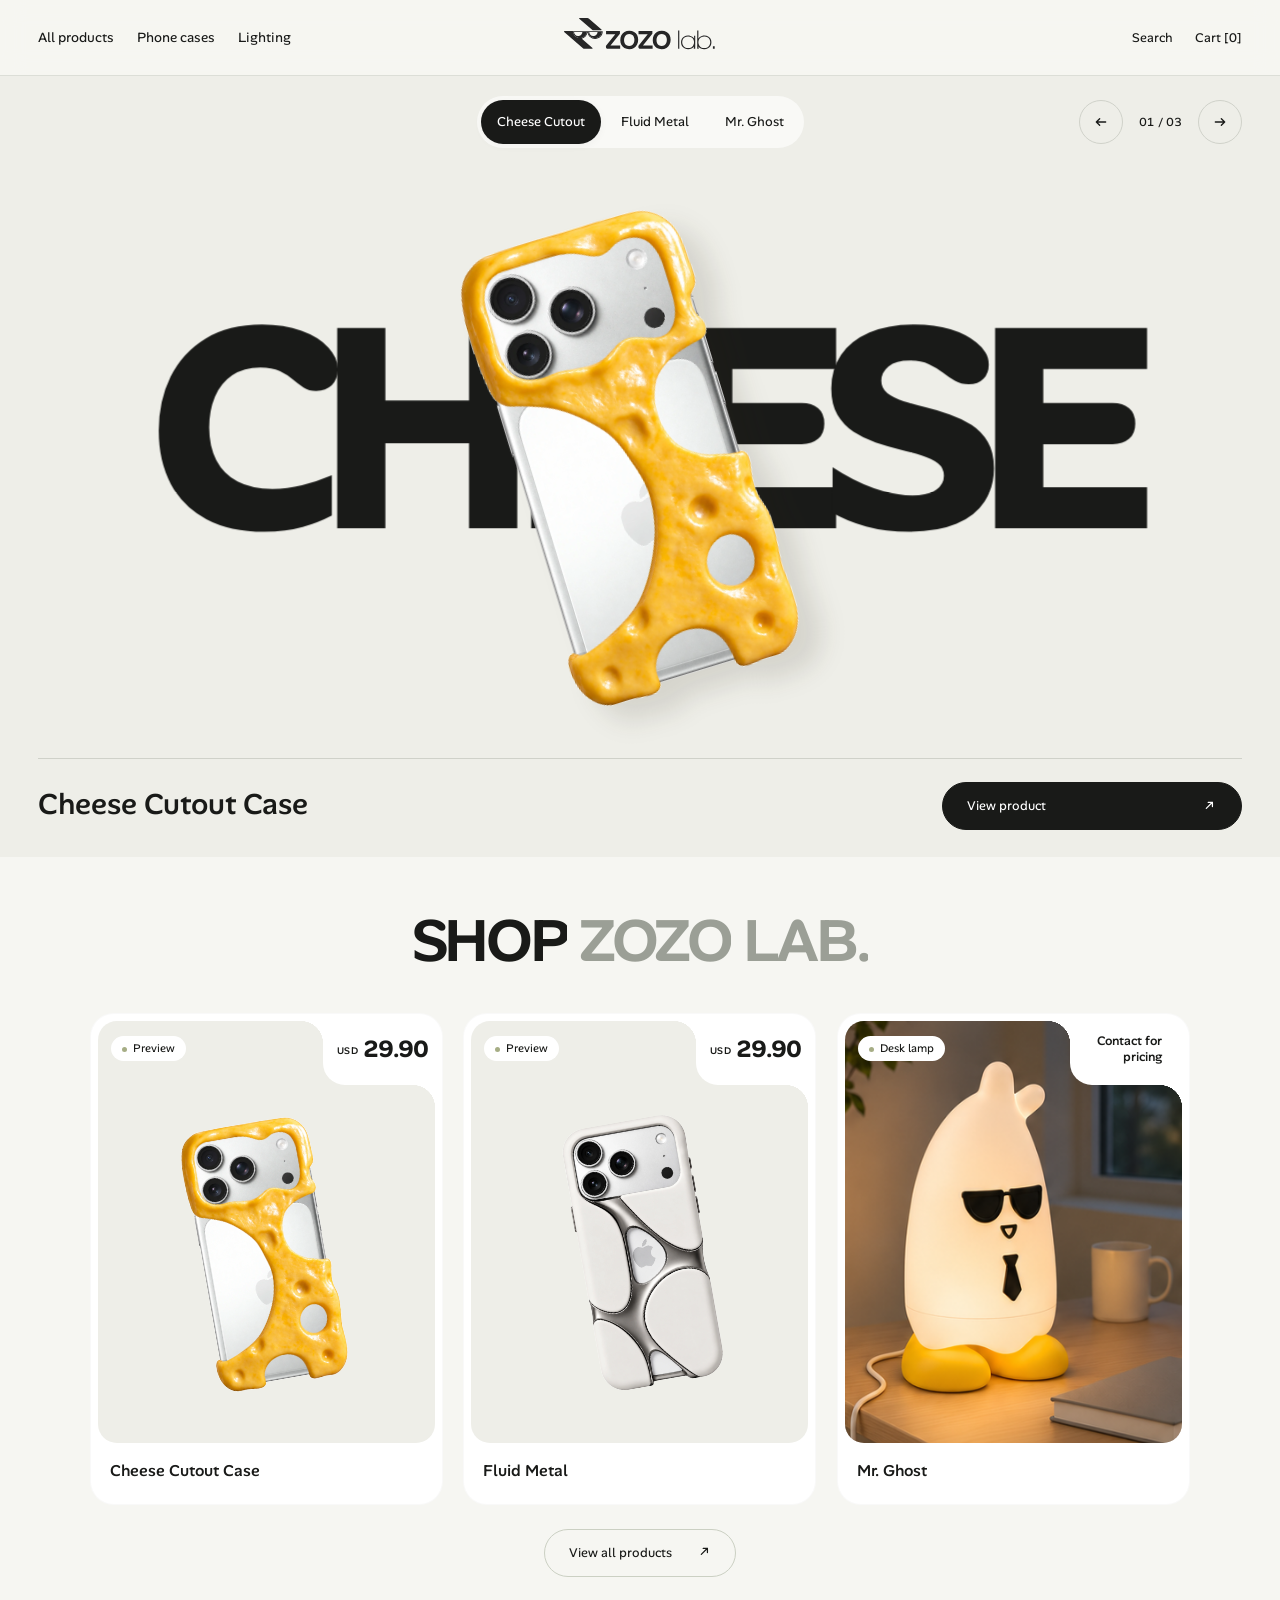
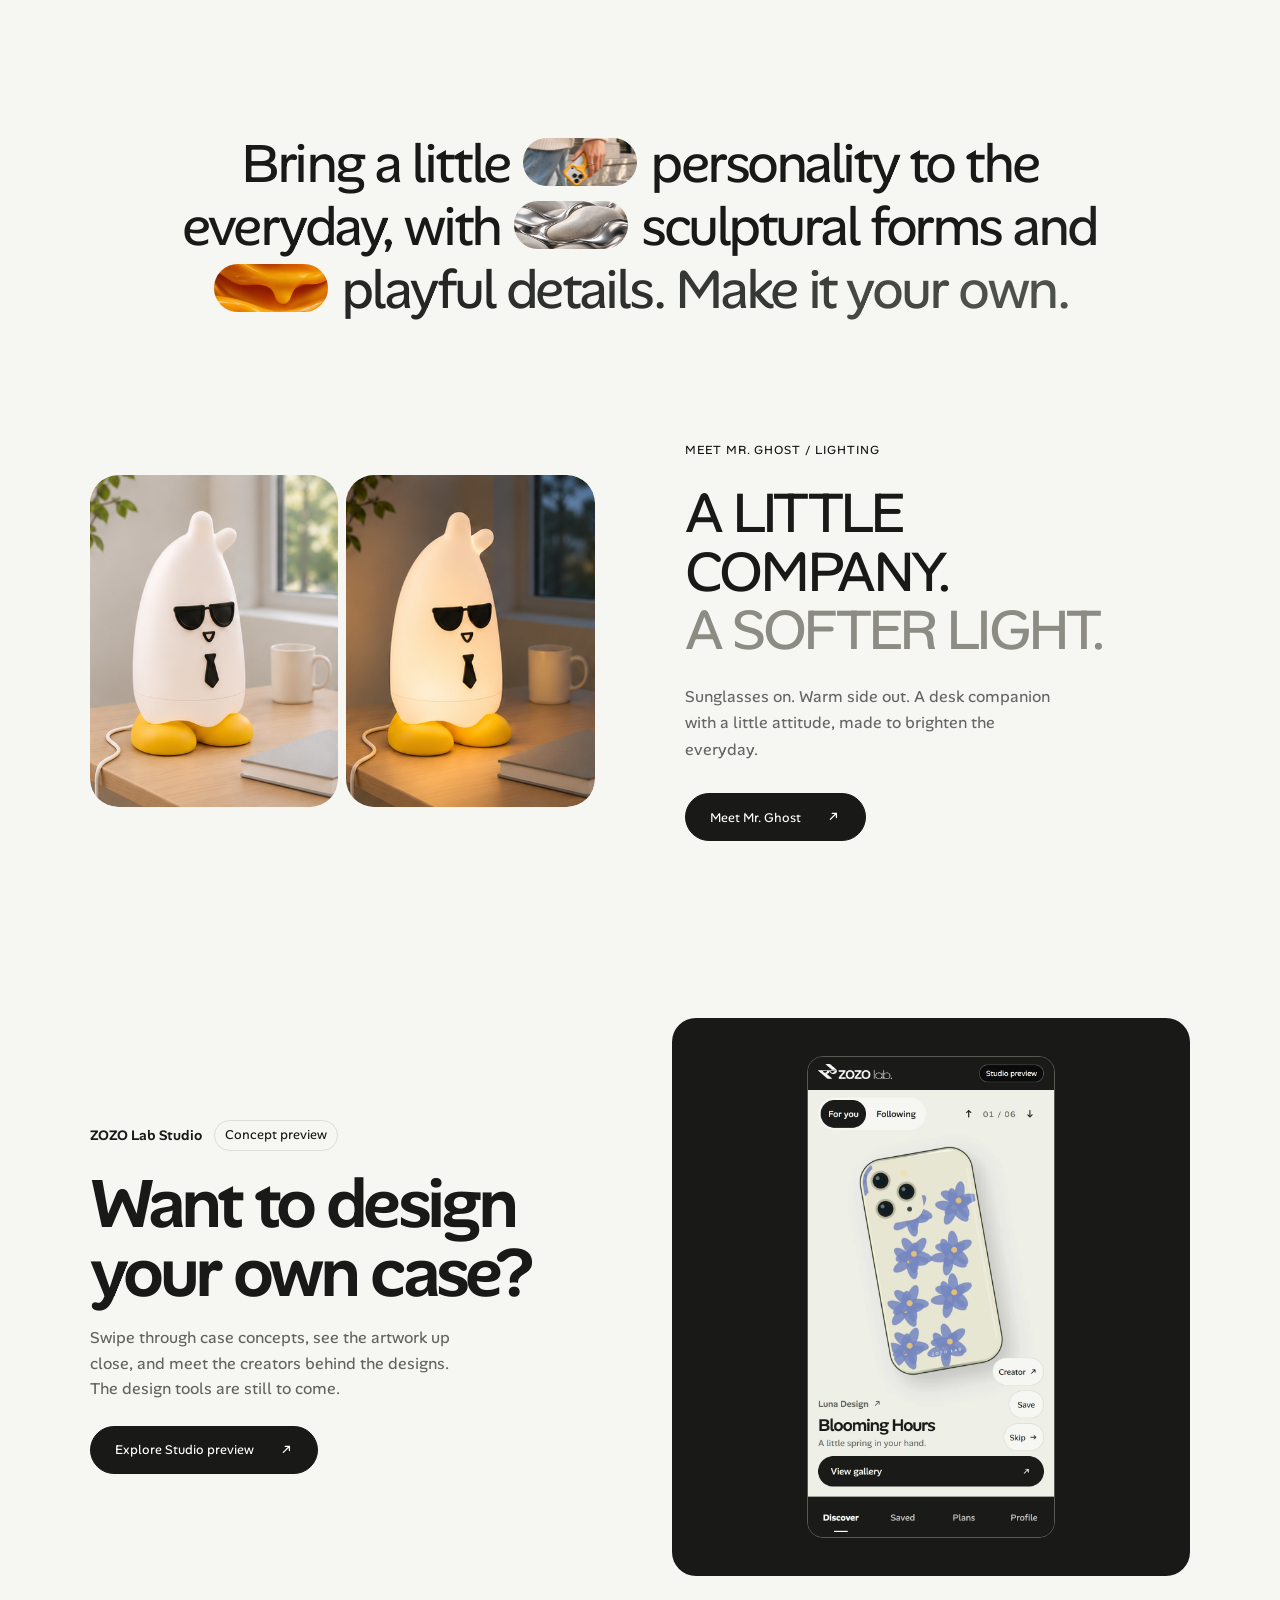
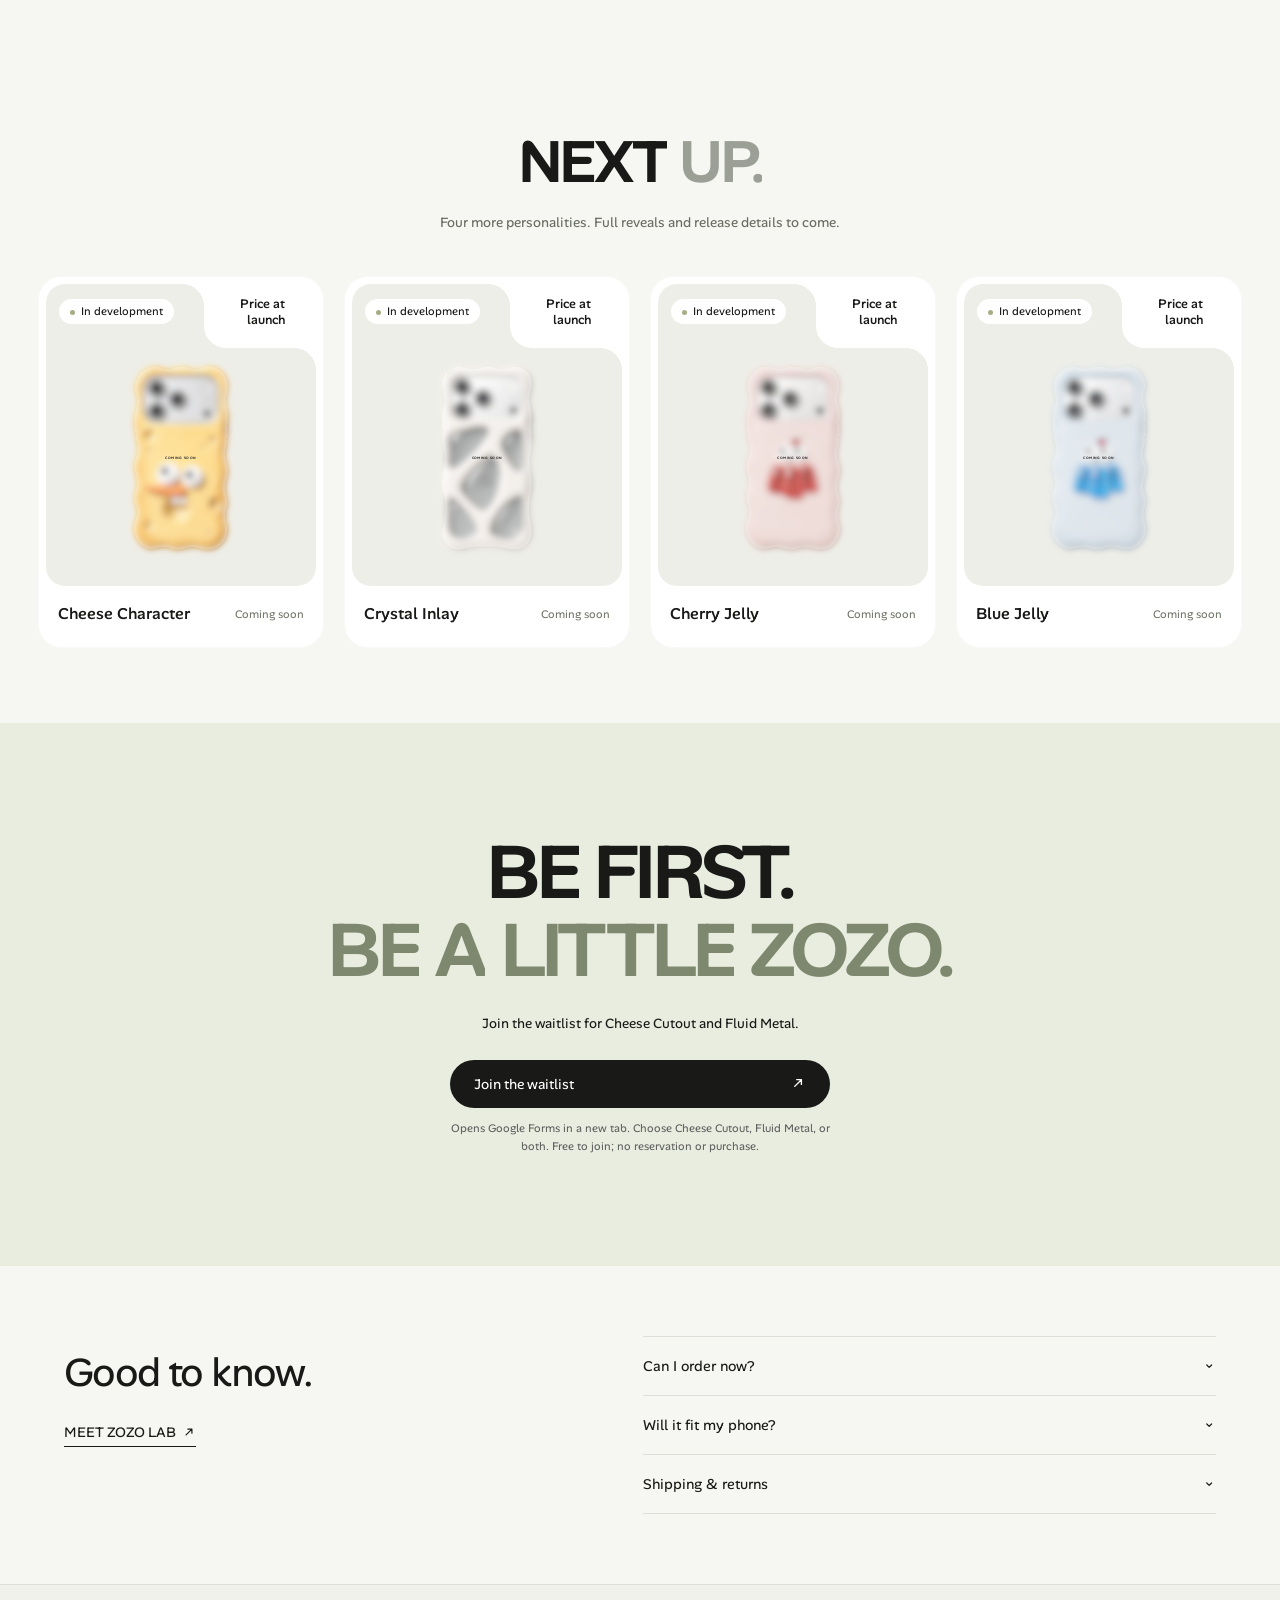
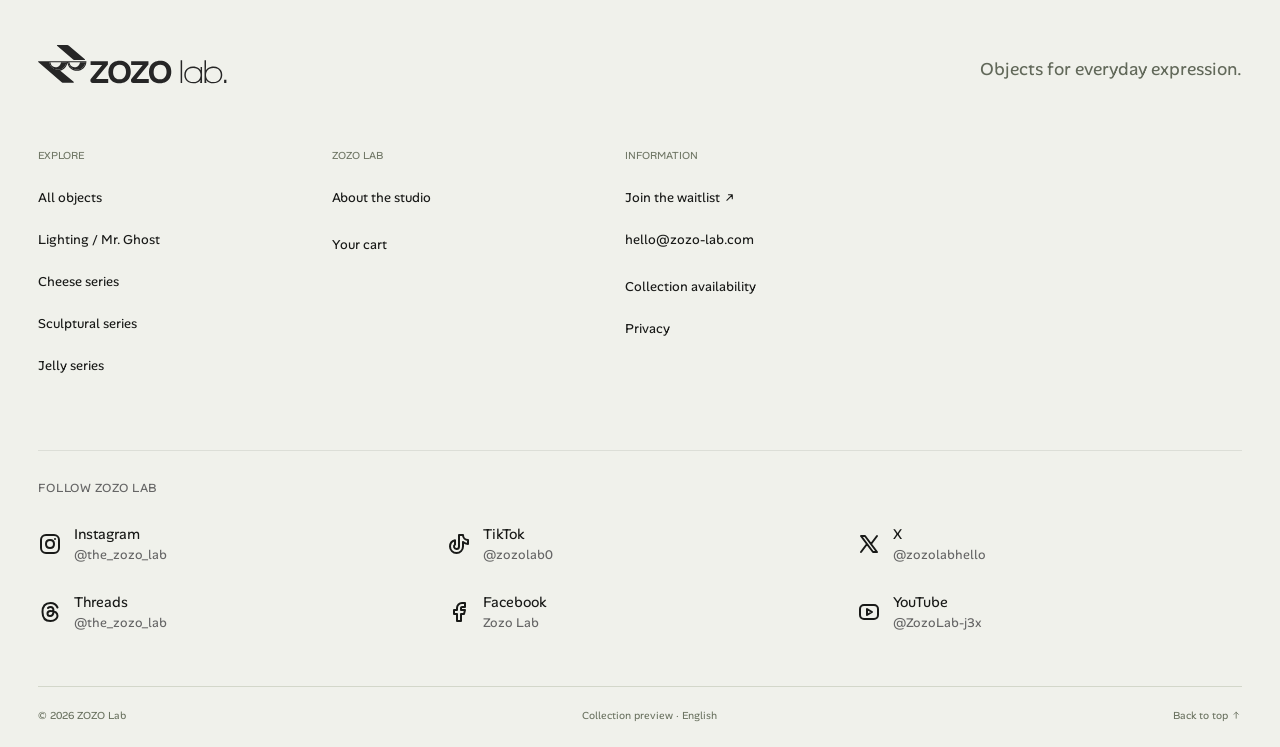
==== commit e3cecfa5: "Align Store product cards and reframe Mr. Ghost" ====
--- a/index.html
+++ b/index.html
@@ -12,7 +12,7 @@
 gtag('js', new Date());
 gtag('config', 'G-ENY7009VCP');
 </script>
-<title>ZOZO Lab Store — Objects for everyday expression</title><link rel="icon" href="favicon.svg" type="image/svg+xml"><link rel="preload" href="assets/AlanSans.ttf" as="font" type="font/ttf" crossorigin><link rel="stylesheet" href="styles.css?v=16"><link rel="stylesheet" href="showcase.css?v=3"><script src="silhouettes.js?v=3" defer></script><link rel="stylesheet" href="motion.css?v=2"><link rel="stylesheet" href="cards.css?v=4"><script src="ghost.js?v=5" defer></script><script src="showcase.js?v=11" defer></script><script src="motion.js?v=2" defer></script><link rel="stylesheet" href="icons.css?v=3"><script src="icons.js?v=2" defer></script><link rel="stylesheet" href="ghost.css?v=4"><link rel="stylesheet" href="typography.css?v=1"><link rel="stylesheet" href="buttons.css?v=3"><link rel="stylesheet" href="store.css?v=3"><script src="app.js?v=23" defer></script>
+<title>ZOZO Lab Store — Objects for everyday expression</title><link rel="icon" href="favicon.svg" type="image/svg+xml"><link rel="preload" href="assets/AlanSans.ttf" as="font" type="font/ttf" crossorigin><link rel="stylesheet" href="styles.css?v=16"><link rel="stylesheet" href="showcase.css?v=3"><script src="silhouettes.js?v=3" defer></script><link rel="stylesheet" href="motion.css?v=2"><link rel="stylesheet" href="cards.css?v=4"><script src="ghost.js?v=6" defer></script><script src="showcase.js?v=11" defer></script><script src="motion.js?v=2" defer></script><link rel="stylesheet" href="icons.css?v=3"><script src="icons.js?v=2" defer></script><link rel="stylesheet" href="ghost.css?v=4"><link rel="stylesheet" href="typography.css?v=1"><link rel="stylesheet" href="buttons.css?v=3"><link rel="stylesheet" href="store.css?v=4"><script src="app.js?v=23" defer></script>
 </head>
 <body>
 <a class="skip" href="#main">Skip to content</a>
--- a/store.css
+++ b/store.css
@@ -5,6 +5,8 @@
 .showcase-description h1 { font-size: clamp(1.25rem, 2.3vw, 2rem); }
 .showcase-actions { grid-column: 2; grid-template-columns: 1fr; }
 .launch-products .featured-grid { grid-template-columns: repeat(3, minmax(0, 1fr)); }
+:is(.launch-products, .listing) .product-card .visual { aspect-ratio: 4 / 5; }
+:is(.launch-products, .listing) .ghost-card .visual > img.art-ghost { object-position: center 35%; }
 .launch-products > .pill-link { display: flex; width: fit-content; margin: 24px auto 0; }
 .ghost-feature-scenes { display: grid; grid-template-columns: repeat(2, minmax(0, 1fr)); gap: 8px; background: none; }
 .ghost-feature-scenes img { display: block; width: 100%; aspect-ratio: 3 / 4; object-fit: cover; border-radius: inherit; }
